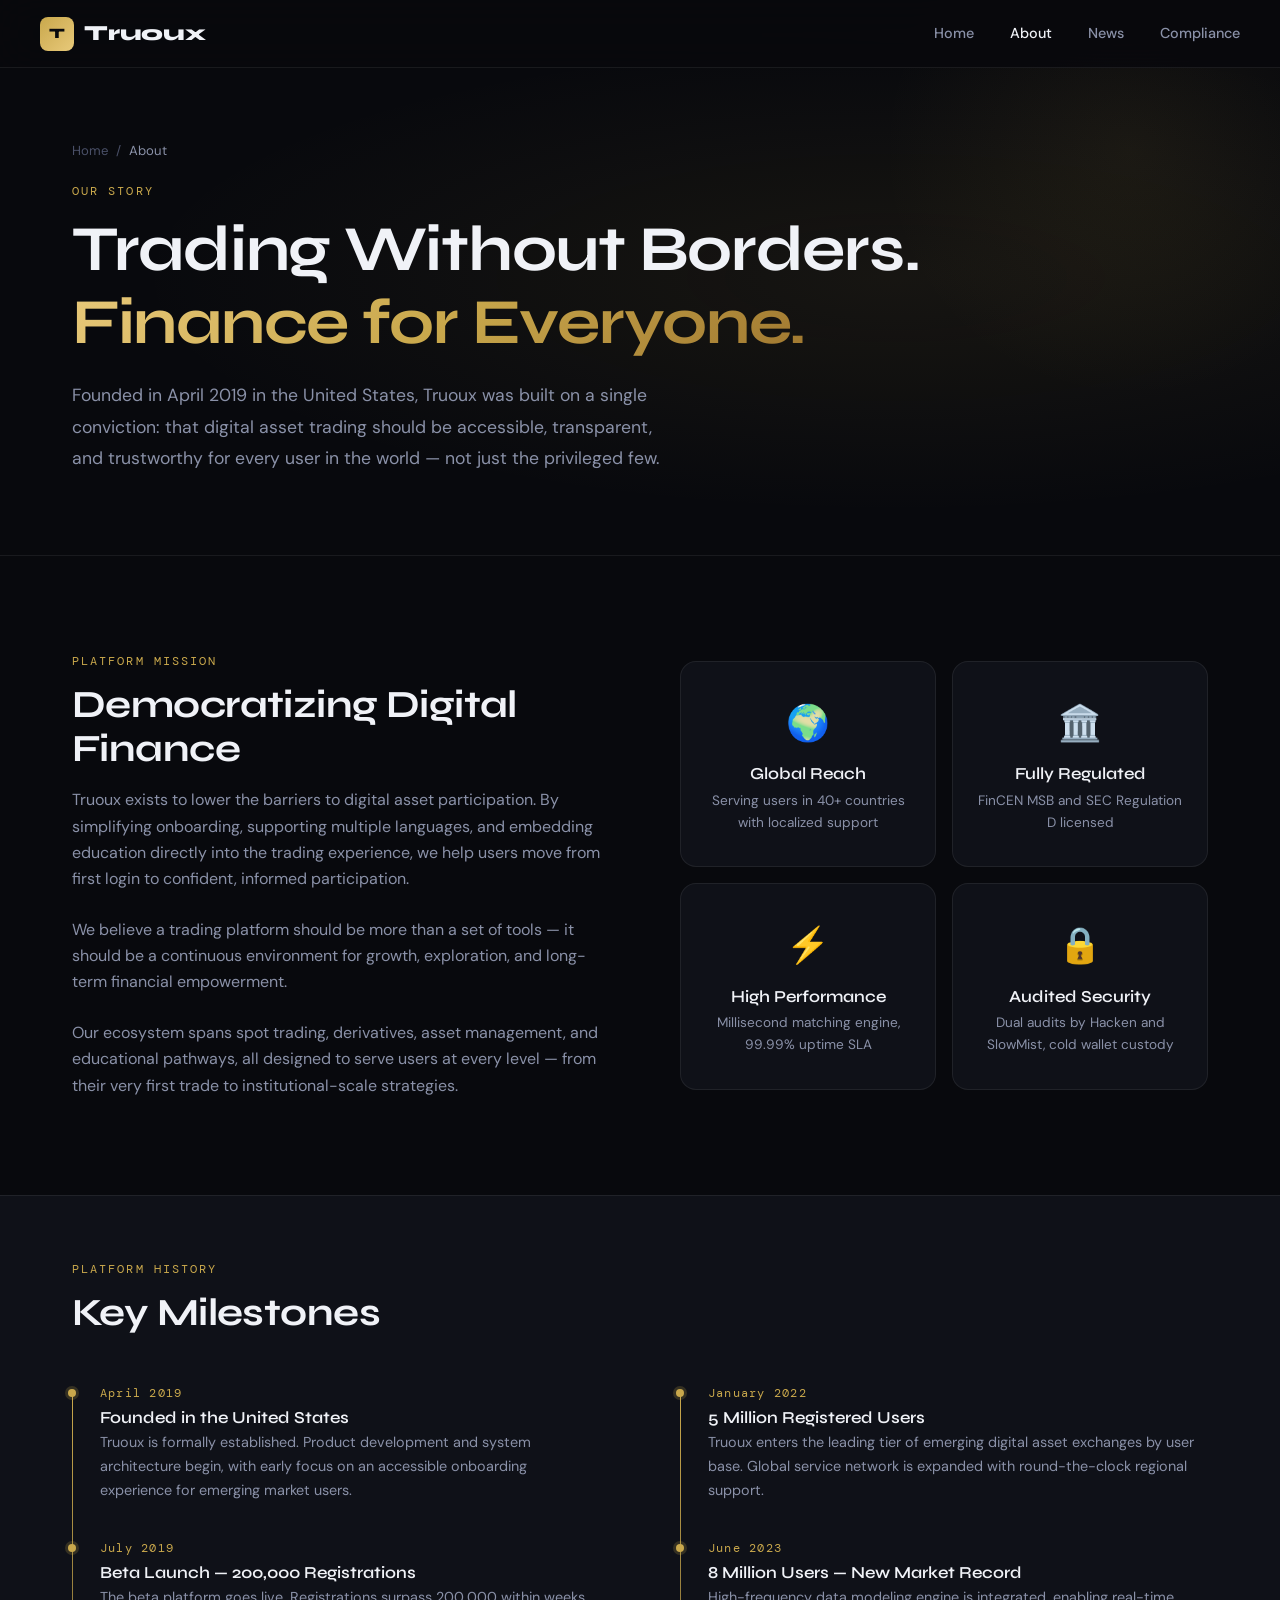
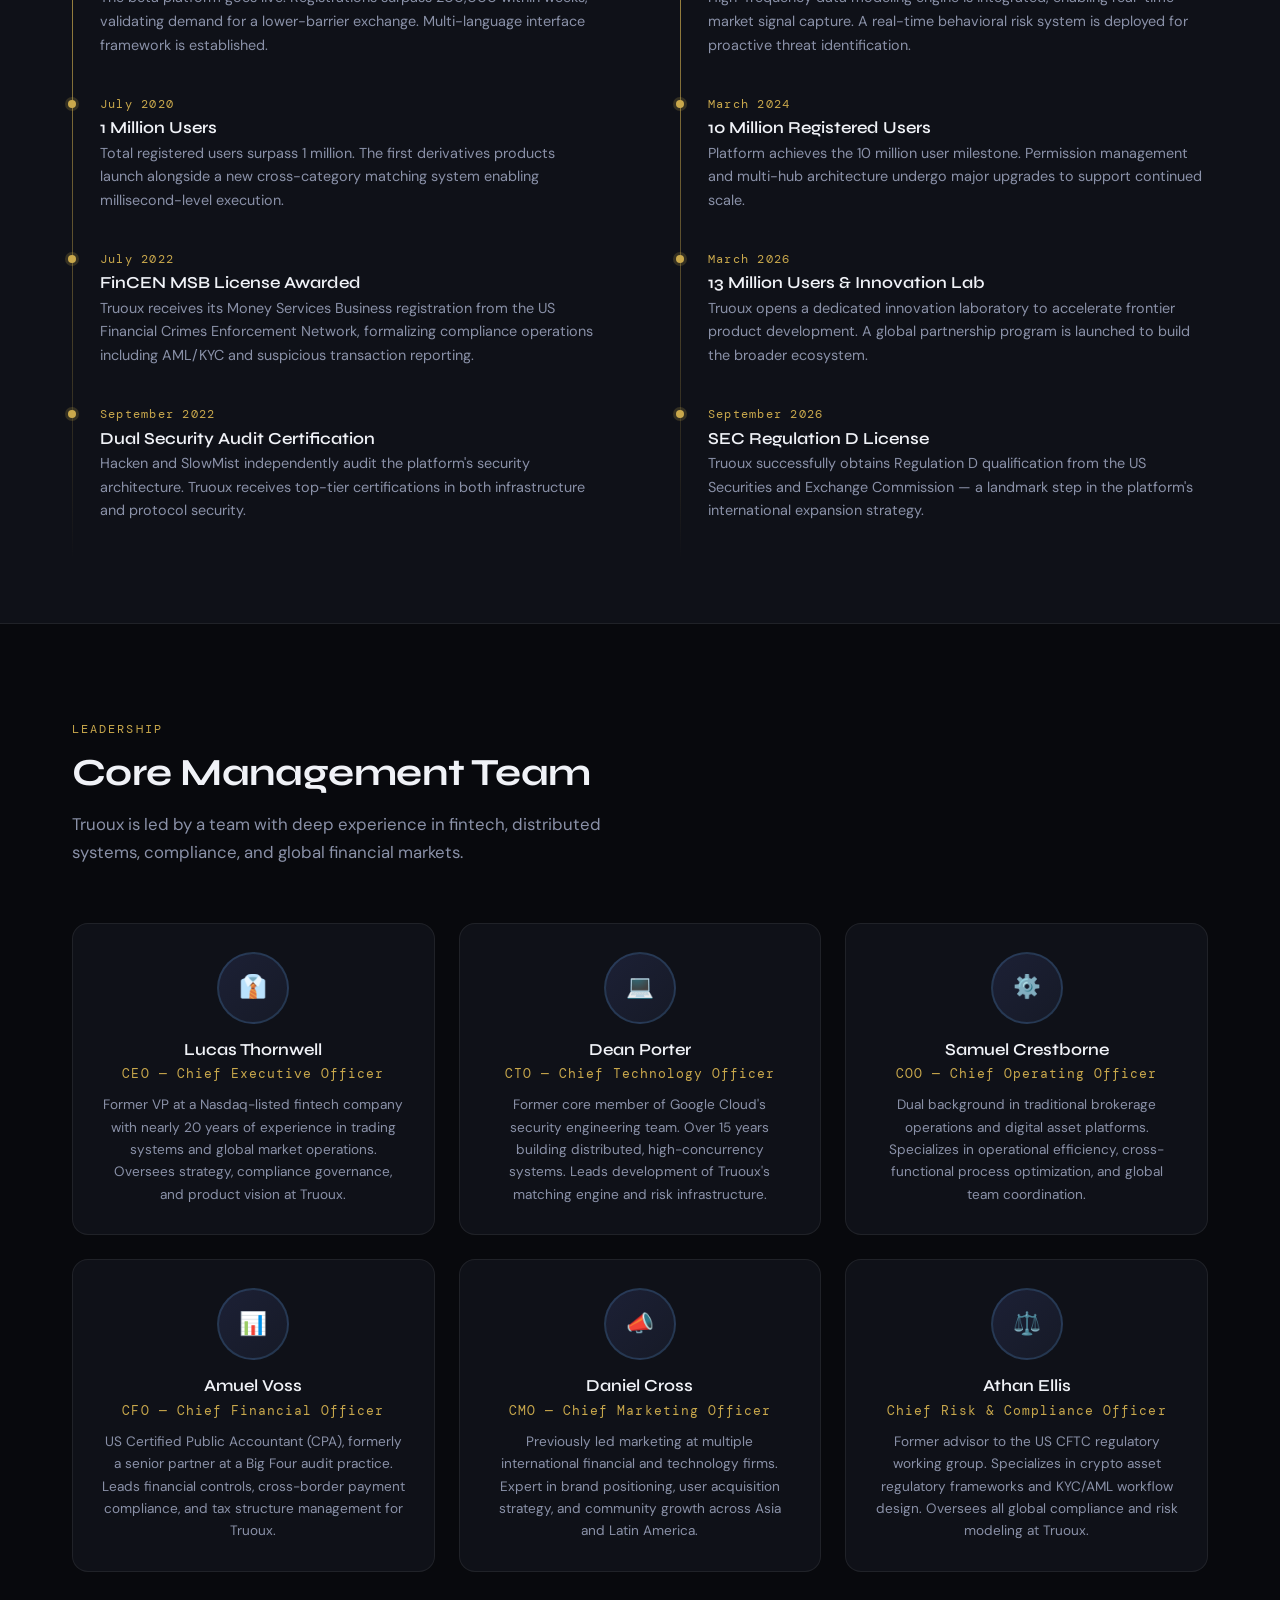
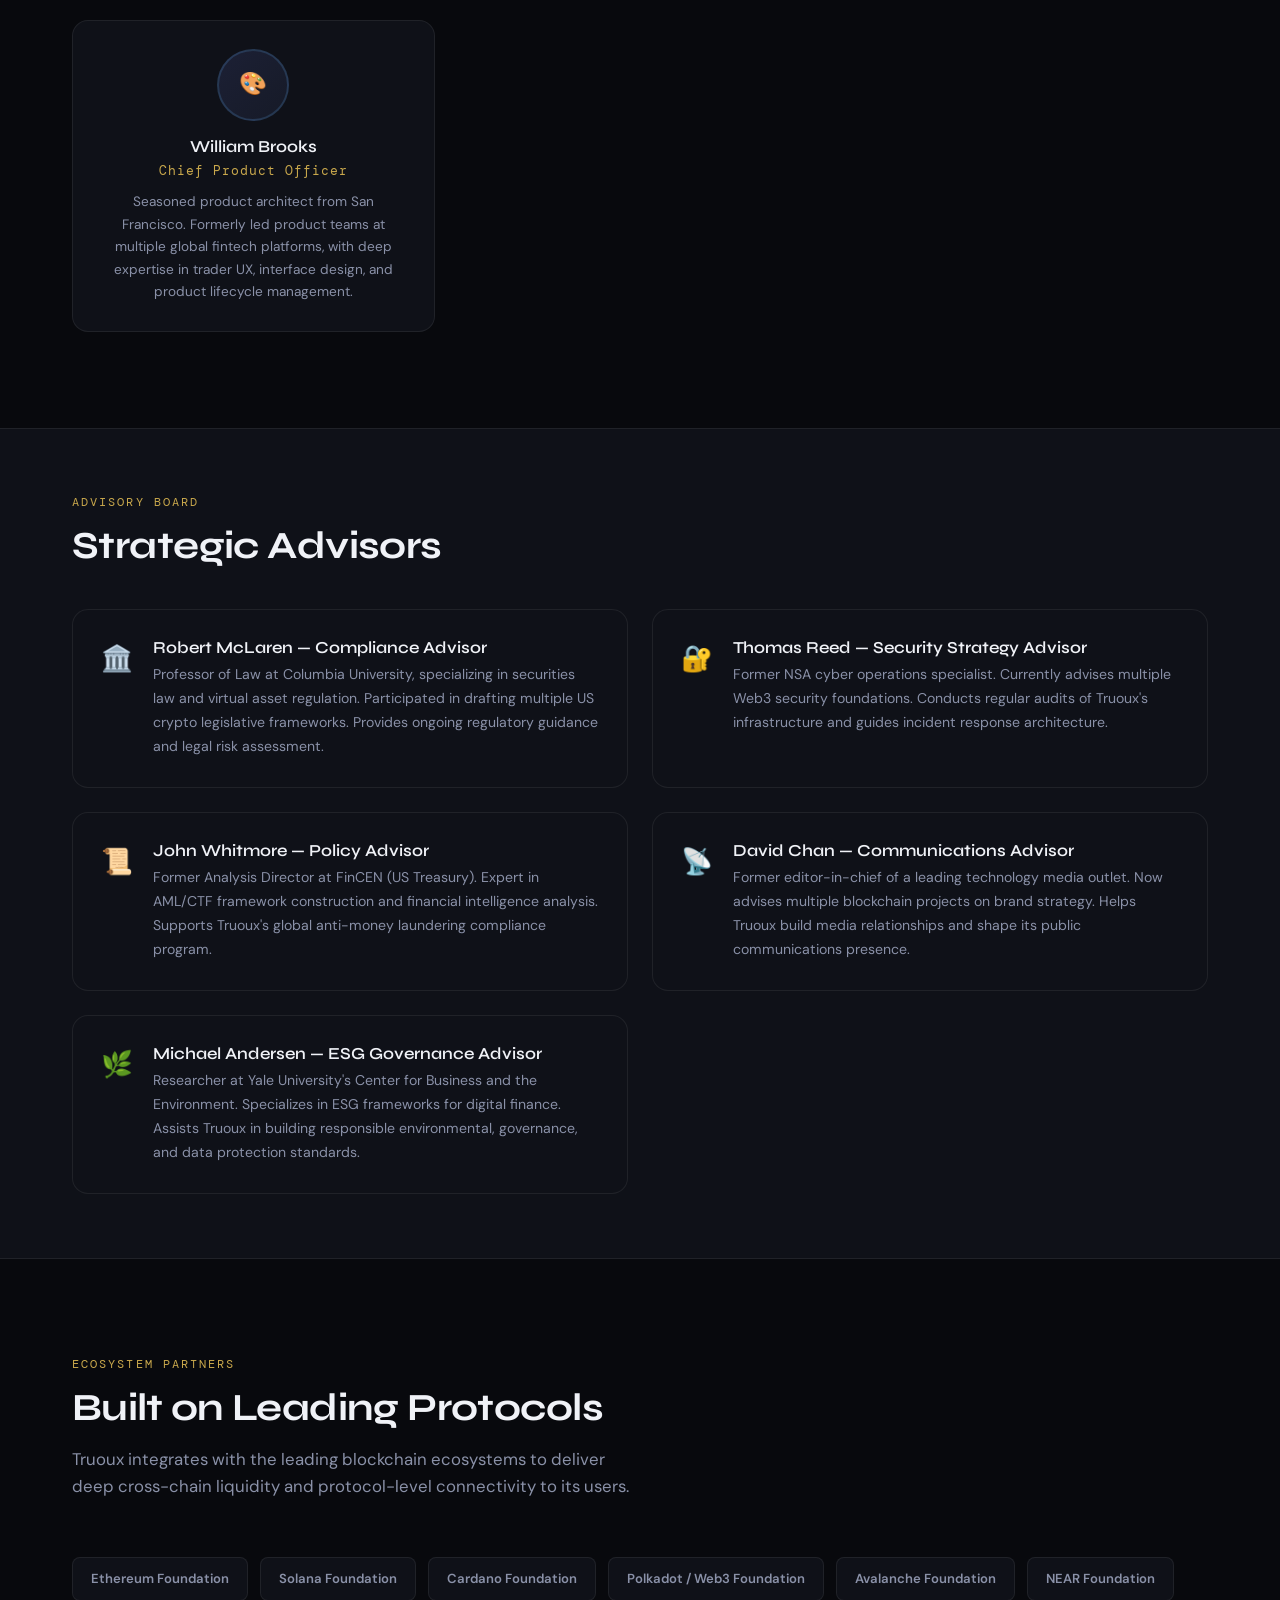
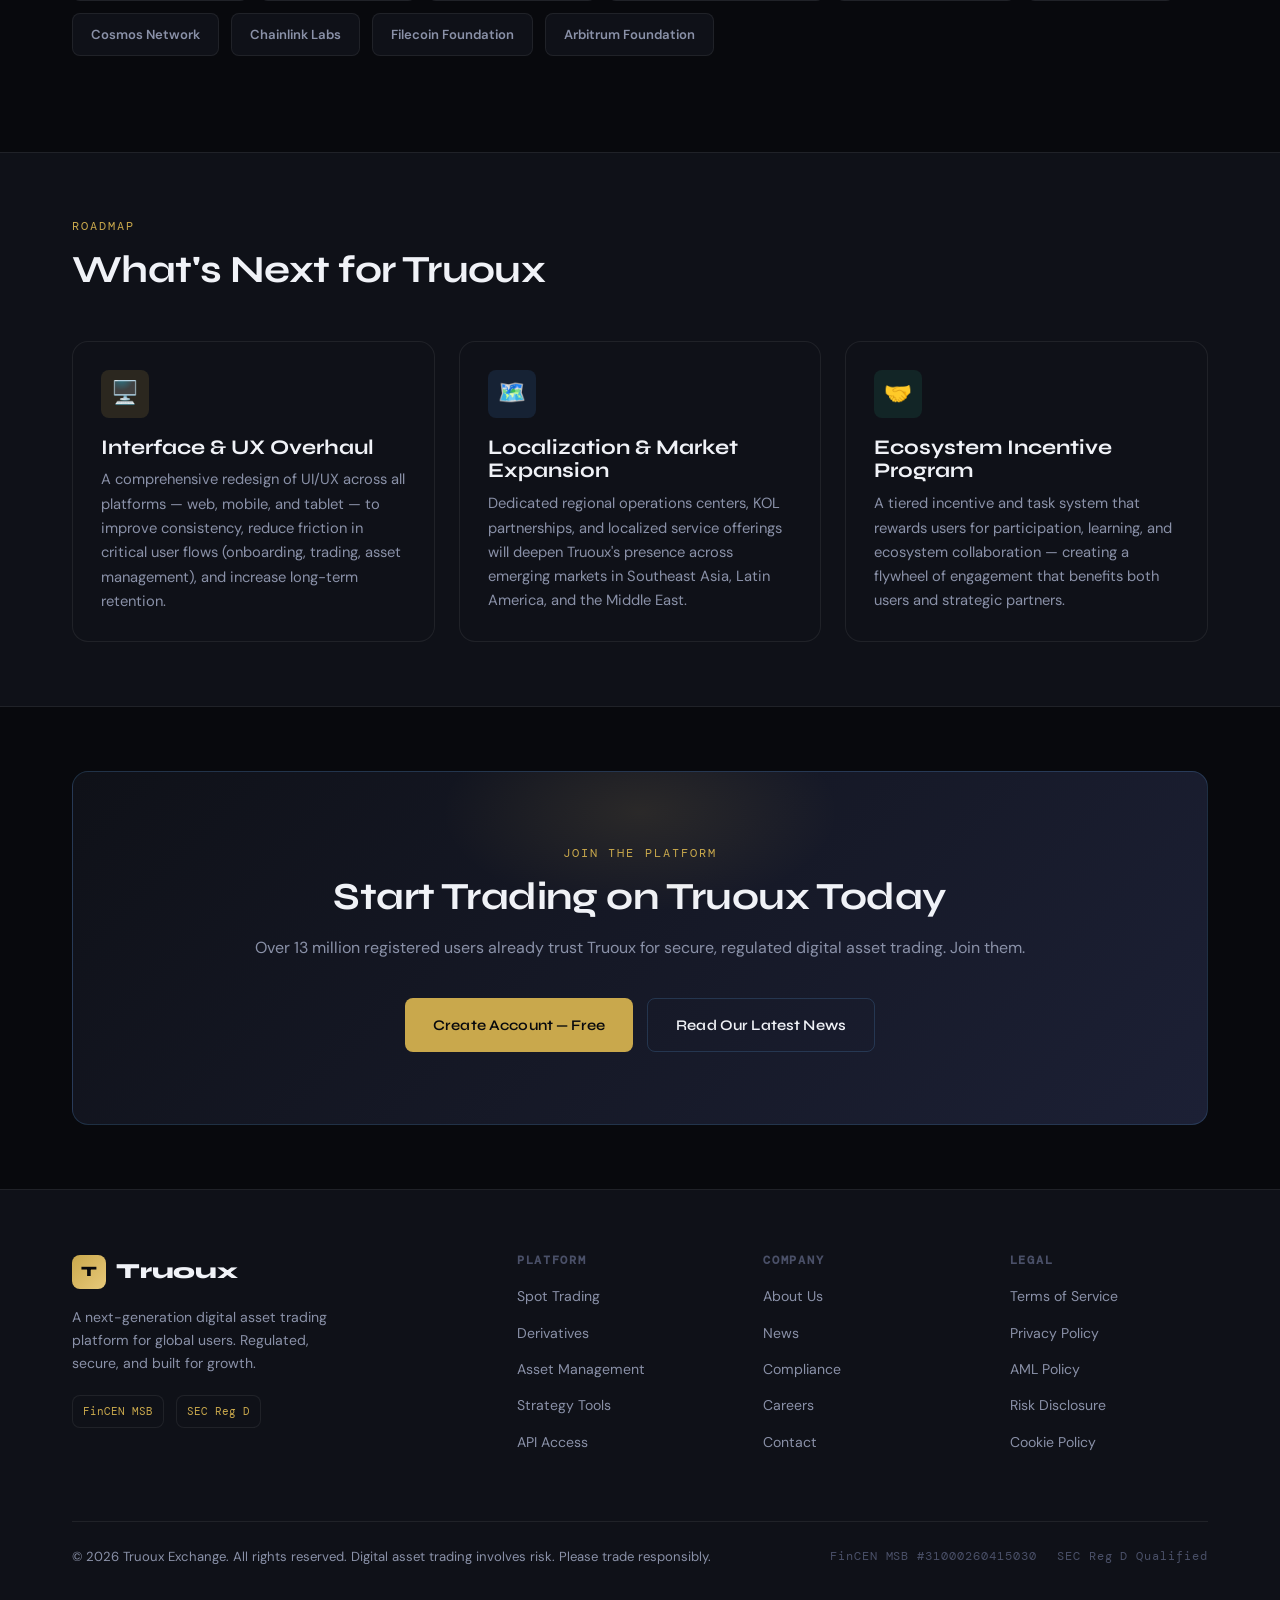
==== about.html @ e02eaf55 "Add files via upload" ====
<!DOCTYPE html>
<html lang="en">
<head>
  <meta charset="UTF-8" />
  <meta name="viewport" content="width=device-width, initial-scale=1.0" />
  <title>About Truoux — Our Mission, Team &amp; History</title>
  <meta name="description" content="Learn about Truoux's founding story, regulatory milestones, leadership team, and vision for the future of digital asset trading." />
  <link rel="stylesheet" href="style.css" />
</head>
<body>

<!-- ─── NAV ─── -->
<nav class="nav">
  <div class="nav-inner">
    <a href="index.html" class="nav-logo">
      <div class="logo-mark">T</div>
      Truoux
    </a>
    <ul class="nav-links">
      <li><a href="index.html">Home</a></li>
      <li><a href="about.html" class="active">About</a></li>
      <li><a href="list.html">News</a></li>
      <li><a href="post.html">Compliance</a></li>
    </ul>
    
  </div>
</nav>

<!-- ─── PAGE HERO ─── -->
<section class="page-hero" style="background: radial-gradient(ellipse at 70% 50%, rgba(201,168,76,0.08) 0%, transparent 60%), var(--bg);">
  <div class="container">
    <div class="breadcrumb">
      <a href="index.html">Home</a>
      <span class="sep">/</span>
      <span class="current">About</span>
    </div>
    <span class="label">Our Story</span>
    <h1>Trading Without Borders.<br /><span class="gradient-text">Finance for Everyone.</span></h1>
    <p style="max-width: 600px; margin-top: 20px; font-size: 1.1rem; line-height: 1.8;">
      Founded in April 2019 in the United States, Truoux was built on a single conviction: that digital asset trading should be accessible, transparent, and trustworthy for every user in the world — not just the privileged few.
    </p>
  </div>
</section>

<!-- ─── MISSION ─── -->
<section class="section">
  <div class="container">
    <div style="display: grid; grid-template-columns: 1fr 1fr; gap: 80px; align-items: center;">
      <div>
        <span class="label">Platform Mission</span>
        <h2>Democratizing Digital Finance</h2>
        <p style="margin-top: 16px; margin-bottom: 24px;">Truoux exists to lower the barriers to digital asset participation. By simplifying onboarding, supporting multiple languages, and embedding education directly into the trading experience, we help users move from first login to confident, informed participation.</p>
        <p style="margin-bottom: 24px;">We believe a trading platform should be more than a set of tools — it should be a continuous environment for growth, exploration, and long-term financial empowerment.</p>
        <p>Our ecosystem spans spot trading, derivatives, asset management, and educational pathways, all designed to serve users at every level — from their very first trade to institutional-scale strategies.</p>
      </div>
      <div style="display: grid; grid-template-columns: 1fr 1fr; gap: 16px;">
        <div class="card" style="text-align: center; padding: 32px 20px;">
          <div style="font-size: 2.2rem; margin-bottom: 12px;">🌍</div>
          <h4>Global Reach</h4>
          <p style="font-size: 0.85rem; margin-top: 6px;">Serving users in 40+ countries with localized support</p>
        </div>
        <div class="card" style="text-align: center; padding: 32px 20px;">
          <div style="font-size: 2.2rem; margin-bottom: 12px;">🏛️</div>
          <h4>Fully Regulated</h4>
          <p style="font-size: 0.85rem; margin-top: 6px;">FinCEN MSB and SEC Regulation D licensed</p>
        </div>
        <div class="card" style="text-align: center; padding: 32px 20px;">
          <div style="font-size: 2.2rem; margin-bottom: 12px;">⚡</div>
          <h4>High Performance</h4>
          <p style="font-size: 0.85rem; margin-top: 6px;">Millisecond matching engine, 99.99% uptime SLA</p>
        </div>
        <div class="card" style="text-align: center; padding: 32px 20px;">
          <div style="font-size: 2.2rem; margin-bottom: 12px;">🔒</div>
          <h4>Audited Security</h4>
          <p style="font-size: 0.85rem; margin-top: 6px;">Dual audits by Hacken and SlowMist, cold wallet custody</p>
        </div>
      </div>
    </div>
  </div>
</section>

<!-- ─── MILESTONES / TIMELINE ─── -->
<section class="section-sm" style="background: var(--bg2); border-top: 1px solid var(--border); border-bottom: 1px solid var(--border);">
  <div class="container">
    <span class="label">Platform History</span>
    <h2 style="margin-bottom: 48px;">Key Milestones</h2>

    <div style="display: grid; grid-template-columns: 1fr 1fr; gap: 40px 80px;">
      <div class="timeline">
        <div class="timeline-item">
          <div class="timeline-year">April 2019</div>
          <div class="timeline-content">
            <h4>Founded in the United States</h4>
            <p>Truoux is formally established. Product development and system architecture begin, with early focus on an accessible onboarding experience for emerging market users.</p>
          </div>
        </div>
        <div class="timeline-item">
          <div class="timeline-year">July 2019</div>
          <div class="timeline-content">
            <h4>Beta Launch — 200,000 Registrations</h4>
            <p>The beta platform goes live. Registrations surpass 200,000 within weeks, validating demand for a lower-barrier exchange. Multi-language interface framework is established.</p>
          </div>
        </div>
        <div class="timeline-item">
          <div class="timeline-year">July 2020</div>
          <div class="timeline-content">
            <h4>1 Million Users</h4>
            <p>Total registered users surpass 1 million. The first derivatives products launch alongside a new cross-category matching system enabling millisecond-level execution.</p>
          </div>
        </div>
        <div class="timeline-item">
          <div class="timeline-year">July 2022</div>
          <div class="timeline-content">
            <h4>FinCEN MSB License Awarded</h4>
            <p>Truoux receives its Money Services Business registration from the US Financial Crimes Enforcement Network, formalizing compliance operations including AML/KYC and suspicious transaction reporting.</p>
          </div>
        </div>
        <div class="timeline-item">
          <div class="timeline-year">September 2022</div>
          <div class="timeline-content">
            <h4>Dual Security Audit Certification</h4>
            <p>Hacken and SlowMist independently audit the platform's security architecture. Truoux receives top-tier certifications in both infrastructure and protocol security.</p>
          </div>
        </div>
      </div>

      <div class="timeline">
        <div class="timeline-item">
          <div class="timeline-year">January 2022</div>
          <div class="timeline-content">
            <h4>5 Million Registered Users</h4>
            <p>Truoux enters the leading tier of emerging digital asset exchanges by user base. Global service network is expanded with round-the-clock regional support.</p>
          </div>
        </div>
        <div class="timeline-item">
          <div class="timeline-year">June 2023</div>
          <div class="timeline-content">
            <h4>8 Million Users — New Market Record</h4>
            <p>High-frequency data modeling engine is integrated, enabling real-time market signal capture. A real-time behavioral risk system is deployed for proactive threat identification.</p>
          </div>
        </div>
        <div class="timeline-item">
          <div class="timeline-year">March 2024</div>
          <div class="timeline-content">
            <h4>10 Million Registered Users</h4>
            <p>Platform achieves the 10 million user milestone. Permission management and multi-hub architecture undergo major upgrades to support continued scale.</p>
          </div>
        </div>
        <div class="timeline-item">
          <div class="timeline-year">March 2026</div>
          <div class="timeline-content">
            <h4>13 Million Users &amp; Innovation Lab</h4>
            <p>Truoux opens a dedicated innovation laboratory to accelerate frontier product development. A global partnership program is launched to build the broader ecosystem.</p>
          </div>
        </div>
        <div class="timeline-item">
          <div class="timeline-year">September 2026</div>
          <div class="timeline-content">
            <h4>SEC Regulation D License</h4>
            <p>Truoux successfully obtains Regulation D qualification from the US Securities and Exchange Commission — a landmark step in the platform's international expansion strategy.</p>
          </div>
        </div>
      </div>
    </div>
  </div>
</section>

<!-- ─── TEAM ─── -->
<section class="section">
  <div class="container">
    <span class="label">Leadership</span>
    <h2 class="section-title">Core Management Team</h2>
    <p class="section-subtitle">Truoux is led by a team with deep experience in fintech, distributed systems, compliance, and global financial markets.</p>

    <div class="grid-3" style="margin-bottom: 48px;">
      <div class="team-card">
        <div class="team-avatar">👔</div>
        <h4>Lucas Thornwell</h4>
        <div class="team-role">CEO — Chief Executive Officer</div>
        <p>Former VP at a Nasdaq-listed fintech company with nearly 20 years of experience in trading systems and global market operations. Oversees strategy, compliance governance, and product vision at Truoux.</p>
      </div>
      <div class="team-card">
        <div class="team-avatar">💻</div>
        <h4>Dean Porter</h4>
        <div class="team-role">CTO — Chief Technology Officer</div>
        <p>Former core member of Google Cloud's security engineering team. Over 15 years building distributed, high-concurrency systems. Leads development of Truoux's matching engine and risk infrastructure.</p>
      </div>
      <div class="team-card">
        <div class="team-avatar">⚙️</div>
        <h4>Samuel Crestborne</h4>
        <div class="team-role">COO — Chief Operating Officer</div>
        <p>Dual background in traditional brokerage operations and digital asset platforms. Specializes in operational efficiency, cross-functional process optimization, and global team coordination.</p>
      </div>
      <div class="team-card">
        <div class="team-avatar">📊</div>
        <h4>Amuel Voss</h4>
        <div class="team-role">CFO — Chief Financial Officer</div>
        <p>US Certified Public Accountant (CPA), formerly a senior partner at a Big Four audit practice. Leads financial controls, cross-border payment compliance, and tax structure management for Truoux.</p>
      </div>
      <div class="team-card">
        <div class="team-avatar">📣</div>
        <h4>Daniel Cross</h4>
        <div class="team-role">CMO — Chief Marketing Officer</div>
        <p>Previously led marketing at multiple international financial and technology firms. Expert in brand positioning, user acquisition strategy, and community growth across Asia and Latin America.</p>
      </div>
      <div class="team-card">
        <div class="team-avatar">⚖️</div>
        <h4>Athan Ellis</h4>
        <div class="team-role">Chief Risk &amp; Compliance Officer</div>
        <p>Former advisor to the US CFTC regulatory working group. Specializes in crypto asset regulatory frameworks and KYC/AML workflow design. Oversees all global compliance and risk modeling at Truoux.</p>
      </div>
    </div>

    <div class="grid-3">
      <div class="team-card">
        <div class="team-avatar">🎨</div>
        <h4>William Brooks</h4>
        <div class="team-role">Chief Product Officer</div>
        <p>Seasoned product architect from San Francisco. Formerly led product teams at multiple global fintech platforms, with deep expertise in trader UX, interface design, and product lifecycle management.</p>
      </div>
    </div>
  </div>
</section>

<!-- ─── ADVISORS ─── -->
<section class="section-sm" style="background: var(--bg2); border-top: 1px solid var(--border); border-bottom: 1px solid var(--border);">
  <div class="container">
    <span class="label">Advisory Board</span>
    <h2 class="section-title" style="margin-bottom: 40px;">Strategic Advisors</h2>
    <div class="grid-2">
      <div class="card" style="display: flex; gap: 20px; align-items: flex-start;">
        <div style="font-size: 1.6rem; flex-shrink: 0;">🏛️</div>
        <div>
          <h4>Robert McLaren — Compliance Advisor</h4>
          <p style="font-size: 0.88rem; margin-top: 6px; line-height: 1.7;">Professor of Law at Columbia University, specializing in securities law and virtual asset regulation. Participated in drafting multiple US crypto legislative frameworks. Provides ongoing regulatory guidance and legal risk assessment.</p>
        </div>
      </div>
      <div class="card" style="display: flex; gap: 20px; align-items: flex-start;">
        <div style="font-size: 1.6rem; flex-shrink: 0;">🔐</div>
        <div>
          <h4>Thomas Reed — Security Strategy Advisor</h4>
          <p style="font-size: 0.88rem; margin-top: 6px; line-height: 1.7;">Former NSA cyber operations specialist. Currently advises multiple Web3 security foundations. Conducts regular audits of Truoux's infrastructure and guides incident response architecture.</p>
        </div>
      </div>
      <div class="card" style="display: flex; gap: 20px; align-items: flex-start;">
        <div style="font-size: 1.6rem; flex-shrink: 0;">📜</div>
        <div>
          <h4>John Whitmore — Policy Advisor</h4>
          <p style="font-size: 0.88rem; margin-top: 6px; line-height: 1.7;">Former Analysis Director at FinCEN (US Treasury). Expert in AML/CTF framework construction and financial intelligence analysis. Supports Truoux's global anti-money laundering compliance program.</p>
        </div>
      </div>
      <div class="card" style="display: flex; gap: 20px; align-items: flex-start;">
        <div style="font-size: 1.6rem; flex-shrink: 0;">📡</div>
        <div>
          <h4>David Chan — Communications Advisor</h4>
          <p style="font-size: 0.88rem; margin-top: 6px; line-height: 1.7;">Former editor-in-chief of a leading technology media outlet. Now advises multiple blockchain projects on brand strategy. Helps Truoux build media relationships and shape its public communications presence.</p>
        </div>
      </div>
      <div class="card" style="display: flex; gap: 20px; align-items: flex-start;">
        <div style="font-size: 1.6rem; flex-shrink: 0;">🌿</div>
        <div>
          <h4>Michael Andersen — ESG Governance Advisor</h4>
          <p style="font-size: 0.88rem; margin-top: 6px; line-height: 1.7;">Researcher at Yale University's Center for Business and the Environment. Specializes in ESG frameworks for digital finance. Assists Truoux in building responsible environmental, governance, and data protection standards.</p>
        </div>
      </div>
    </div>
  </div>
</section>

<!-- ─── ECOSYSTEM ─── -->
<section class="section">
  <div class="container">
    <span class="label">Ecosystem Partners</span>
    <h2 class="section-title" style="margin-bottom: 16px;">Built on Leading Protocols</h2>
    <p class="section-subtitle">Truoux integrates with the leading blockchain ecosystems to deliver deep cross-chain liquidity and protocol-level connectivity to its users.</p>
    <div class="partner-logos">
      <div class="partner-logo">Ethereum Foundation</div>
      <div class="partner-logo">Solana Foundation</div>
      <div class="partner-logo">Cardano Foundation</div>
      <div class="partner-logo">Polkadot / Web3 Foundation</div>
      <div class="partner-logo">Avalanche Foundation</div>
      <div class="partner-logo">NEAR Foundation</div>
      <div class="partner-logo">Cosmos Network</div>
      <div class="partner-logo">Chainlink Labs</div>
      <div class="partner-logo">Filecoin Foundation</div>
      <div class="partner-logo">Arbitrum Foundation</div>
    </div>
  </div>
</section>

<!-- ─── FUTURE ROADMAP ─── -->
<section class="section-sm" style="background: var(--bg2); border-top: 1px solid var(--border); border-bottom: 1px solid var(--border);">
  <div class="container">
    <span class="label">Roadmap</span>
    <h2 class="section-title" style="margin-bottom: 48px;">What's Next for Truoux</h2>
    <div class="grid-3">
      <div class="card">
        <div class="card-icon gold">🖥️</div>
        <h3>Interface &amp; UX Overhaul</h3>
        <p>A comprehensive redesign of UI/UX across all platforms — web, mobile, and tablet — to improve consistency, reduce friction in critical user flows (onboarding, trading, asset management), and increase long-term retention.</p>
      </div>
      <div class="card">
        <div class="card-icon blue">🗺️</div>
        <h3>Localization &amp; Market Expansion</h3>
        <p>Dedicated regional operations centers, KOL partnerships, and localized service offerings will deepen Truoux's presence across emerging markets in Southeast Asia, Latin America, and the Middle East.</p>
      </div>
      <div class="card">
        <div class="card-icon green">🤝</div>
        <h3>Ecosystem Incentive Program</h3>
        <p>A tiered incentive and task system that rewards users for participation, learning, and ecosystem collaboration — creating a flywheel of engagement that benefits both users and strategic partners.</p>
      </div>
    </div>
  </div>
</section>

<!-- ─── CTA ─── -->
<section class="section-sm">
  <div class="container">
    <div class="cta-section">
      <span class="label" style="display:block; margin-bottom:12px;">Join the Platform</span>
      <h2>Start Trading on Truoux Today</h2>
      <p>Over 13 million registered users already trust Truoux for secure, regulated digital asset trading. Join them.</p>
      <div class="btn-group">
        <a href="#" class="btn btn-primary">Create Account — Free</a>
        <a href="list.html" class="btn btn-outline">Read Our Latest News</a>
      </div>
    </div>
  </div>
</section>

<!-- ─── FOOTER ─── -->
<footer class="footer">
  <div class="container">
    <div class="footer-grid">
      <div class="footer-brand">
        <a href="index.html" class="nav-logo">
          <div class="logo-mark">T</div>
          Truoux
        </a>
        <p>A next-generation digital asset trading platform for global users. Regulated, secure, and built for growth.</p>
        <div style="margin-top: 20px; display: flex; gap: 12px;">
          <div class="compliance-badge" style="padding: 6px 10px;">
            <span style="font-size: 0.7rem; font-family: var(--font-mono); color: var(--gold);">FinCEN MSB</span>
          </div>
          <div class="compliance-badge" style="padding: 6px 10px;">
            <span style="font-size: 0.7rem; font-family: var(--font-mono); color: var(--gold);">SEC Reg D</span>
          </div>
        </div>
      </div>
      <div class="footer-col">
        <h5>Platform</h5>
        <ul>
          <li><a href="#">Spot Trading</a></li>
          <li><a href="#">Derivatives</a></li>
          <li><a href="#">Asset Management</a></li>
          <li><a href="#">Strategy Tools</a></li>
          <li><a href="#">API Access</a></li>
        </ul>
      </div>
      <div class="footer-col">
        <h5>Company</h5>
        <ul>
          <li><a href="about.html">About Us</a></li>
          <li><a href="list.html">News</a></li>
          <li><a href="post.html">Compliance</a></li>
          <li><a href="#">Careers</a></li>
          <li><a href="#">Contact</a></li>
        </ul>
      </div>
      <div class="footer-col">
        <h5>Legal</h5>
        <ul>
          <li><a href="#">Terms of Service</a></li>
          <li><a href="#">Privacy Policy</a></li>
          <li><a href="#">AML Policy</a></li>
          <li><a href="#">Risk Disclosure</a></li>
          <li><a href="#">Cookie Policy</a></li>
        </ul>
      </div>
    </div>
    <div class="footer-bottom">
      <p>© 2026 Truoux Exchange. All rights reserved. Digital asset trading involves risk. Please trade responsibly.</p>
      <div class="footer-compliance">
        <span>FinCEN MSB #31000260415030</span>
        <span>SEC Reg D Qualified</span>
      </div>
    </div>
  </div>
</footer>

</body>
</html>
---- style.css ----
/* ===========================
   TRUOUX — Global Stylesheet
   =========================== */

@import url('https://fonts.googleapis.com/css2?family=Syne:wght@400;500;600;700;800&family=DM+Sans:ital,wght@0,300;0,400;0,500;1,300&family=DM+Mono:wght@400;500&display=swap');

/* ── CSS Variables ── */
:root {
  --bg:          #08090d;
  --bg2:         #0f1118;
  --bg3:         #161a27;
  --surface:     #1c2035;
  --border:      rgba(255,255,255,0.07);
  --border-glow: rgba(100,180,255,0.18);

  --gold:        #c9a84c;
  --gold-light:  #e8c97a;
  --gold-dim:    rgba(201,168,76,0.15);
  --blue:        #4a9eff;
  --blue-dim:    rgba(74,158,255,0.12);
  --green:       #34d399;
  --red:         #f87171;

  --text-primary:   #f0f2f7;
  --text-secondary: #8a91a8;
  --text-muted:     #4a5068;

  --font-display: 'Syne', sans-serif;
  --font-body:    'DM Sans', sans-serif;
  --font-mono:    'DM Mono', monospace;

  --radius:    8px;
  --radius-lg: 16px;
  --shadow:    0 8px 40px rgba(0,0,0,0.5);
  --transition: 0.25s cubic-bezier(0.4, 0, 0.2, 1);
}

/* ── Reset ── */
*, *::before, *::after { box-sizing: border-box; margin: 0; padding: 0; }
html { scroll-behavior: smooth; }
body {
  background: var(--bg);
  color: var(--text-primary);
  font-family: var(--font-body);
  font-size: 16px;
  line-height: 1.65;
  -webkit-font-smoothing: antialiased;
}
a { color: var(--gold); text-decoration: none; transition: color var(--transition); }
a:hover { color: var(--gold-light); }
img { max-width: 100%; display: block; }
ul { list-style: none; }

/* ── Layout ── */
.container { max-width: 1200px; margin: 0 auto; padding: 0 32px; }
.section { padding: 96px 0; }
.section-sm { padding: 64px 0; }

/* ── Typography ── */
h1, h2, h3, h4, h5 { font-family: var(--font-display); font-weight: 700; line-height: 1.15; }
h1 { font-size: clamp(2.4rem, 5vw, 4rem); letter-spacing: -0.02em; }
h2 { font-size: clamp(1.8rem, 3vw, 2.6rem); letter-spacing: -0.015em; }
h3 { font-size: 1.3rem; }
h4 { font-size: 1.05rem; font-weight: 600; }
p { color: var(--text-secondary); }

.label {
  font-family: var(--font-mono);
  font-size: 0.72rem;
  letter-spacing: 0.18em;
  text-transform: uppercase;
  color: var(--gold);
  margin-bottom: 12px;
  display: block;
}
.section-title { margin-bottom: 16px; }
.section-subtitle { color: var(--text-secondary); max-width: 560px; margin-bottom: 56px; font-size: 1.05rem; }

/* ── Gradient Text ── */
.gradient-text {
  background: linear-gradient(135deg, var(--gold-light) 0%, var(--gold) 50%, #a07830 100%);
  -webkit-background-clip: text;
  -webkit-text-fill-color: transparent;
  background-clip: text;
}

/* ── Nav ── */
.nav {
  position: fixed; top: 0; left: 0; right: 0; z-index: 1000;
  padding: 0 32px;
  background: rgba(8, 9, 13, 0.88);
  backdrop-filter: blur(20px);
  border-bottom: 1px solid var(--border);
  height: 68px;
  display: flex; align-items: center;
}
.nav-inner {
  max-width: 1200px; margin: 0 auto; width: 100%;
  display: flex; align-items: center; justify-content: space-between;
}
.nav-logo {
  display: flex; align-items: center; gap: 10px;
  font-family: var(--font-display); font-size: 1.35rem; font-weight: 800;
  color: var(--text-primary); letter-spacing: -0.01em;
}
.nav-logo .logo-mark {
  width: 34px; height: 34px;
  background: linear-gradient(135deg, var(--gold) 0%, var(--gold-light) 100%);
  border-radius: 8px;
  display: flex; align-items: center; justify-content: center;
  font-size: 0.9rem; font-weight: 800; color: #08090d;
}
.nav-links {
  display: flex; align-items: center; gap: 36px;
}
.nav-links a {
  color: var(--text-secondary); font-size: 0.9rem; font-weight: 500;
  transition: color var(--transition);
}
.nav-links a:hover, .nav-links a.active { color: var(--text-primary); }
.nav-cta {
  background: var(--gold);
  color: #08090d !important;
  padding: 8px 20px;
  border-radius: var(--radius);
  font-weight: 700 !important;
  font-size: 0.88rem !important;
  transition: background var(--transition) !important;
}
.nav-cta:hover { background: var(--gold-light) !important; color: #08090d !important; }

/* ── Buttons ── */
.btn {
  display: inline-flex; align-items: center; gap: 8px;
  padding: 14px 28px; border-radius: var(--radius);
  font-family: var(--font-display); font-size: 0.92rem; font-weight: 600;
  cursor: pointer; border: none; transition: all var(--transition);
  letter-spacing: 0.01em;
}
.btn-primary {
  background: var(--gold);
  color: #08090d;
}
.btn-primary:hover { background: var(--gold-light); color: #08090d; transform: translateY(-1px); }
.btn-outline {
  background: transparent;
  border: 1px solid var(--border-glow);
  color: var(--text-primary);
}
.btn-outline:hover { border-color: var(--gold); color: var(--gold); }
.btn-sm { padding: 10px 20px; font-size: 0.85rem; }

/* ── Hero Slideshow ── */
.hero {
  padding-top: 68px;
  min-height: 100vh;
  position: relative;
  overflow: hidden;
  display: flex; align-items: center;
}
.hero-slides {
  position: absolute; inset: 0;
}
.hero-slide {
  position: absolute; inset: 0;
  opacity: 0; transition: opacity 1s ease;
  background-size: cover; background-position: center;
}
.hero-slide.active { opacity: 1; }
.hero-slide-1 {
  background: radial-gradient(ellipse at 20% 50%, rgba(201,168,76,0.15) 0%, transparent 60%),
              radial-gradient(ellipse at 80% 20%, rgba(74,158,255,0.1) 0%, transparent 60%),
              linear-gradient(160deg, #08090d 0%, #0f1020 50%, #08090d 100%);
}
.hero-slide-2 {
  background: radial-gradient(ellipse at 70% 60%, rgba(52,211,153,0.12) 0%, transparent 60%),
              radial-gradient(ellipse at 20% 20%, rgba(201,168,76,0.1) 0%, transparent 50%),
              linear-gradient(160deg, #050710 0%, #0a1018 50%, #050710 100%);
}
.hero-slide-3 {
  background: radial-gradient(ellipse at 50% 30%, rgba(74,158,255,0.15) 0%, transparent 60%),
              radial-gradient(ellipse at 80% 80%, rgba(201,168,76,0.1) 0%, transparent 50%),
              linear-gradient(160deg, #070812 0%, #0e1020 50%, #070812 100%);
}

/* grid overlay */
.hero::before {
  content: '';
  position: absolute; inset: 0;
  background-image:
    linear-gradient(var(--border) 1px, transparent 1px),
    linear-gradient(90deg, var(--border) 1px, transparent 1px);
  background-size: 60px 60px;
  mask-image: radial-gradient(ellipse at center, black 30%, transparent 80%);
  z-index: 1;
}

.hero-content {
  position: relative; z-index: 2;
  max-width: 1200px; margin: 0 auto; padding: 0 32px;
  width: 100%;
  display: grid; grid-template-columns: 1fr 1fr; gap: 64px; align-items: center;
}
.hero-badge {
  display: inline-flex; align-items: center; gap: 8px;
  background: var(--gold-dim); border: 1px solid rgba(201,168,76,0.3);
  border-radius: 100px; padding: 6px 14px;
  font-size: 0.78rem; font-family: var(--font-mono);
  color: var(--gold); letter-spacing: 0.1em; text-transform: uppercase;
  margin-bottom: 24px;
}
.hero-badge .dot { width: 6px; height: 6px; border-radius: 50%; background: var(--green); animation: pulse 2s infinite; }
.hero-title { margin-bottom: 20px; }
.hero-desc { font-size: 1.1rem; margin-bottom: 36px; max-width: 480px; line-height: 1.75; }
.hero-actions { display: flex; gap: 14px; flex-wrap: wrap; }

.hero-stats {
  display: grid; grid-template-columns: 1fr 1fr; gap: 16px;
  margin-top: 40px;
}
.hero-stat {
  background: rgba(255,255,255,0.03);
  border: 1px solid var(--border);
  border-radius: var(--radius);
  padding: 20px;
}
.hero-stat .stat-val {
  font-family: var(--font-display); font-size: 1.7rem; font-weight: 800;
  color: var(--text-primary); line-height: 1;
}
.hero-stat .stat-lbl { font-size: 0.8rem; color: var(--text-muted); margin-top: 4px; font-family: var(--font-mono); letter-spacing: 0.08em; }

.hero-card {
  background: var(--bg2);
  border: 1px solid var(--border);
  border-radius: var(--radius-lg);
  padding: 28px;
  box-shadow: var(--shadow), 0 0 60px rgba(201,168,76,0.06);
}
.hero-card-header {
  display: flex; justify-content: space-between; align-items: center;
  margin-bottom: 24px;
}
.hero-card-title { font-family: var(--font-display); font-size: 0.9rem; font-weight: 600; }
.hero-card-badge {
  background: rgba(52,211,153,0.12); color: var(--green);
  border-radius: 100px; padding: 3px 10px; font-size: 0.75rem; font-family: var(--font-mono);
}
.market-row {
  display: flex; justify-content: space-between; align-items: center;
  padding: 12px 0; border-bottom: 1px solid var(--border);
}
.market-row:last-child { border-bottom: none; }
.market-coin { display: flex; align-items: center; gap: 10px; }
.coin-icon {
  width: 32px; height: 32px; border-radius: 50%;
  display: flex; align-items: center; justify-content: center;
  font-size: 0.75rem; font-weight: 700;
}
.coin-btc { background: rgba(247,147,26,0.15); color: #f7931a; }
.coin-eth { background: rgba(98,126,234,0.15); color: #627eea; }
.coin-sol { background: rgba(153,69,255,0.15); color: #9945ff; }
.coin-bnb { background: rgba(240,185,11,0.15); color: #f0b90b; }
.market-coin .coin-name { font-weight: 600; font-size: 0.9rem; }
.market-coin .coin-sym { font-size: 0.75rem; color: var(--text-muted); }
.market-price { text-align: right; }
.market-price .price { font-family: var(--font-mono); font-size: 0.92rem; font-weight: 500; }
.market-price .change { font-size: 0.75rem; font-family: var(--font-mono); }
.up { color: var(--green); }
.down { color: var(--red); }

/* Slide indicators */
.slide-indicators {
  position: absolute; bottom: 36px; left: 50%; transform: translateX(-50%);
  display: flex; gap: 8px; z-index: 3;
}
.slide-dot {
  width: 6px; height: 6px; border-radius: 50%;
  background: var(--text-muted); cursor: pointer;
  transition: all var(--transition);
}
.slide-dot.active { background: var(--gold); width: 24px; border-radius: 3px; }

/* ── Ticker Bar ── */
.ticker-bar {
  background: var(--bg2);
  border-top: 1px solid var(--border);
  border-bottom: 1px solid var(--border);
  padding: 10px 0;
  overflow: hidden;
  position: relative;
}
.ticker-track {
  display: flex; gap: 56px;
  white-space: nowrap;
  animation: ticker 30s linear infinite;
}
.ticker-item {
  display: inline-flex; align-items: center; gap: 8px;
  font-family: var(--font-mono); font-size: 0.8rem;
  flex-shrink: 0;
}
.ticker-sym { color: var(--text-secondary); font-weight: 500; }
.ticker-price { color: var(--text-primary); }
.ticker-change { }

/* ── Cards ── */
.card {
  background: var(--bg2);
  border: 1px solid var(--border);
  border-radius: var(--radius-lg);
  padding: 28px;
  transition: all var(--transition);
}
.card:hover {
  border-color: var(--border-glow);
  transform: translateY(-3px);
  box-shadow: 0 16px 48px rgba(0,0,0,0.4);
}
.card-icon {
  width: 48px; height: 48px;
  border-radius: var(--radius);
  display: flex; align-items: center; justify-content: center;
  font-size: 1.4rem; margin-bottom: 18px;
}
.card-icon.gold { background: var(--gold-dim); }
.card-icon.blue { background: var(--blue-dim); }
.card-icon.green { background: rgba(52,211,153,0.1); }
.card-icon.purple { background: rgba(139,92,246,0.1); }
.card h3 { margin-bottom: 8px; }
.card p { font-size: 0.92rem; }

/* ── Grid layouts ── */
.grid-2 { display: grid; grid-template-columns: repeat(2, 1fr); gap: 24px; }
.grid-3 { display: grid; grid-template-columns: repeat(3, 1fr); gap: 24px; }
.grid-4 { display: grid; grid-template-columns: repeat(4, 1fr); gap: 20px; }

/* ── Stats Bar ── */
.stats-bar {
  background: var(--bg2);
  border-top: 1px solid var(--border);
  border-bottom: 1px solid var(--border);
}
.stats-bar-inner {
  display: flex;
  divide: 1px solid var(--border);
}
.stat-item {
  flex: 1; padding: 36px 24px;
  border-right: 1px solid var(--border);
  text-align: center;
}
.stat-item:last-child { border-right: none; }
.stat-number {
  font-family: var(--font-display); font-size: 2rem; font-weight: 800;
  color: var(--text-primary); line-height: 1;
  margin-bottom: 6px;
}
.stat-number span { color: var(--gold); }
.stat-label { font-size: 0.82rem; color: var(--text-muted); font-family: var(--font-mono); letter-spacing: 0.1em; text-transform: uppercase; }

/* ── FAQ ── */
.faq-item {
  border-bottom: 1px solid var(--border);
  overflow: hidden;
}
.faq-question {
  width: 100%; background: none; border: none;
  display: flex; justify-content: space-between; align-items: center;
  padding: 22px 0; cursor: pointer;
  text-align: left; color: var(--text-primary);
  font-family: var(--font-body); font-size: 1rem; font-weight: 500;
  transition: color var(--transition);
}
.faq-question:hover { color: var(--gold); }
.faq-icon {
  width: 24px; height: 24px; border-radius: 50%;
  border: 1px solid var(--border);
  display: flex; align-items: center; justify-content: center;
  font-size: 1rem; flex-shrink: 0;
  transition: all var(--transition); color: var(--text-muted);
}
.faq-item.open .faq-icon { border-color: var(--gold); color: var(--gold); transform: rotate(45deg); }
.faq-answer {
  max-height: 0; overflow: hidden;
  transition: max-height 0.4s ease, padding 0.3s ease;
}
.faq-answer p { padding-bottom: 20px; color: var(--text-secondary); line-height: 1.75; }
.faq-item.open .faq-answer { max-height: 300px; }

/* ── Compliance Badges ── */
.compliance-badges {
  display: flex; gap: 16px; flex-wrap: wrap;
}
.compliance-badge {
  display: flex; align-items: center; gap: 10px;
  background: var(--bg2); border: 1px solid var(--border);
  border-radius: var(--radius); padding: 12px 16px;
}
.compliance-badge .badge-icon { color: var(--gold); font-size: 1.1rem; }
.compliance-badge .badge-text { font-size: 0.82rem; font-weight: 600; color: var(--text-primary); }
.compliance-badge .badge-sub { font-size: 0.72rem; color: var(--text-muted); }

/* ── Partners ── */
.partner-logos {
  display: flex; flex-wrap: wrap; gap: 12px; align-items: center;
}
.partner-logo {
  background: var(--bg2); border: 1px solid var(--border);
  border-radius: var(--radius); padding: 10px 18px;
  font-size: 0.82rem; font-weight: 600; color: var(--text-secondary);
  transition: all var(--transition);
}
.partner-logo:hover { border-color: var(--gold-dim); color: var(--text-primary); }

/* ── Timeline ── */
.timeline { position: relative; padding-left: 28px; }
.timeline::before {
  content: ''; position: absolute; left: 0; top: 8px; bottom: 0;
  width: 1px; background: linear-gradient(to bottom, var(--gold), transparent);
}
.timeline-item { position: relative; margin-bottom: 36px; }
.timeline-item::before {
  content: ''; position: absolute; left: -32px; top: 6px;
  width: 8px; height: 8px; border-radius: 50%;
  background: var(--gold); box-shadow: 0 0 0 3px rgba(201,168,76,0.2);
}
.timeline-year { font-family: var(--font-mono); font-size: 0.78rem; color: var(--gold); letter-spacing: 0.1em; margin-bottom: 4px; }
.timeline-content h4 { margin-bottom: 4px; }
.timeline-content p { font-size: 0.9rem; }

/* ── Team Cards ── */
.team-card {
  background: var(--bg2); border: 1px solid var(--border);
  border-radius: var(--radius-lg); padding: 28px;
  text-align: center; transition: all var(--transition);
}
.team-card:hover { border-color: var(--border-glow); transform: translateY(-3px); }
.team-avatar {
  width: 72px; height: 72px; border-radius: 50%;
  background: linear-gradient(135deg, var(--surface), var(--bg3));
  border: 2px solid var(--border-glow);
  display: flex; align-items: center; justify-content: center;
  font-size: 1.4rem; margin: 0 auto 16px;
}
.team-card h4 { margin-bottom: 4px; }
.team-role { font-size: 0.8rem; color: var(--gold); font-family: var(--font-mono); letter-spacing: 0.08em; margin-bottom: 10px; }
.team-card p { font-size: 0.85rem; }

/* ── News List ── */
.news-list { display: flex; flex-direction: column; gap: 0; }
.news-item {
  display: grid; grid-template-columns: 120px 1fr auto;
  align-items: center; gap: 24px;
  padding: 20px 0; border-bottom: 1px solid var(--border);
  transition: all var(--transition);
}
.news-item:hover .news-title { color: var(--gold); }
.news-date { font-family: var(--font-mono); font-size: 0.78rem; color: var(--text-muted); }
.news-title { font-weight: 500; color: var(--text-primary); font-size: 0.95rem; transition: color var(--transition); }
.news-cat {
  font-size: 0.72rem; font-family: var(--font-mono); text-transform: uppercase; letter-spacing: 0.1em;
  padding: 3px 10px; border-radius: 100px;
  white-space: nowrap;
}
.cat-compliance { background: var(--gold-dim); color: var(--gold); }
.cat-security { background: var(--blue-dim); color: var(--blue); }
.cat-growth { background: rgba(52,211,153,0.1); color: var(--green); }

/* ── Post Content ── */
.post-header {
  padding: 100px 0 60px;
  border-bottom: 1px solid var(--border);
}
.post-meta { display: flex; gap: 20px; align-items: center; margin-bottom: 20px; flex-wrap: wrap; }
.post-meta .date { font-family: var(--font-mono); font-size: 0.8rem; color: var(--text-muted); }
.post-body { max-width: 740px; margin: 56px auto 0; }
.post-body h2 { margin-top: 48px; margin-bottom: 16px; }
.post-body h3 { margin-top: 36px; margin-bottom: 12px; color: var(--text-primary); }
.post-body p { margin-bottom: 20px; font-size: 1.02rem; line-height: 1.8; }
.post-body ul { margin: 0 0 20px 20px; list-style: disc; }
.post-body ul li { color: var(--text-secondary); margin-bottom: 8px; font-size: 1rem; }
.post-body .highlight-box {
  background: var(--bg2); border-left: 3px solid var(--gold);
  border-radius: 0 var(--radius) var(--radius) 0;
  padding: 20px 24px; margin: 32px 0;
}
.post-body .highlight-box p { margin: 0; }

/* ── Footer ── */
.footer {
  background: var(--bg2);
  border-top: 1px solid var(--border);
  padding: 64px 0 32px;
}
.footer-grid {
  display: grid; grid-template-columns: 2fr 1fr 1fr 1fr;
  gap: 48px; margin-bottom: 56px;
}
.footer-brand .nav-logo { margin-bottom: 16px; }
.footer-brand p { font-size: 0.88rem; max-width: 280px; }
.footer-col h5 {
  font-family: var(--font-mono); font-size: 0.72rem; letter-spacing: 0.15em;
  text-transform: uppercase; color: var(--text-muted); margin-bottom: 16px;
}
.footer-col ul li { margin-bottom: 10px; }
.footer-col ul li a { color: var(--text-secondary); font-size: 0.88rem; }
.footer-col ul li a:hover { color: var(--text-primary); }
.footer-bottom {
  border-top: 1px solid var(--border);
  padding-top: 24px;
  display: flex; justify-content: space-between; align-items: center;
  flex-wrap: wrap; gap: 12px;
}
.footer-bottom p { font-size: 0.82rem; }
.footer-compliance { display: flex; gap: 20px; }
.footer-compliance span {
  font-size: 0.75rem; font-family: var(--font-mono);
  color: var(--text-muted); letter-spacing: 0.08em;
}

/* ── Page Hero (inner pages) ── */
.page-hero {
  padding: 140px 0 80px;
  border-bottom: 1px solid var(--border);
  position: relative;
  overflow: hidden;
}
.page-hero::after {
  content: '';
  position: absolute; right: -100px; top: -100px;
  width: 500px; height: 500px; border-radius: 50%;
  background: radial-gradient(circle, rgba(201,168,76,0.07) 0%, transparent 70%);
  pointer-events: none;
}

/* ── Breadcrumb ── */
.breadcrumb {
  display: flex; align-items: center; gap: 8px;
  font-size: 0.82rem; margin-bottom: 20px;
}
.breadcrumb a { color: var(--text-muted); }
.breadcrumb a:hover { color: var(--gold); }
.breadcrumb .sep { color: var(--text-muted); }
.breadcrumb .current { color: var(--text-secondary); }

/* ── Pagination ── */
.pagination {
  display: flex; gap: 8px; justify-content: center; align-items: center;
  margin-top: 56px;
}
.page-btn {
  width: 36px; height: 36px;
  display: flex; align-items: center; justify-content: center;
  border: 1px solid var(--border); border-radius: var(--radius);
  font-size: 0.85rem; color: var(--text-secondary);
  cursor: pointer; transition: all var(--transition);
}
.page-btn:hover, .page-btn.active {
  border-color: var(--gold); color: var(--gold); background: var(--gold-dim);
}

/* ── Search bar ── */
.search-bar {
  display: flex; gap: 12px; align-items: center;
  background: var(--bg2); border: 1px solid var(--border);
  border-radius: var(--radius); padding: 8px 16px;
  max-width: 420px;
}
.search-bar input {
  flex: 1; background: none; border: none; outline: none;
  color: var(--text-primary); font-family: var(--font-body); font-size: 0.9rem;
}
.search-bar input::placeholder { color: var(--text-muted); }
.search-icon { color: var(--text-muted); font-size: 0.9rem; }

/* ── CTA Section ── */
.cta-section {
  background: linear-gradient(135deg, var(--bg2) 0%, var(--surface) 100%);
  border: 1px solid var(--border-glow);
  border-radius: var(--radius-lg);
  padding: 72px 64px;
  text-align: center;
  position: relative; overflow: hidden;
}
.cta-section::before {
  content: '';
  position: absolute; top: -60px; left: 50%; transform: translateX(-50%);
  width: 400px; height: 200px;
  background: radial-gradient(ellipse, rgba(201,168,76,0.12) 0%, transparent 70%);
  pointer-events: none;
}
.cta-section h2 { margin-bottom: 16px; }
.cta-section p { margin-bottom: 36px; }
.cta-section .btn-group { display: flex; gap: 14px; justify-content: center; flex-wrap: wrap; }

/* ── Animations ── */
@keyframes pulse {
  0%, 100% { opacity: 1; transform: scale(1); }
  50% { opacity: 0.6; transform: scale(0.85); }
}
@keyframes ticker {
  from { transform: translateX(0); }
  to   { transform: translateX(-50%); }
}
@keyframes fadeUp {
  from { opacity: 0; transform: translateY(20px); }
  to   { opacity: 1; transform: translateY(0); }
}
.fade-up { animation: fadeUp 0.6s ease both; }
.delay-1 { animation-delay: 0.1s; }
.delay-2 { animation-delay: 0.2s; }
.delay-3 { animation-delay: 0.3s; }

/* ── Responsive ── */
@media (max-width: 900px) {
  .hero-content { grid-template-columns: 1fr; }
  .hero-card { display: none; }
  .grid-2, .grid-3, .grid-4 { grid-template-columns: 1fr; }
  .footer-grid { grid-template-columns: 1fr 1fr; }
  .stats-bar-inner { flex-wrap: wrap; }
  .stat-item { flex: 0 0 50%; border-bottom: 1px solid var(--border); }
  .news-item { grid-template-columns: 1fr; gap: 6px; }
}
@media (max-width: 600px) {
  .container { padding: 0 20px; }
  .section { padding: 64px 0; }
  .nav { padding: 0 20px; }
  .footer-grid { grid-template-columns: 1fr; }
  .cta-section { padding: 48px 24px; }
}
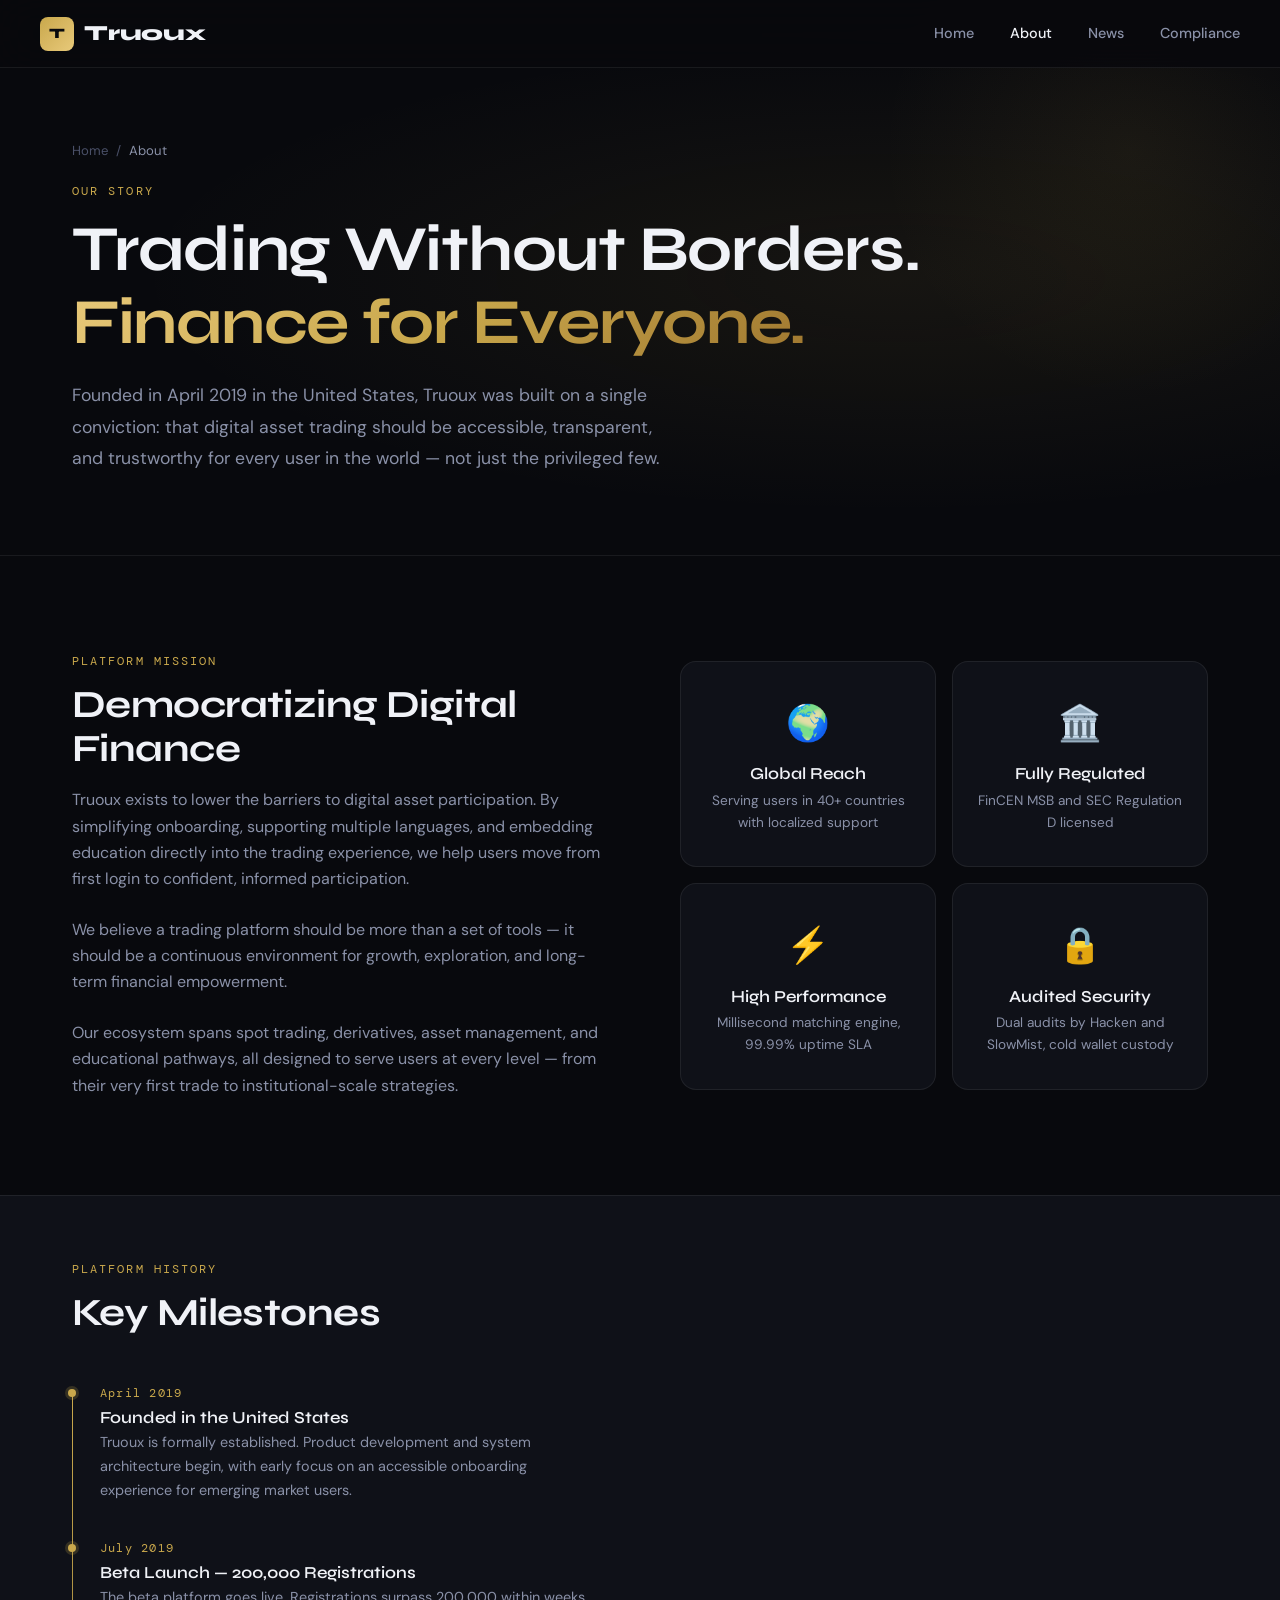
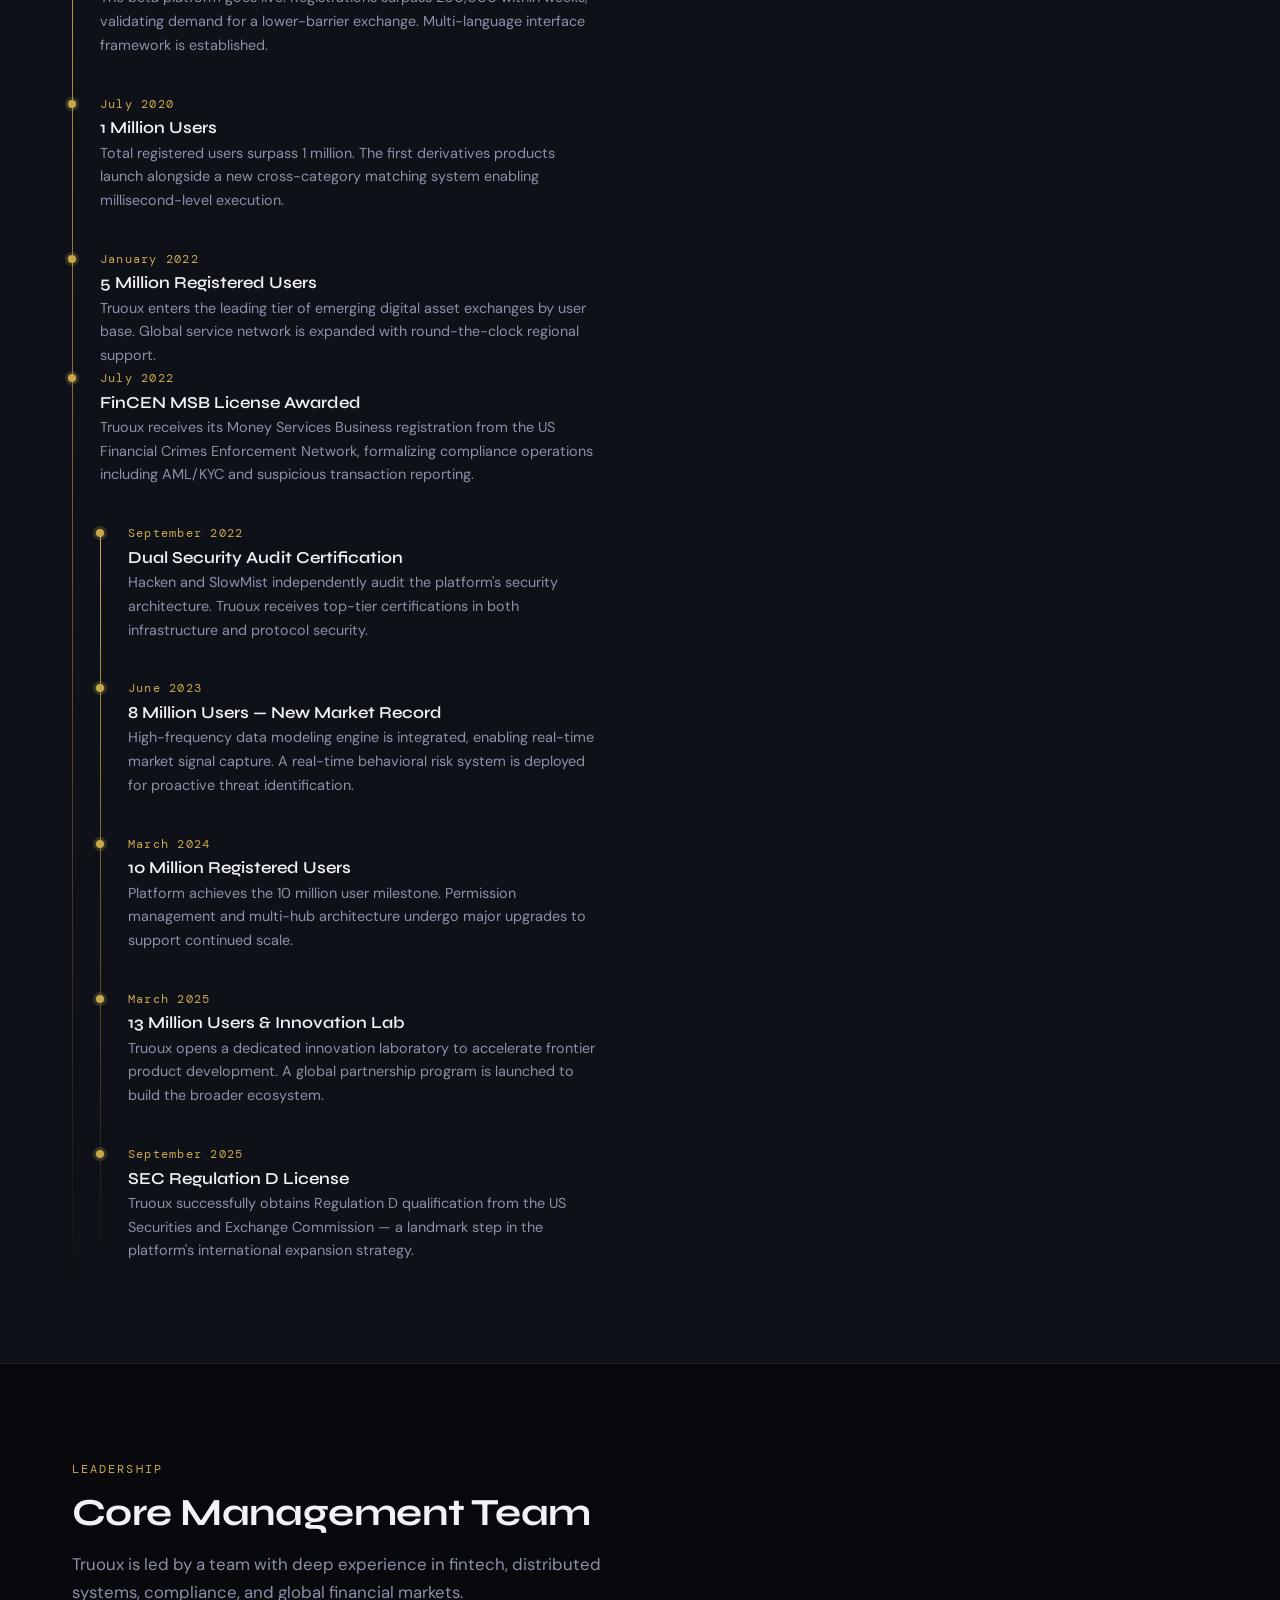
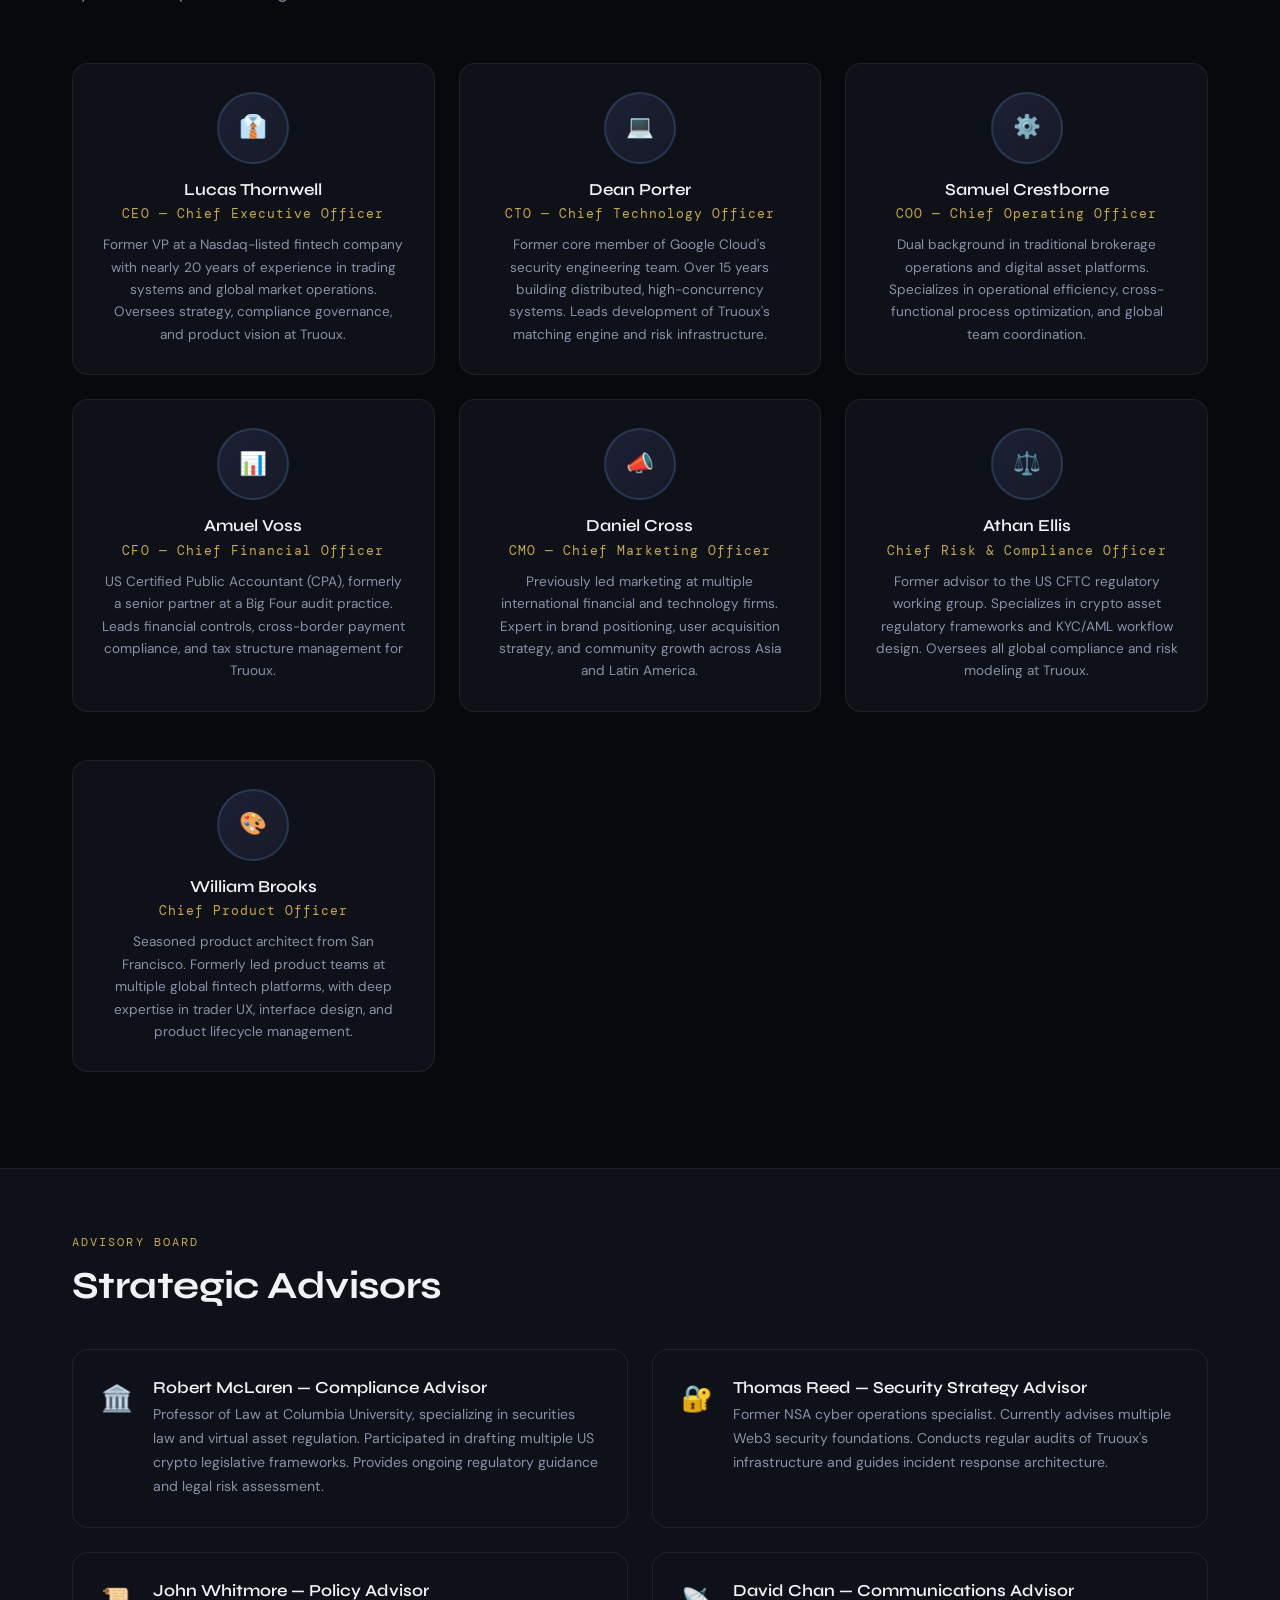
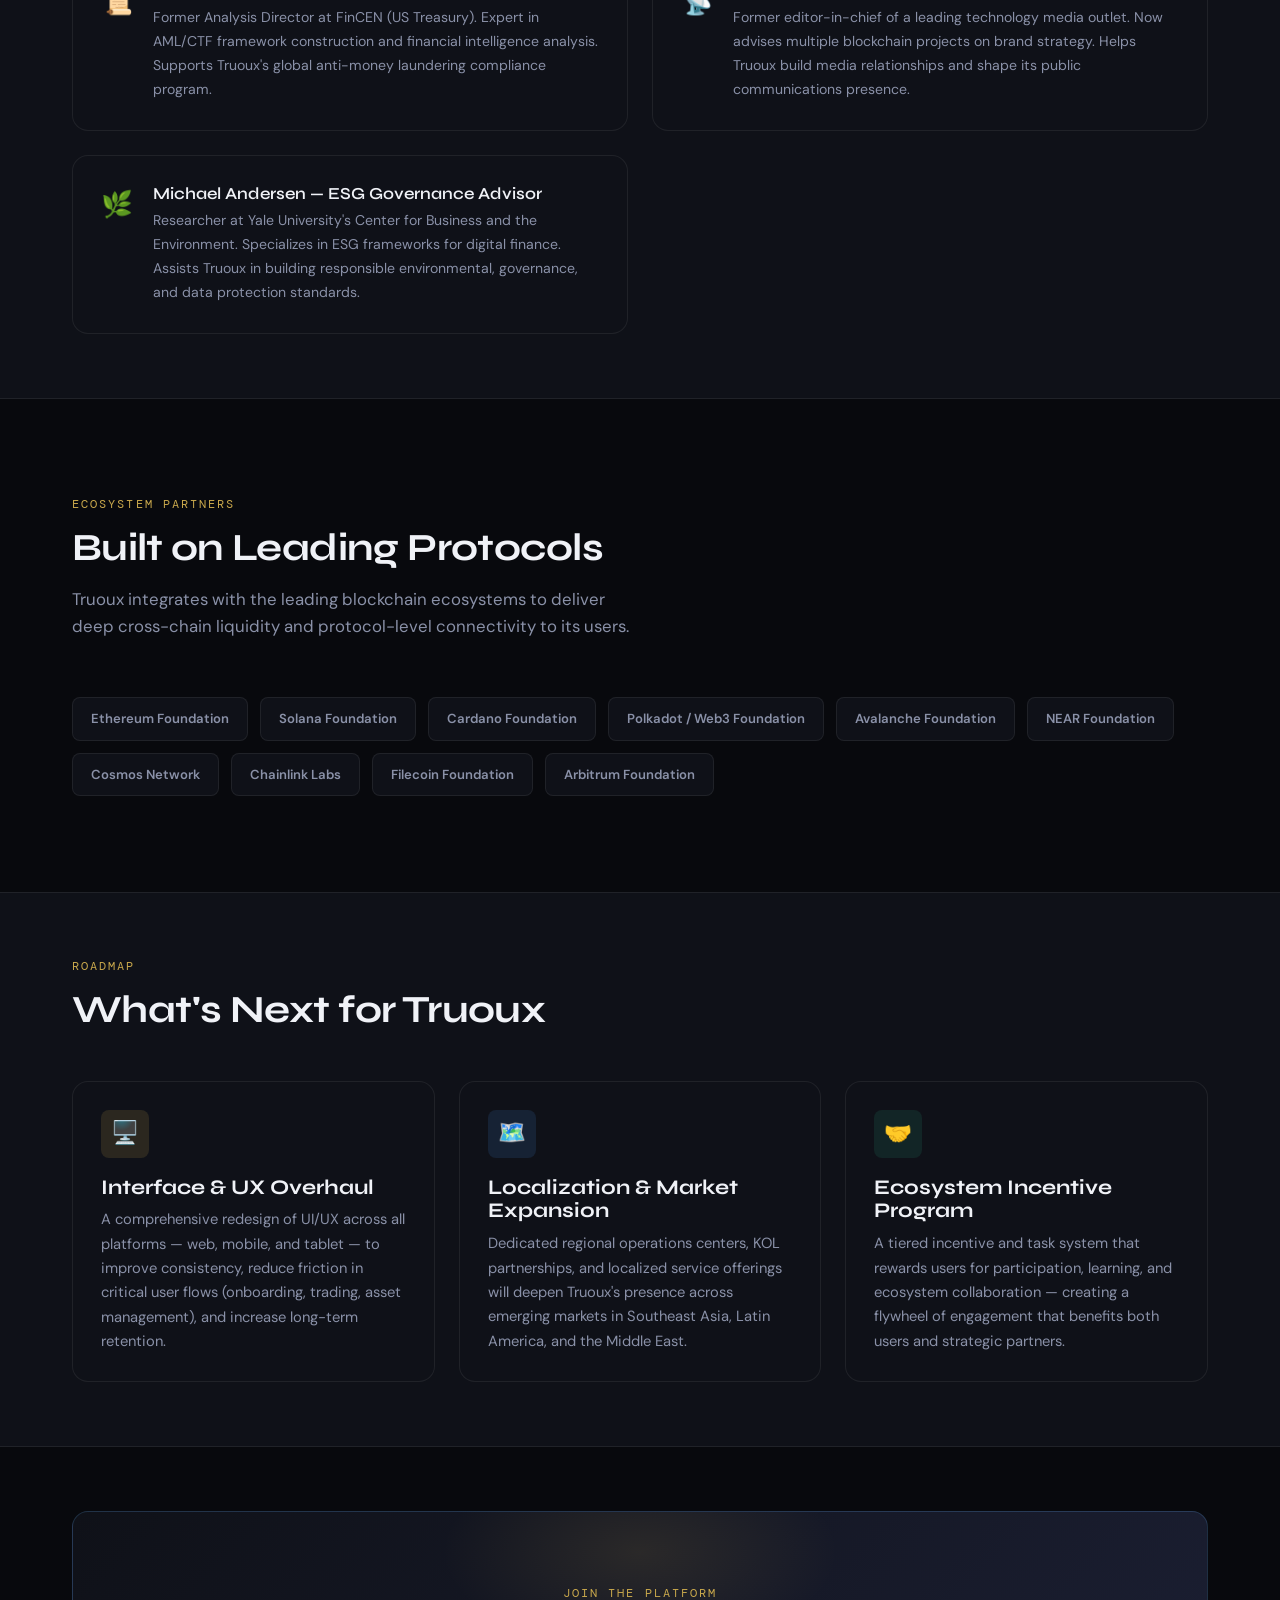
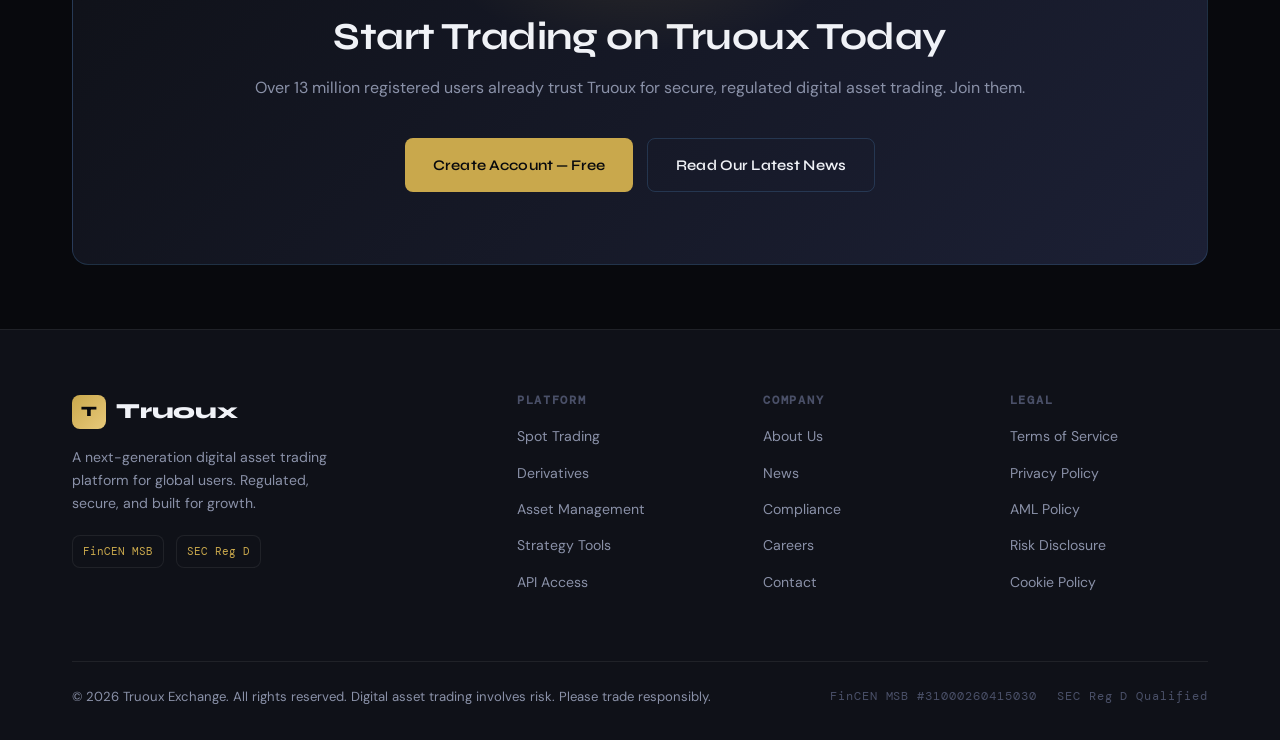
==== commit 246433e9: "Add files via upload" ====
--- a/about.html
+++ b/about.html
@@ -108,6 +108,12 @@
             <p>Total registered users surpass 1 million. The first derivatives products launch alongside a new cross-category matching system enabling millisecond-level execution.</p>
           </div>
         </div>
+		<div class="timeline-item">
+          <div class="timeline-year">January 2022</div>
+          <div class="timeline-content">
+            <h4>5 Million Registered Users</h4>
+            <p>Truoux enters the leading tier of emerging digital asset exchanges by user base. Global service network is expanded with round-the-clock regional support.</p>
+          </div>
         <div class="timeline-item">
           <div class="timeline-year">July 2022</div>
           <div class="timeline-content">
@@ -115,22 +121,17 @@
             <p>Truoux receives its Money Services Business registration from the US Financial Crimes Enforcement Network, formalizing compliance operations including AML/KYC and suspicious transaction reporting.</p>
           </div>
         </div>
-        <div class="timeline-item">
+        
+      </div>
+
+      <div class="timeline">
+	    <div class="timeline-item">
           <div class="timeline-year">September 2022</div>
           <div class="timeline-content">
             <h4>Dual Security Audit Certification</h4>
             <p>Hacken and SlowMist independently audit the platform's security architecture. Truoux receives top-tier certifications in both infrastructure and protocol security.</p>
           </div>
-        </div>
-      </div>
-
-      <div class="timeline">
-        <div class="timeline-item">
-          <div class="timeline-year">January 2022</div>
-          <div class="timeline-content">
-            <h4>5 Million Registered Users</h4>
-            <p>Truoux enters the leading tier of emerging digital asset exchanges by user base. Global service network is expanded with round-the-clock regional support.</p>
-          </div>
+        
         </div>
         <div class="timeline-item">
           <div class="timeline-year">June 2023</div>
@@ -147,14 +148,14 @@
           </div>
         </div>
         <div class="timeline-item">
-          <div class="timeline-year">March 2026</div>
+          <div class="timeline-year">March 2025</div>
           <div class="timeline-content">
             <h4>13 Million Users &amp; Innovation Lab</h4>
             <p>Truoux opens a dedicated innovation laboratory to accelerate frontier product development. A global partnership program is launched to build the broader ecosystem.</p>
           </div>
         </div>
         <div class="timeline-item">
-          <div class="timeline-year">September 2026</div>
+          <div class="timeline-year">September 2025</div>
           <div class="timeline-content">
             <h4>SEC Regulation D License</h4>
             <p>Truoux successfully obtains Regulation D qualification from the US Securities and Exchange Commission — a landmark step in the platform's international expansion strategy.</p>
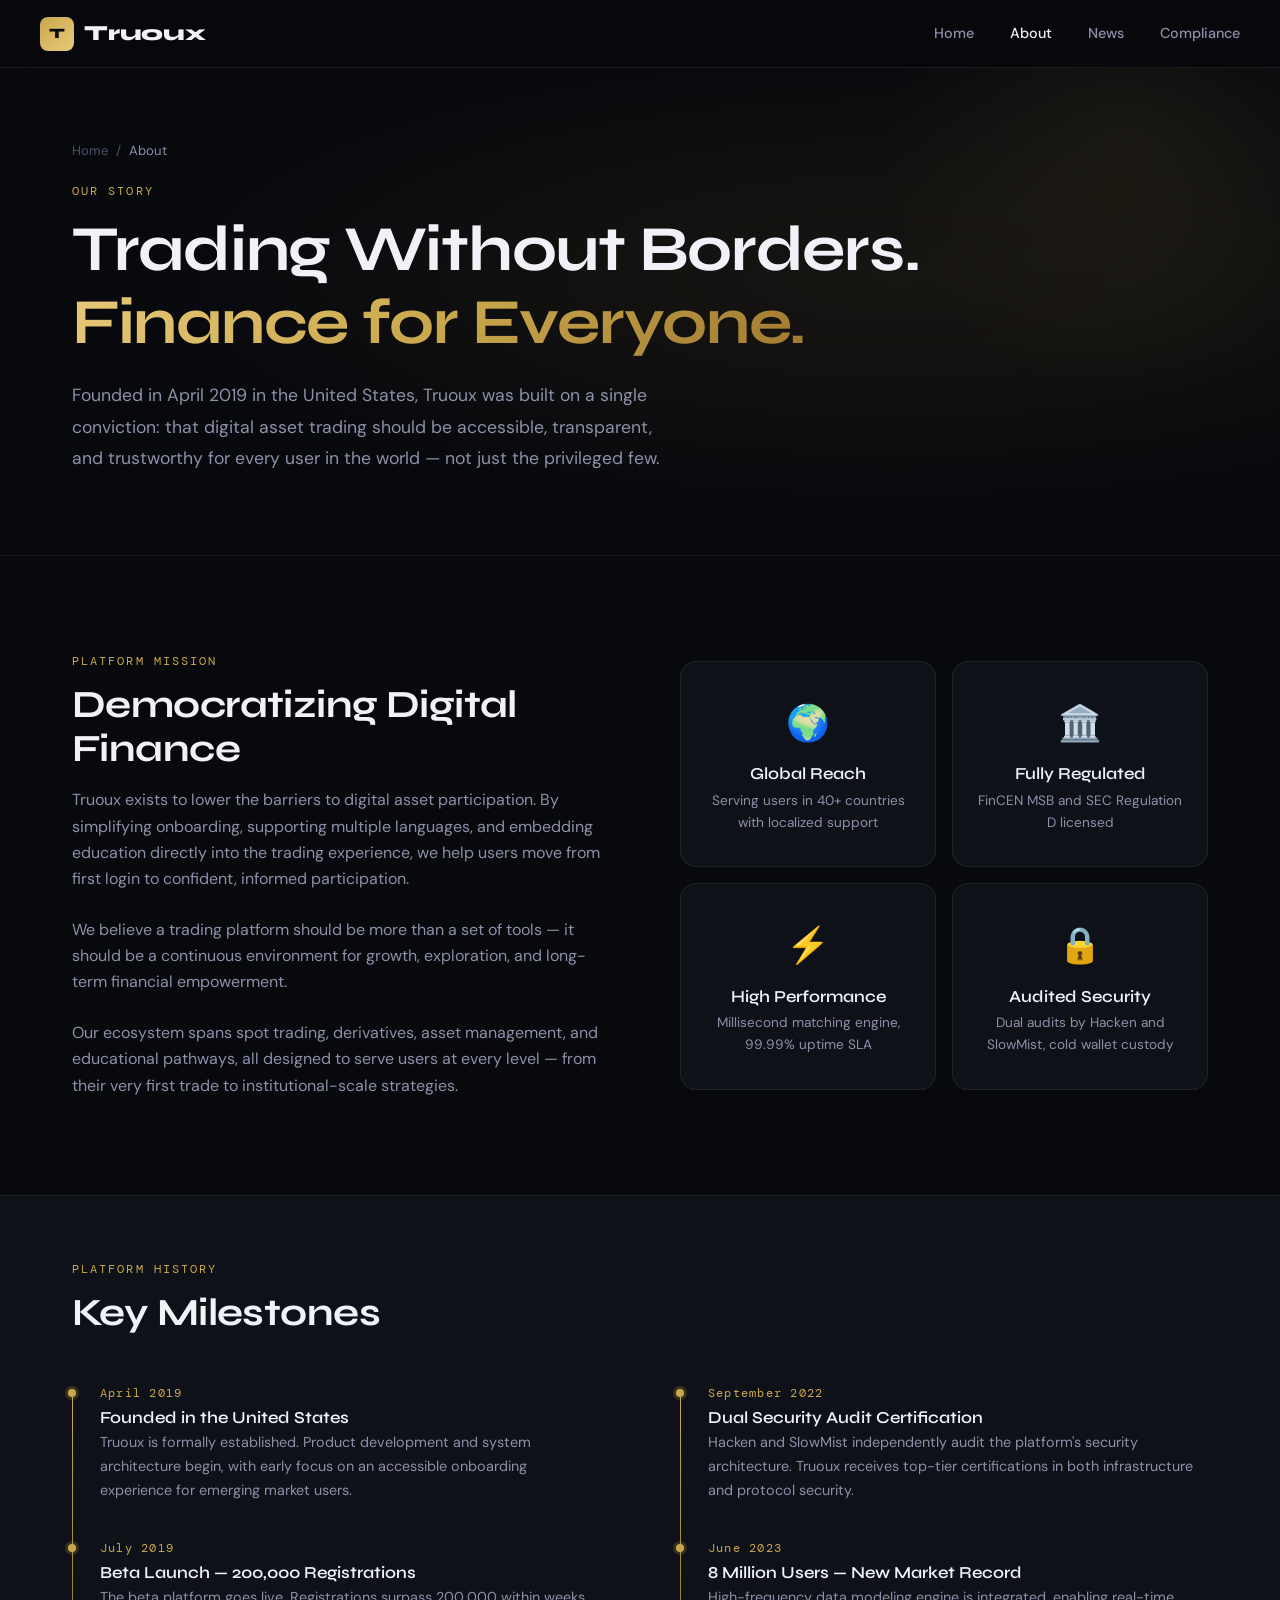
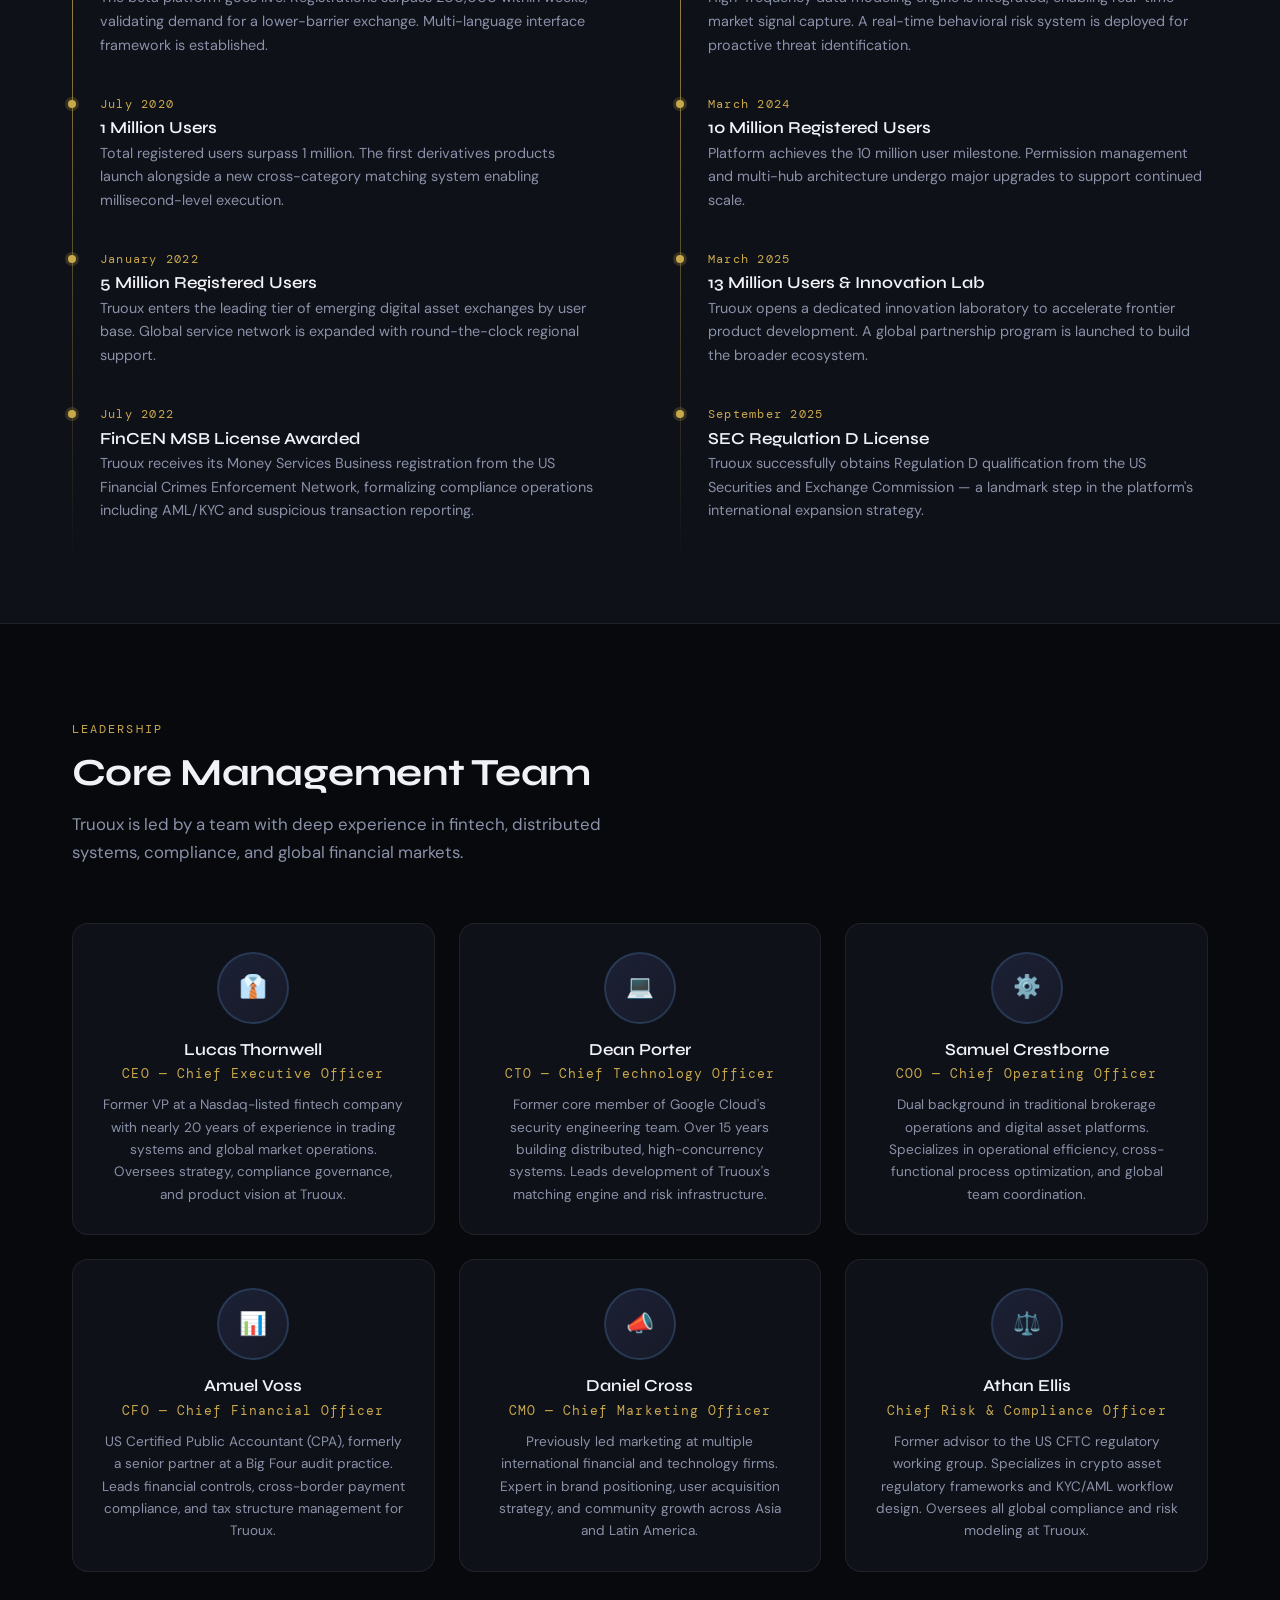
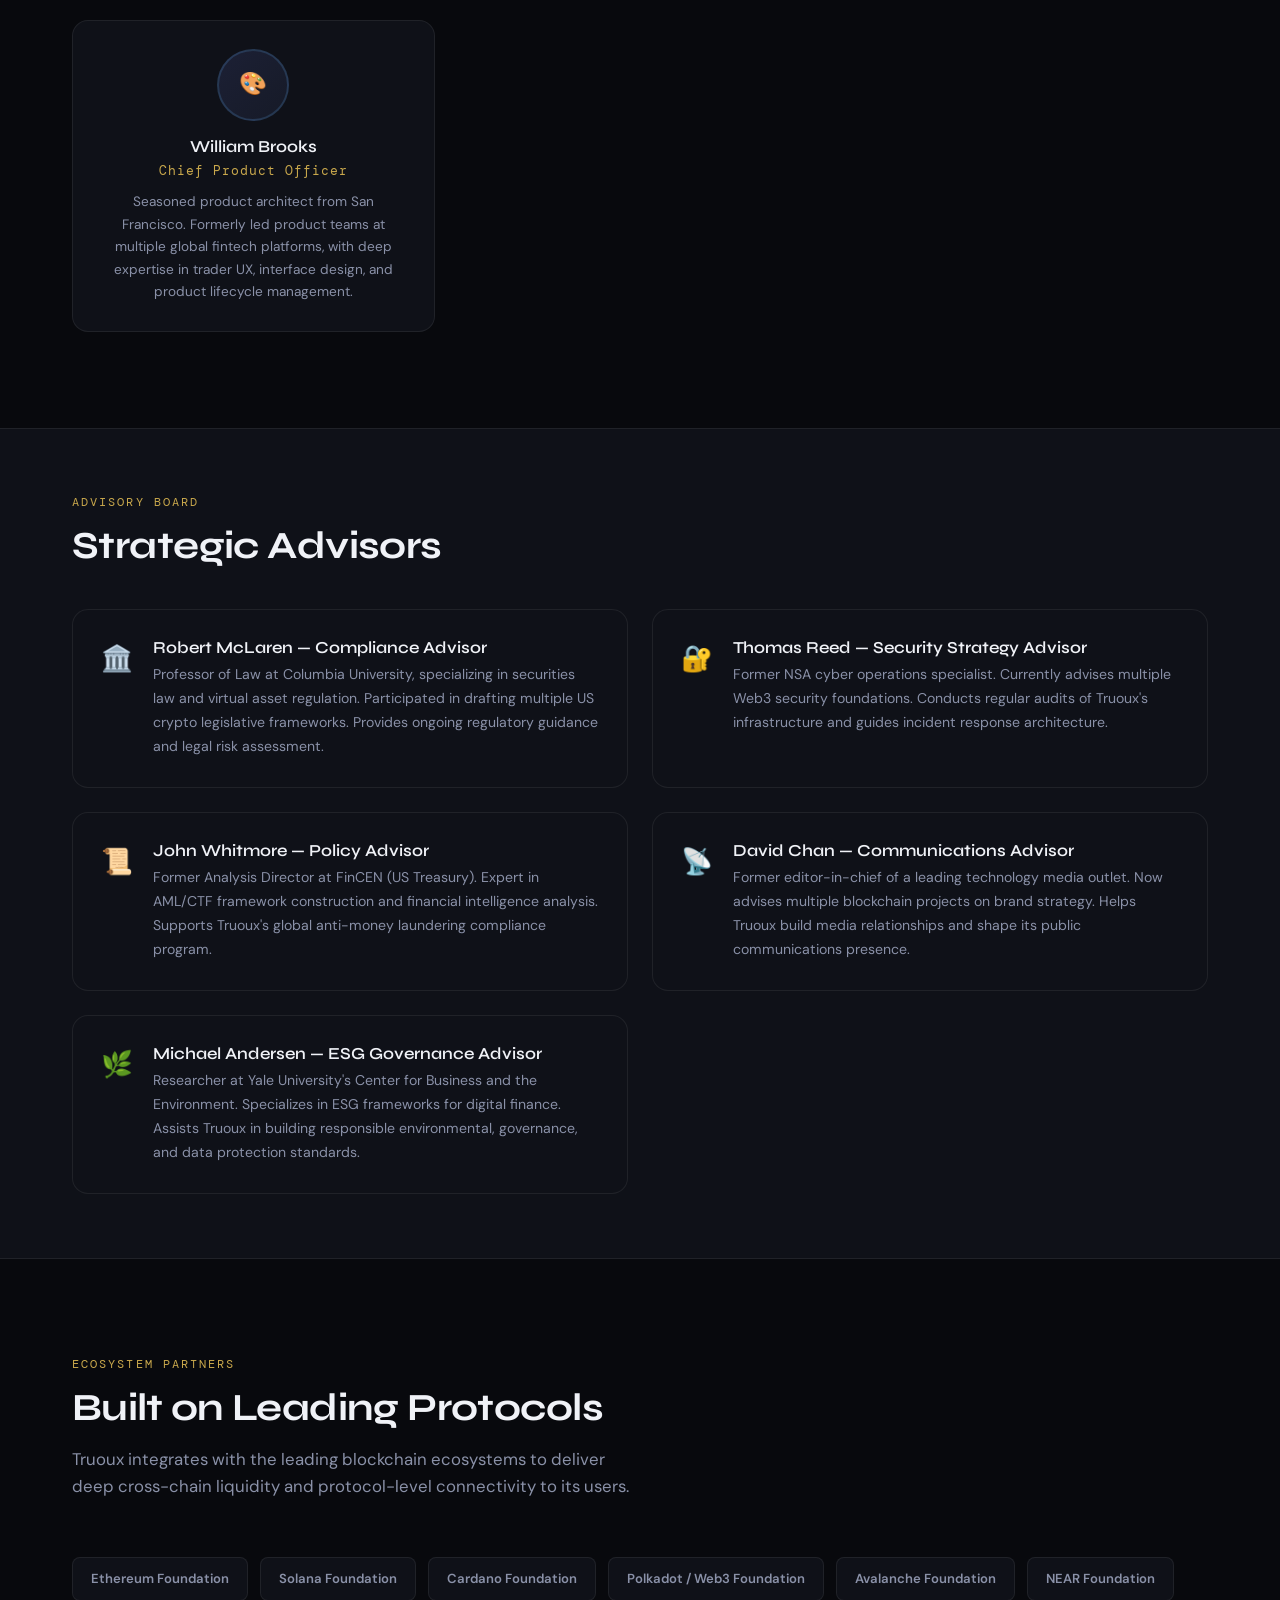
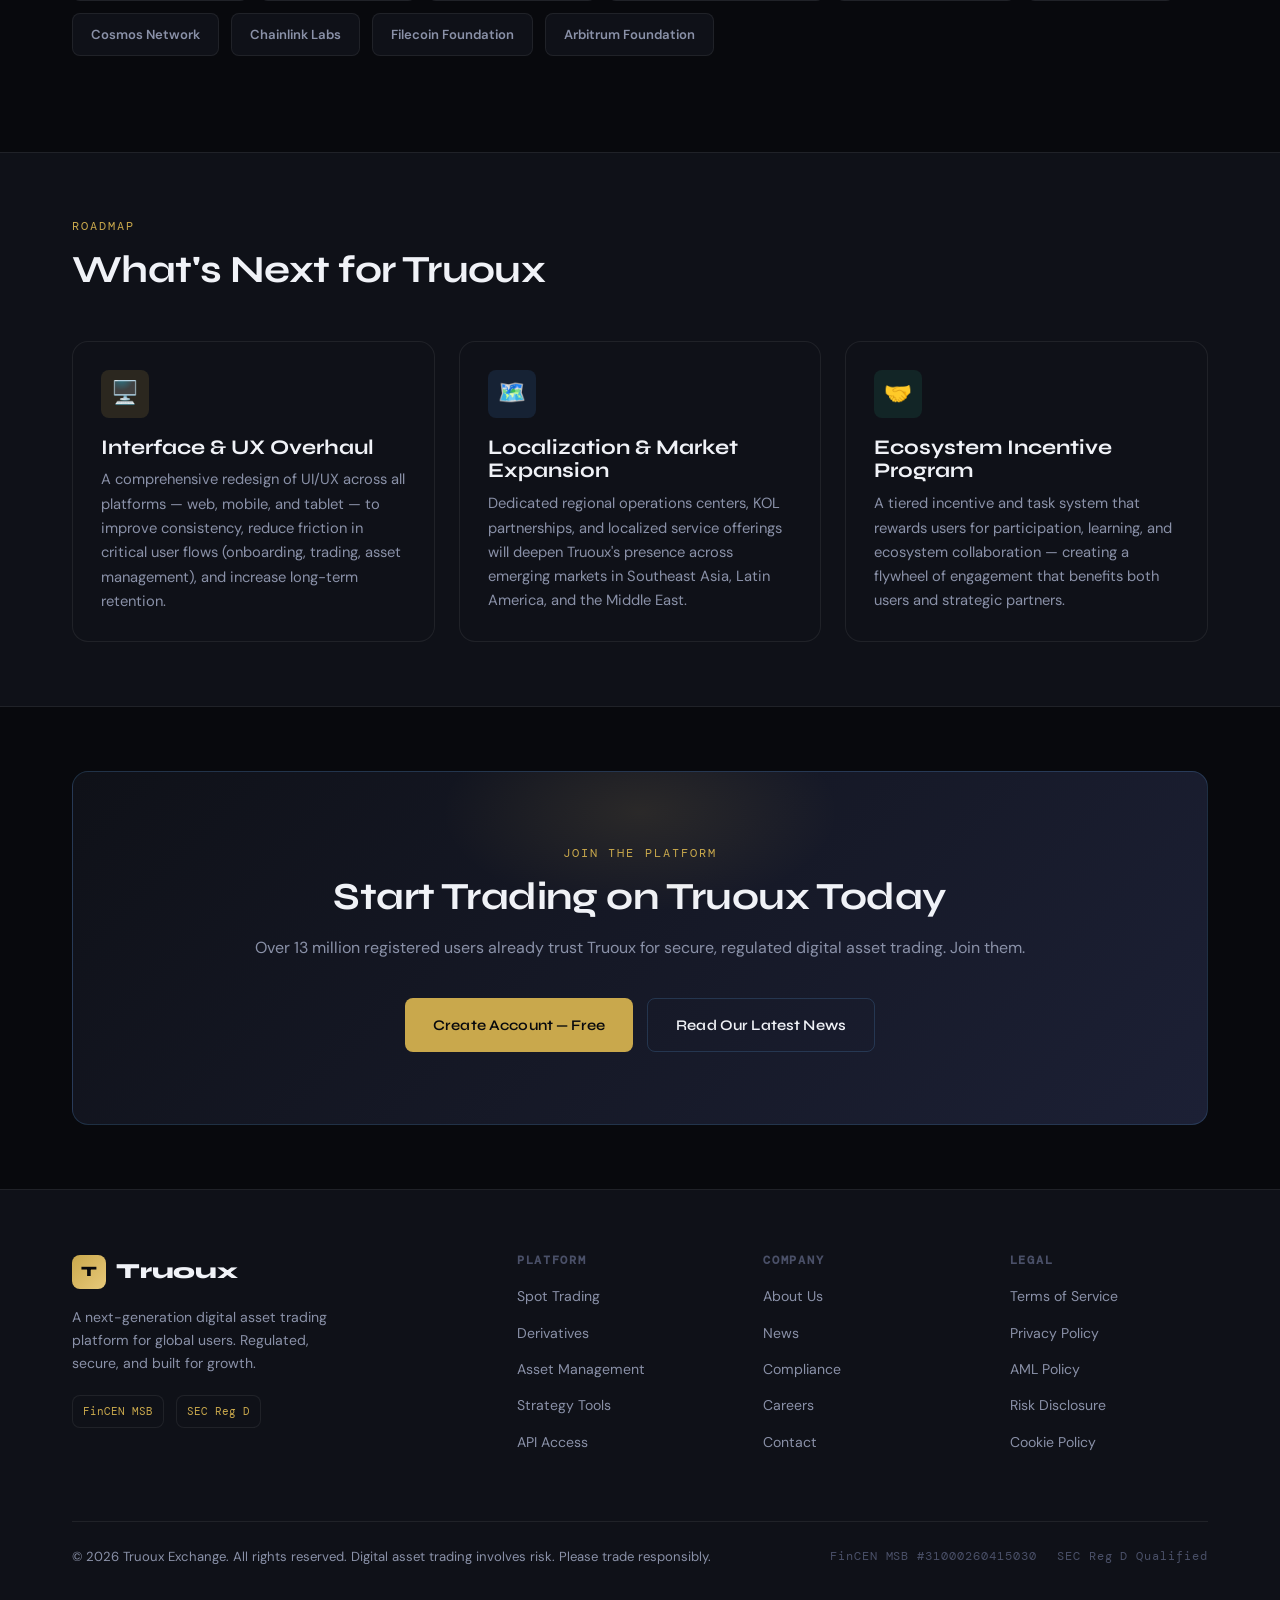
==== commit 10d6d733: "Add files via upload" ====
--- a/about.html
+++ b/about.html
@@ -114,16 +114,16 @@
             <h4>5 Million Registered Users</h4>
             <p>Truoux enters the leading tier of emerging digital asset exchanges by user base. Global service network is expanded with round-the-clock regional support.</p>
           </div>
+		</div>
+		
         <div class="timeline-item">
           <div class="timeline-year">July 2022</div>
           <div class="timeline-content">
             <h4>FinCEN MSB License Awarded</h4>
             <p>Truoux receives its Money Services Business registration from the US Financial Crimes Enforcement Network, formalizing compliance operations including AML/KYC and suspicious transaction reporting.</p>
           </div>
-        </div>
-        
-      </div>
-
+        </div>		     
+      </div>	  
       <div class="timeline">
 	    <div class="timeline-item">
           <div class="timeline-year">September 2022</div>
@@ -131,8 +131,7 @@
             <h4>Dual Security Audit Certification</h4>
             <p>Hacken and SlowMist independently audit the platform's security architecture. Truoux receives top-tier certifications in both infrastructure and protocol security.</p>
           </div>
-        
-        </div>
+		</div>
         <div class="timeline-item">
           <div class="timeline-year">June 2023</div>
           <div class="timeline-content">
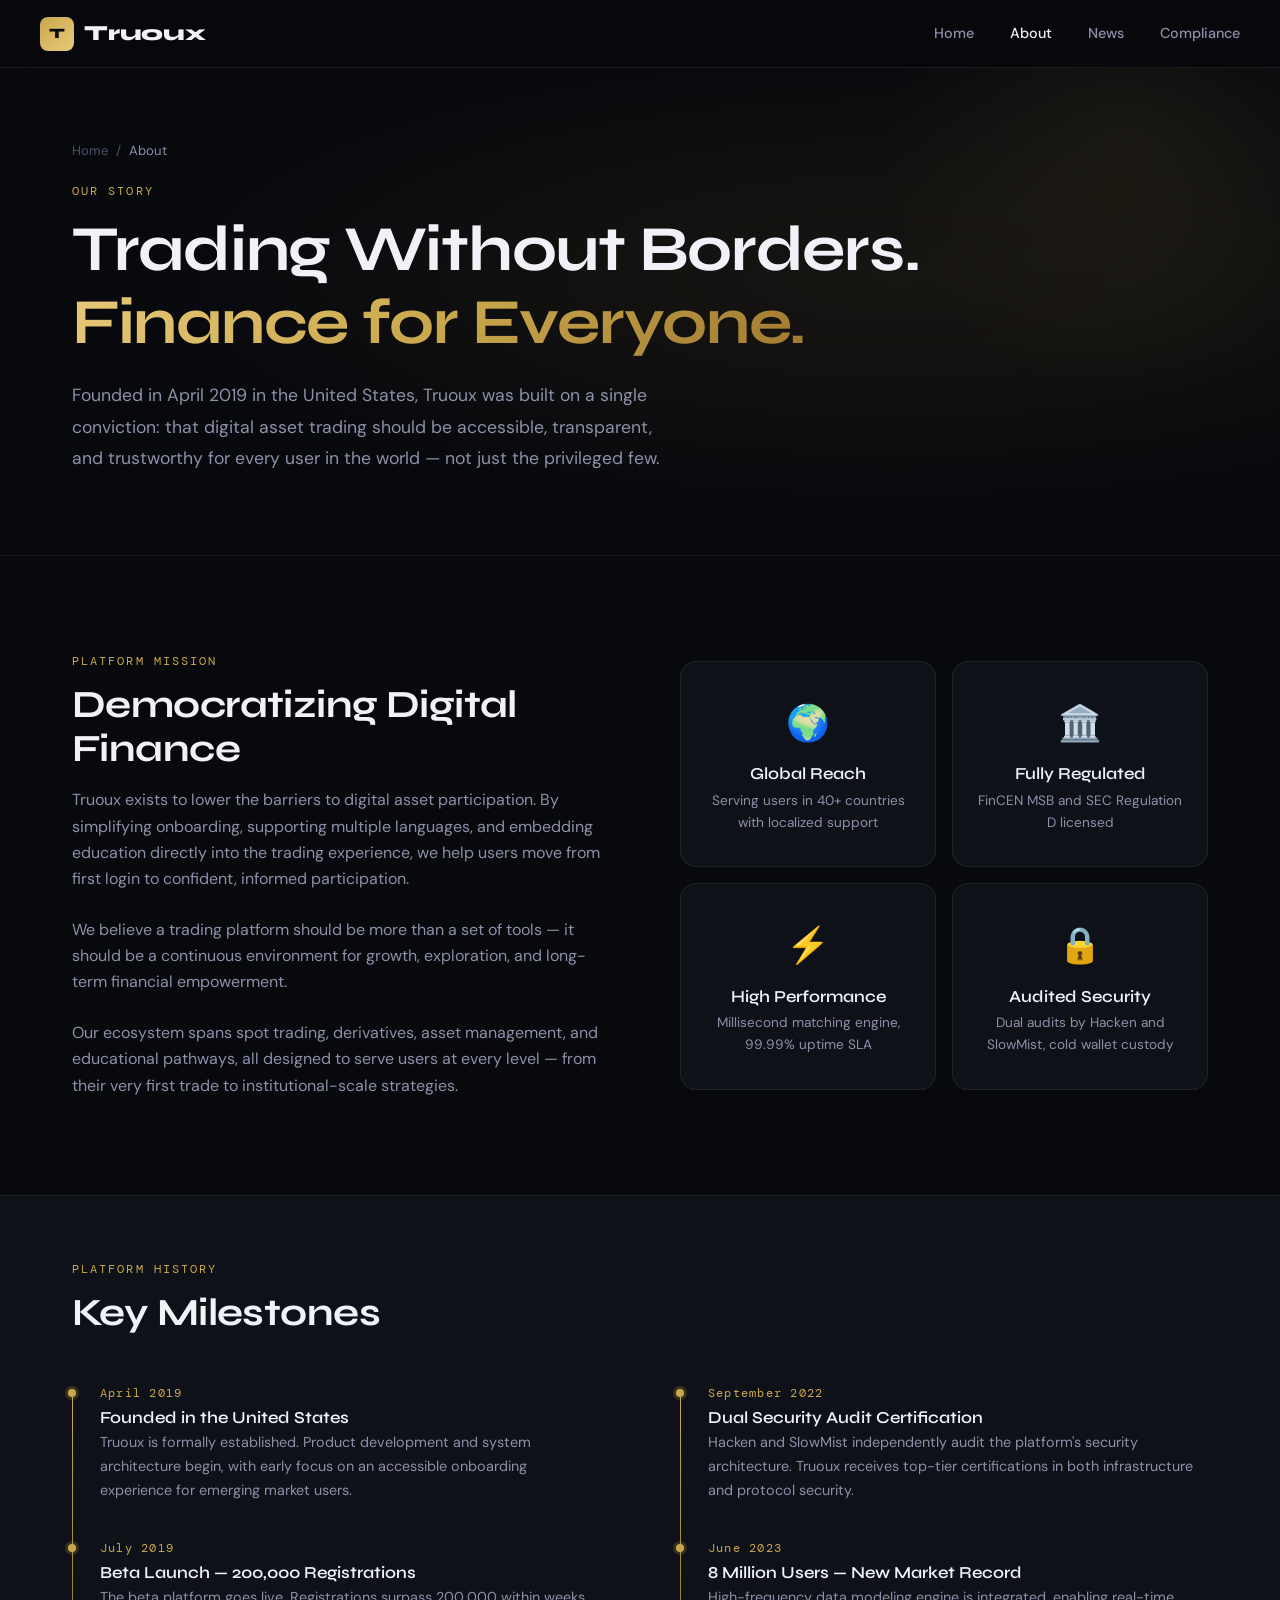
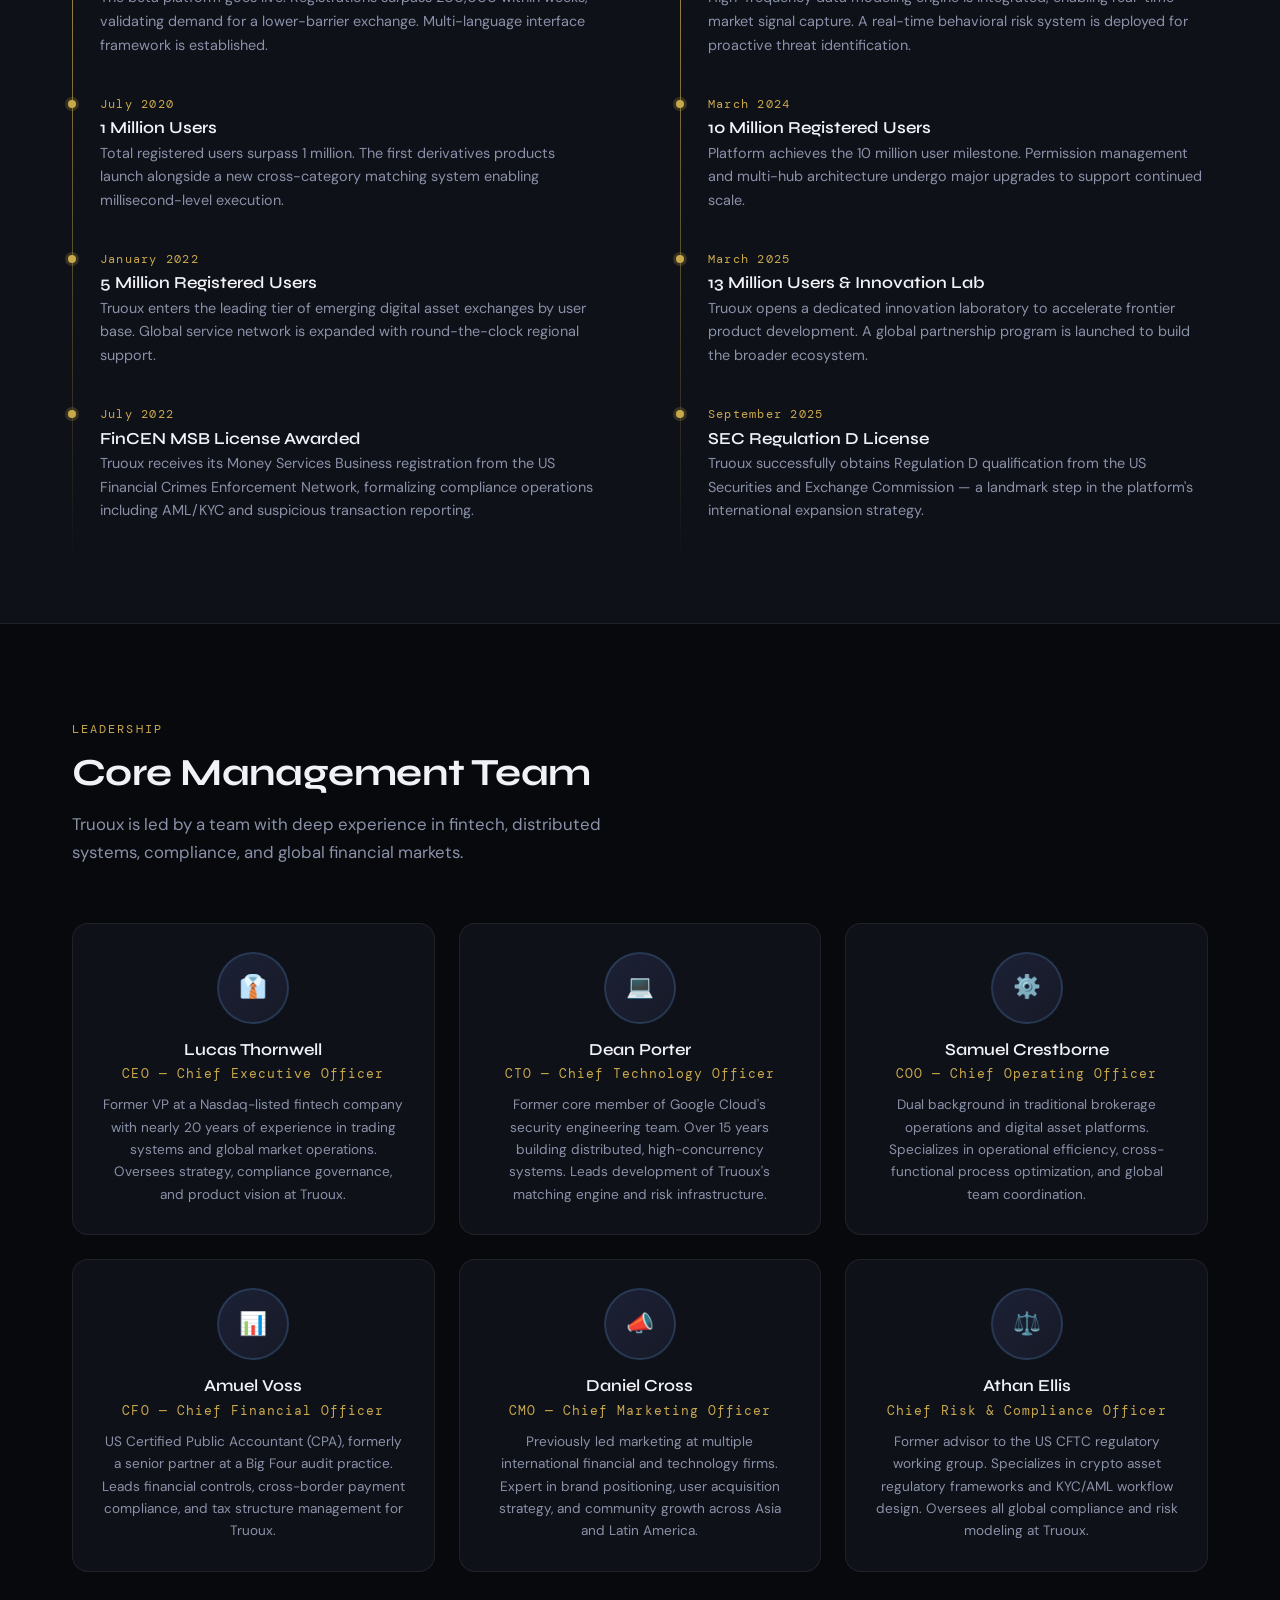
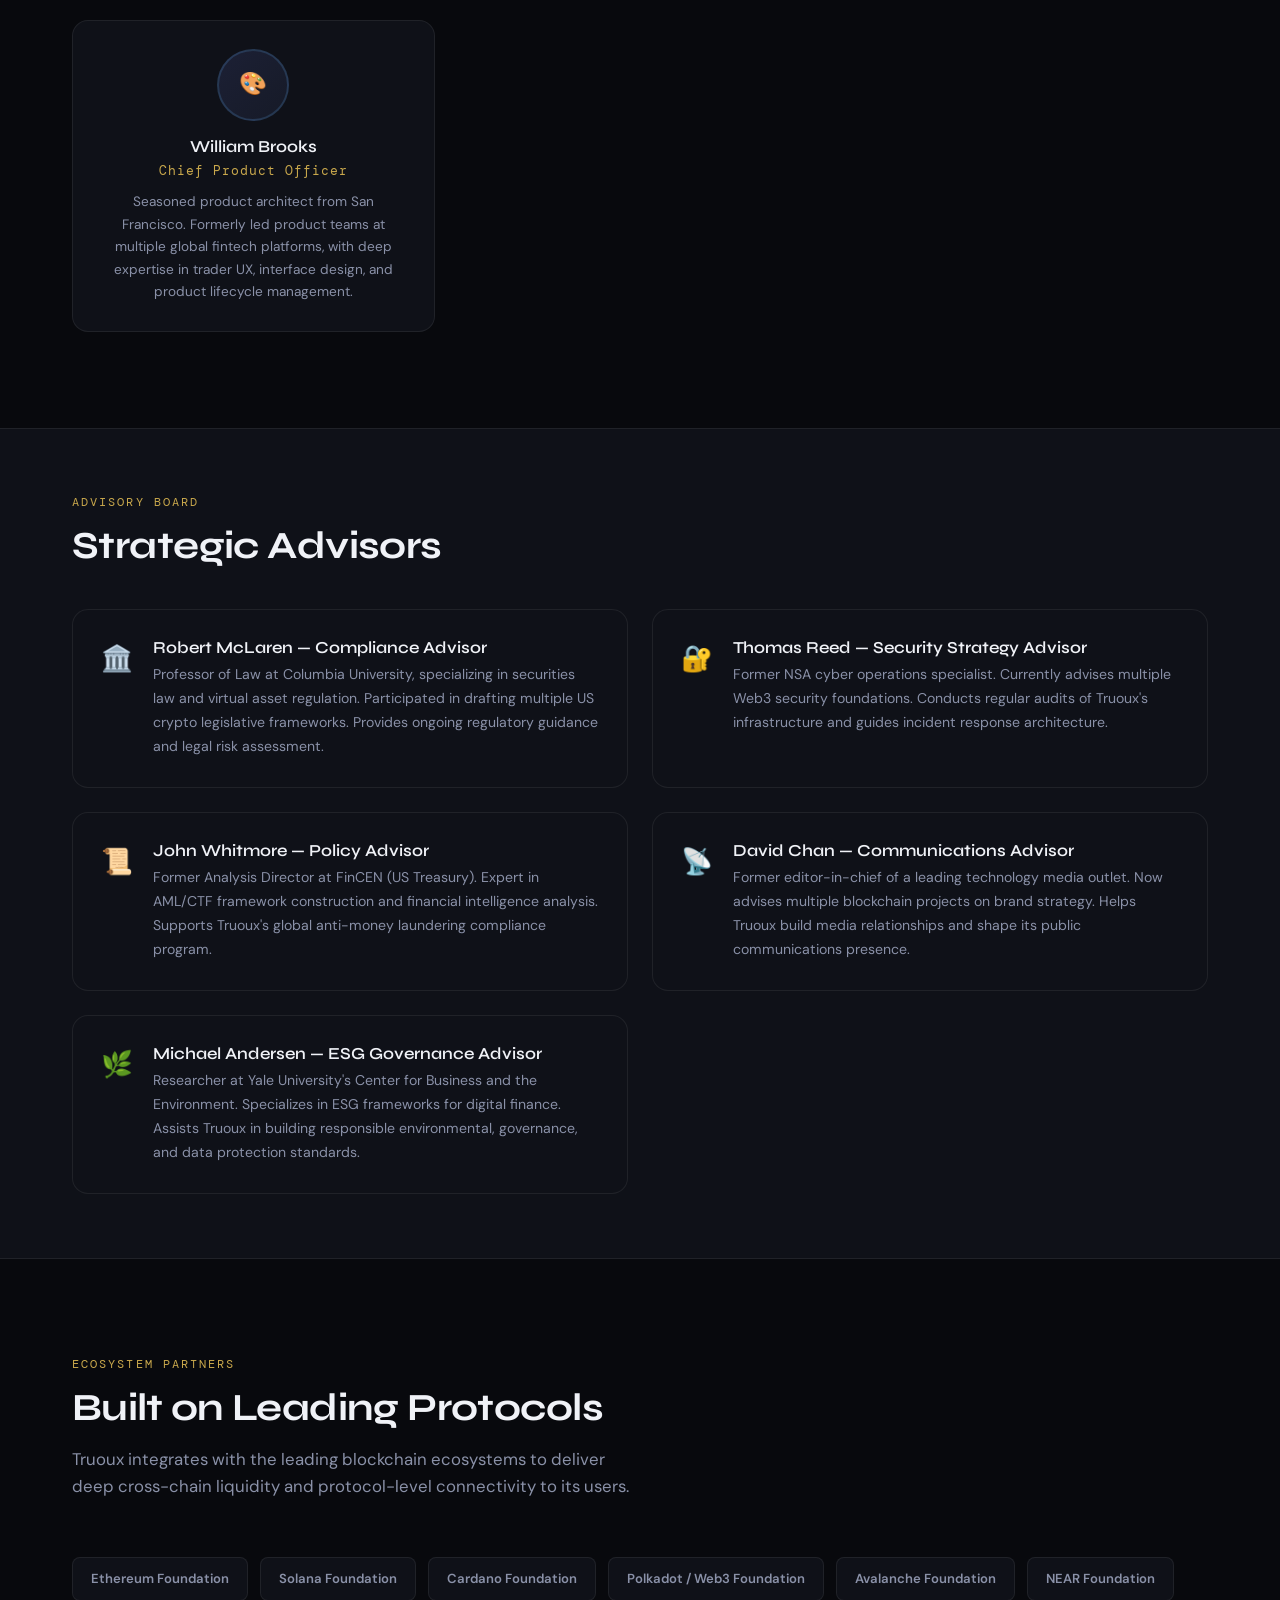
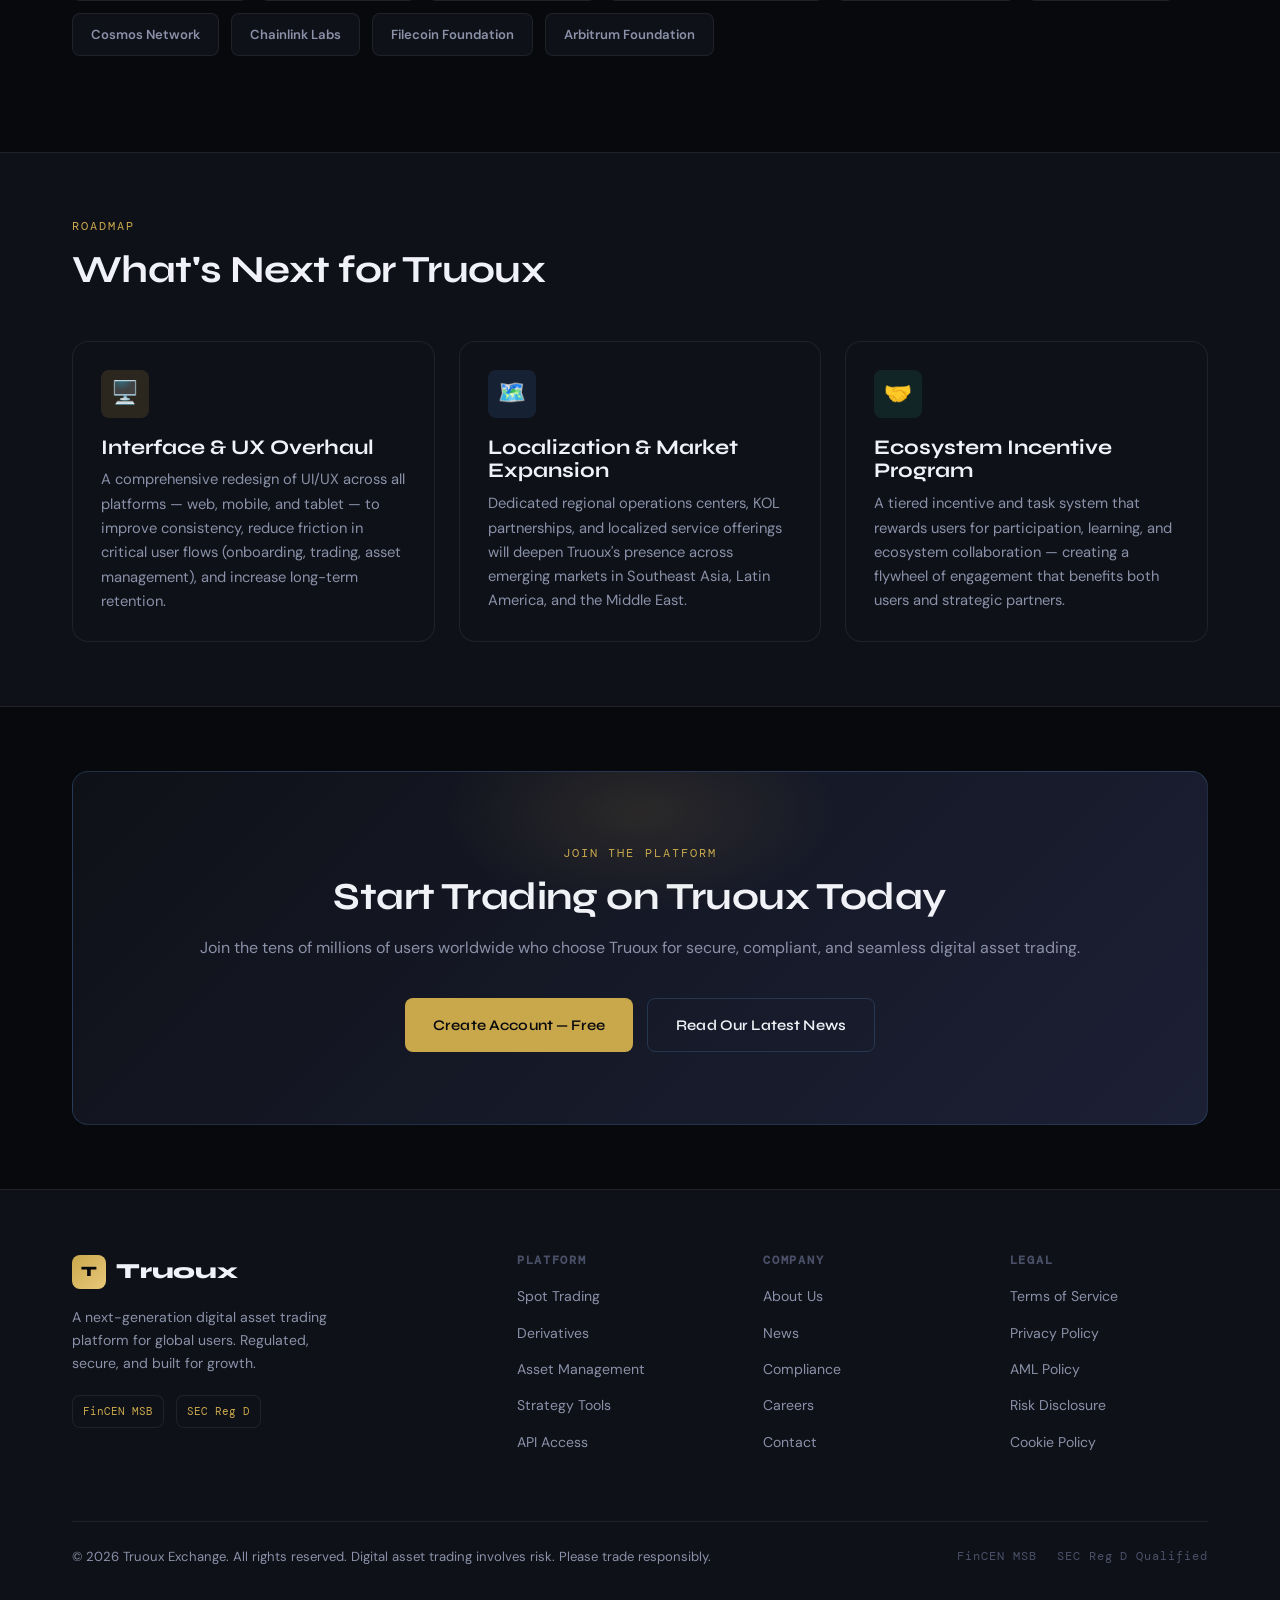
==== commit e3e23162: "Add files via upload" ====
--- a/about.html
+++ b/about.html
@@ -319,7 +319,7 @@
     <div class="cta-section">
       <span class="label" style="display:block; margin-bottom:12px;">Join the Platform</span>
       <h2>Start Trading on Truoux Today</h2>
-      <p>Over 13 million registered users already trust Truoux for secure, regulated digital asset trading. Join them.</p>
+      <p>Join the tens of millions of users worldwide who choose Truoux for secure, compliant, and seamless digital asset trading.</p>
       <div class="btn-group">
         <a href="#" class="btn btn-primary">Create Account — Free</a>
         <a href="list.html" class="btn btn-outline">Read Our Latest News</a>
@@ -381,7 +381,7 @@
     <div class="footer-bottom">
       <p>© 2026 Truoux Exchange. All rights reserved. Digital asset trading involves risk. Please trade responsibly.</p>
       <div class="footer-compliance">
-        <span>FinCEN MSB #31000260415030</span>
+        <span>FinCEN MSB</span>
         <span>SEC Reg D Qualified</span>
       </div>
     </div>
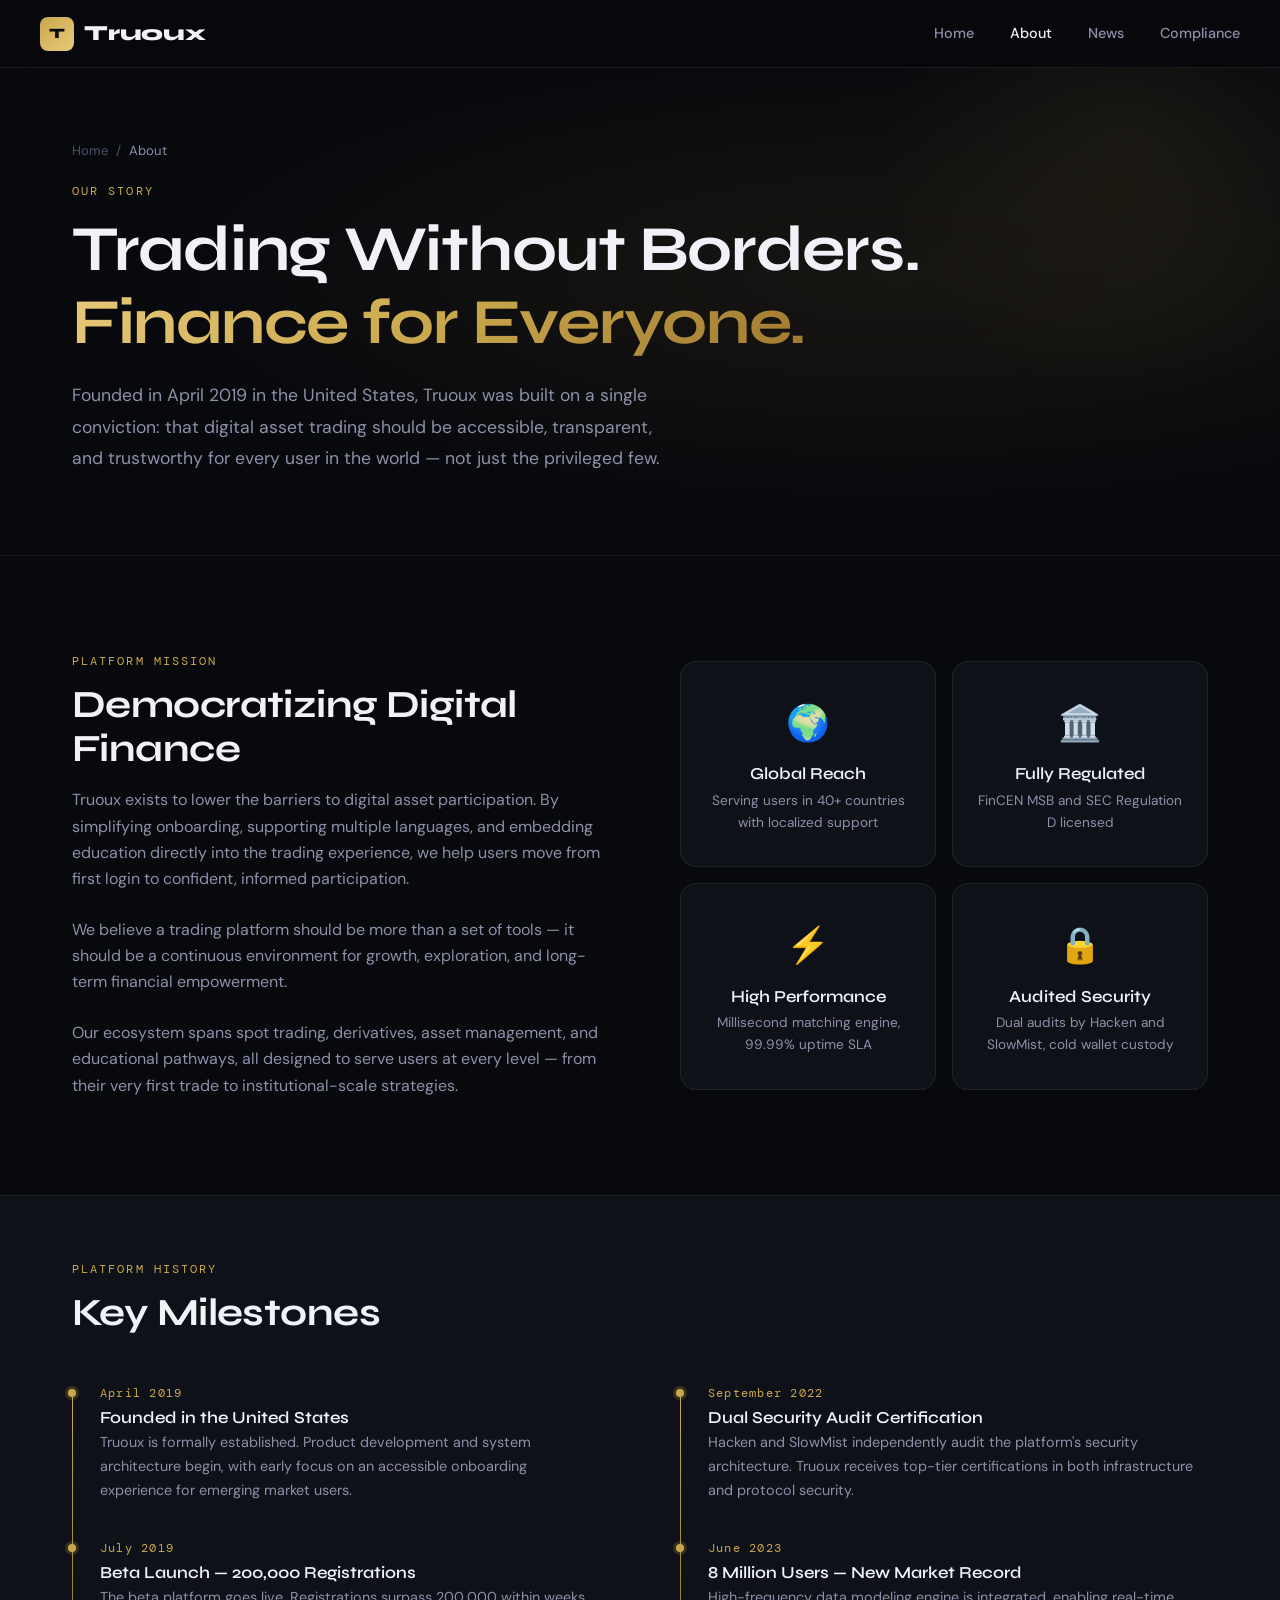
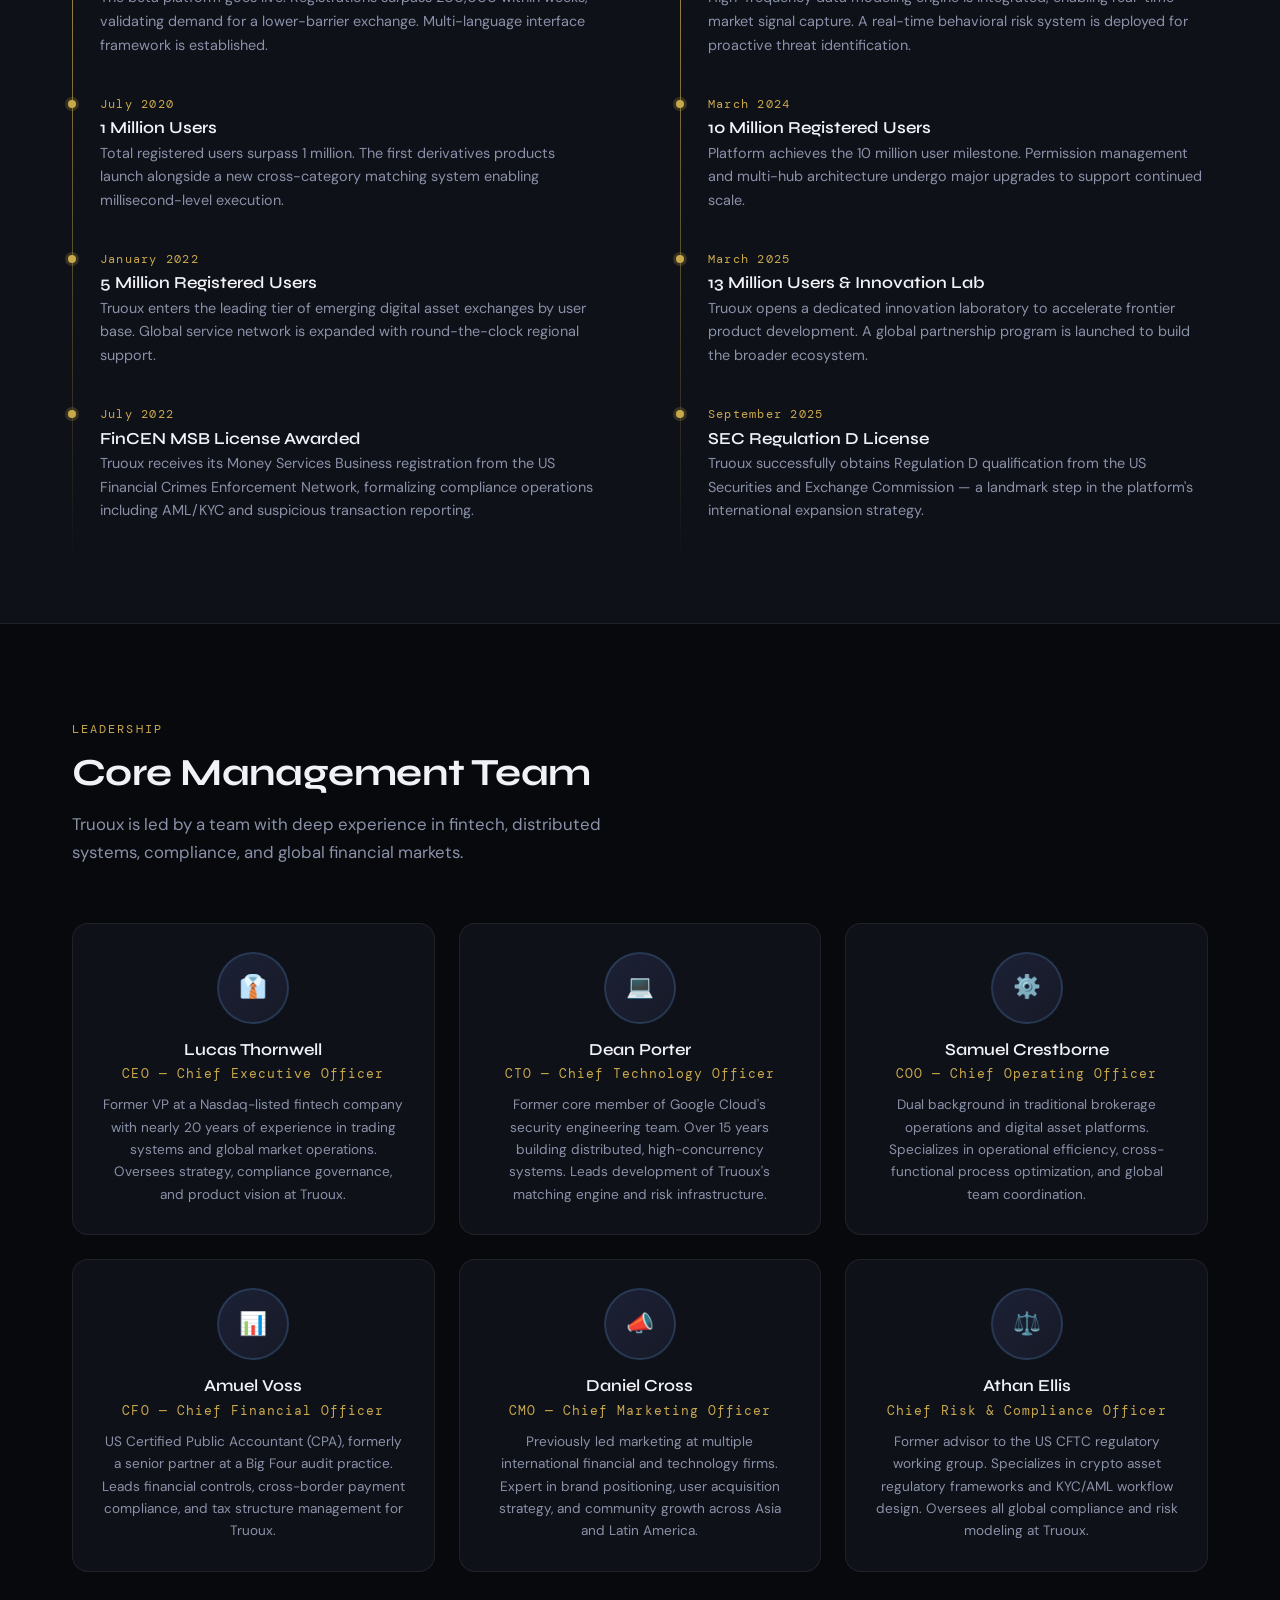
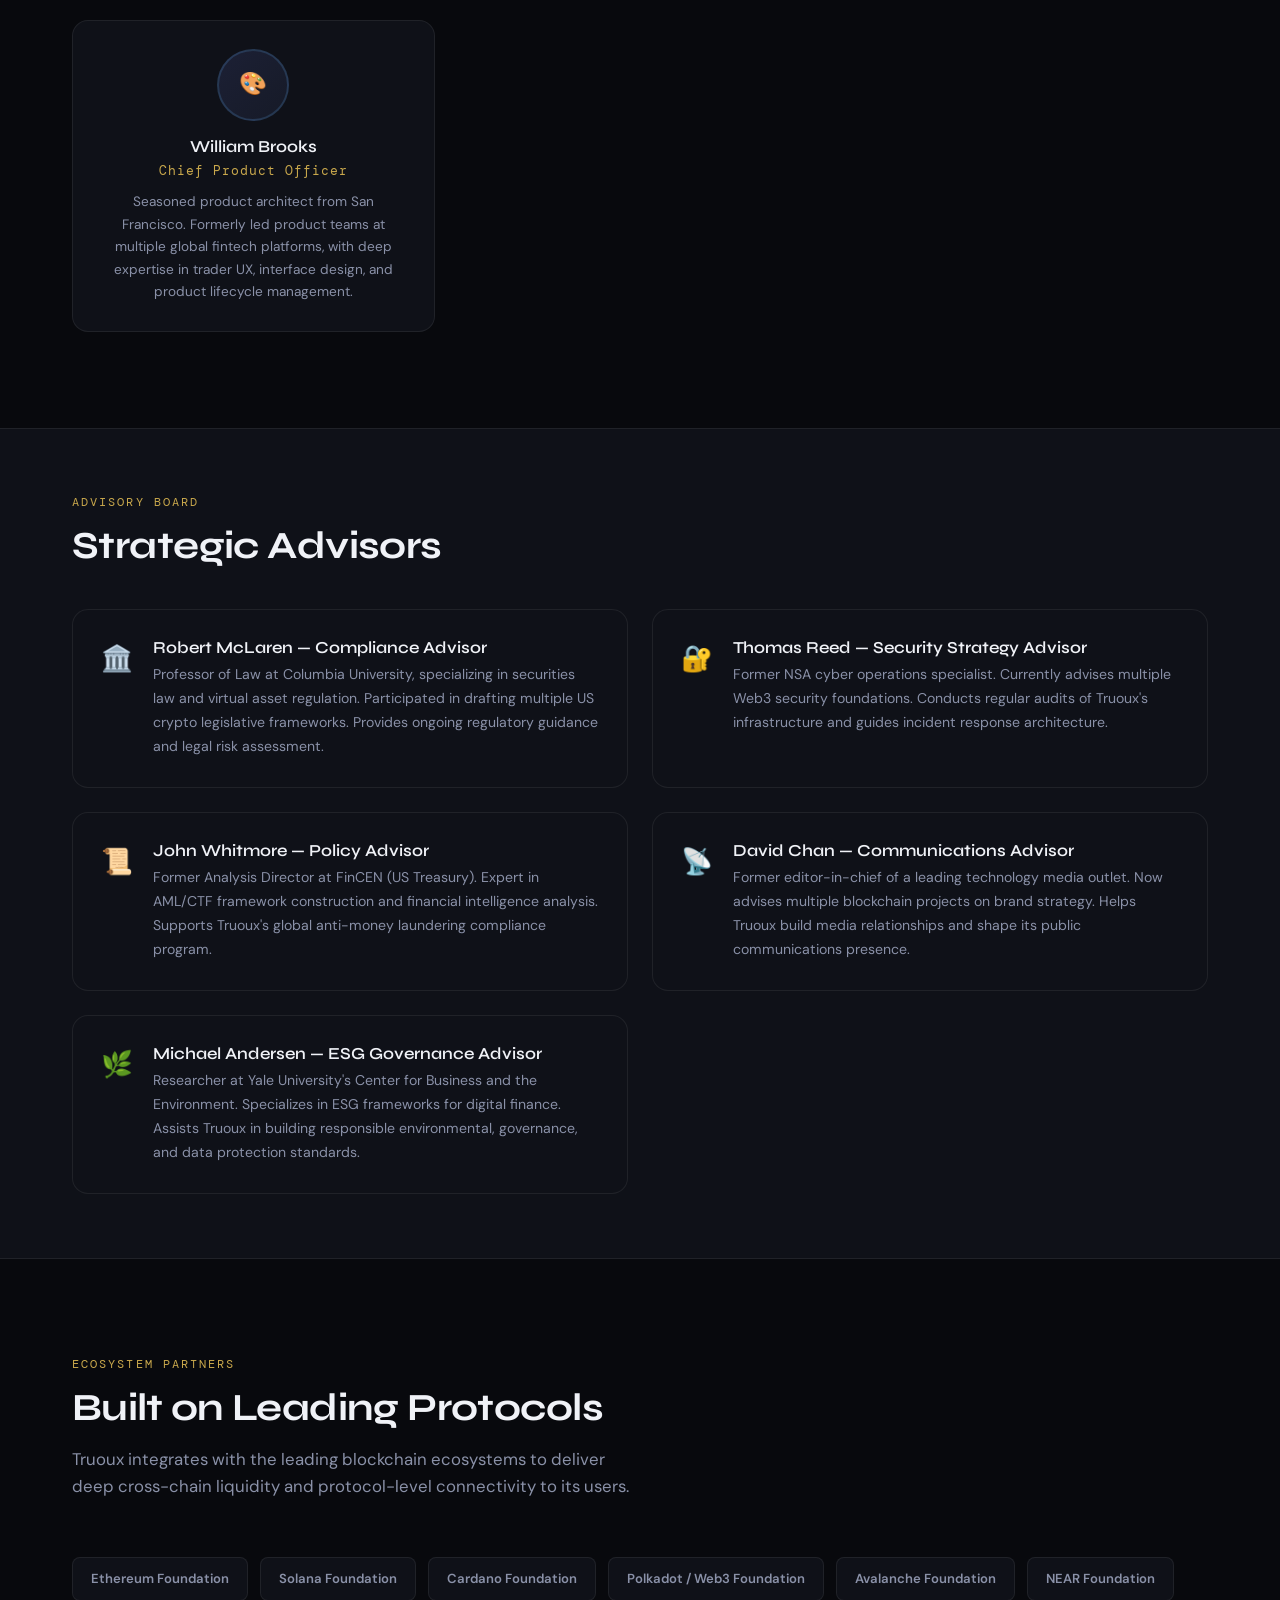
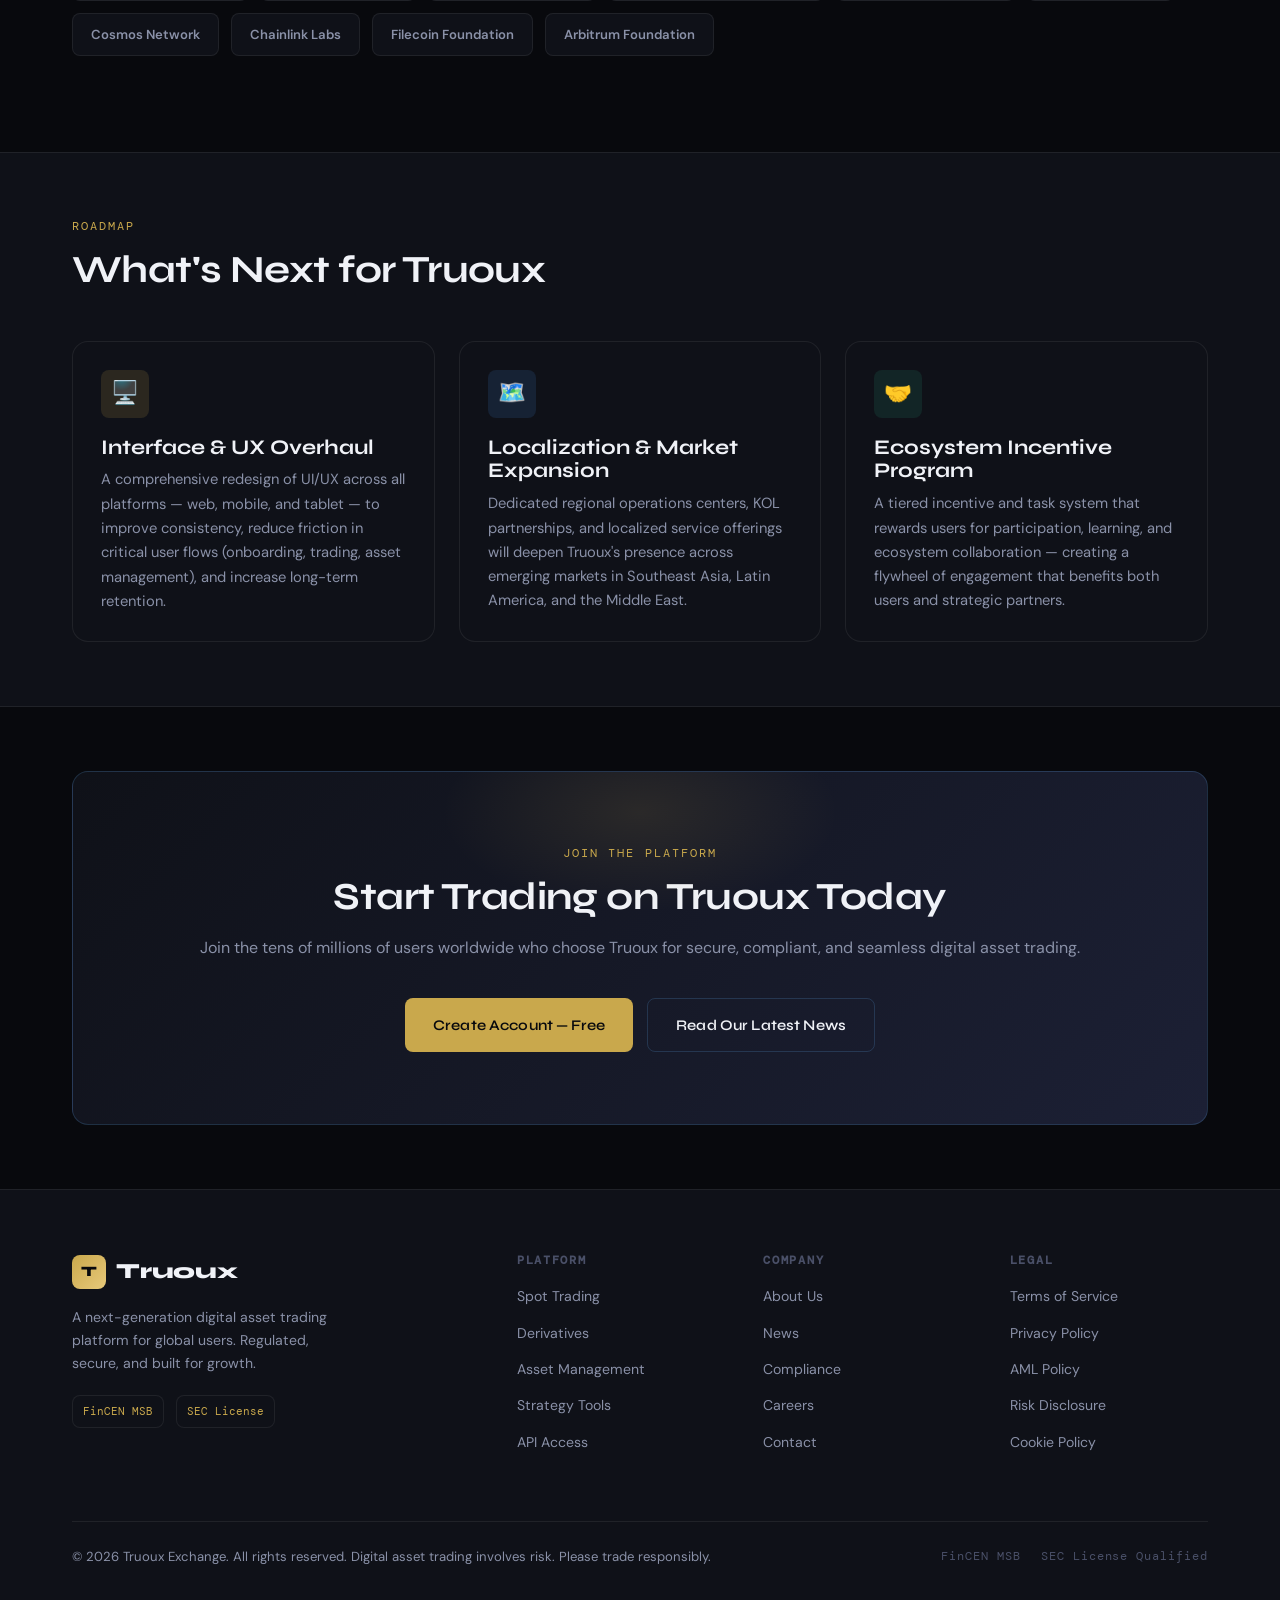
==== commit 817f6fa1: "Add files via upload" ====
--- a/about.html
+++ b/about.html
@@ -343,7 +343,7 @@
             <span style="font-size: 0.7rem; font-family: var(--font-mono); color: var(--gold);">FinCEN MSB</span>
           </div>
           <div class="compliance-badge" style="padding: 6px 10px;">
-            <span style="font-size: 0.7rem; font-family: var(--font-mono); color: var(--gold);">SEC Reg D</span>
+            <span style="font-size: 0.7rem; font-family: var(--font-mono); color: var(--gold);">SEC License</span>
           </div>
         </div>
       </div>
@@ -382,7 +382,7 @@
       <p>© 2026 Truoux Exchange. All rights reserved. Digital asset trading involves risk. Please trade responsibly.</p>
       <div class="footer-compliance">
         <span>FinCEN MSB</span>
-        <span>SEC Reg D Qualified</span>
+        <span>SEC License Qualified</span>
       </div>
     </div>
   </div>
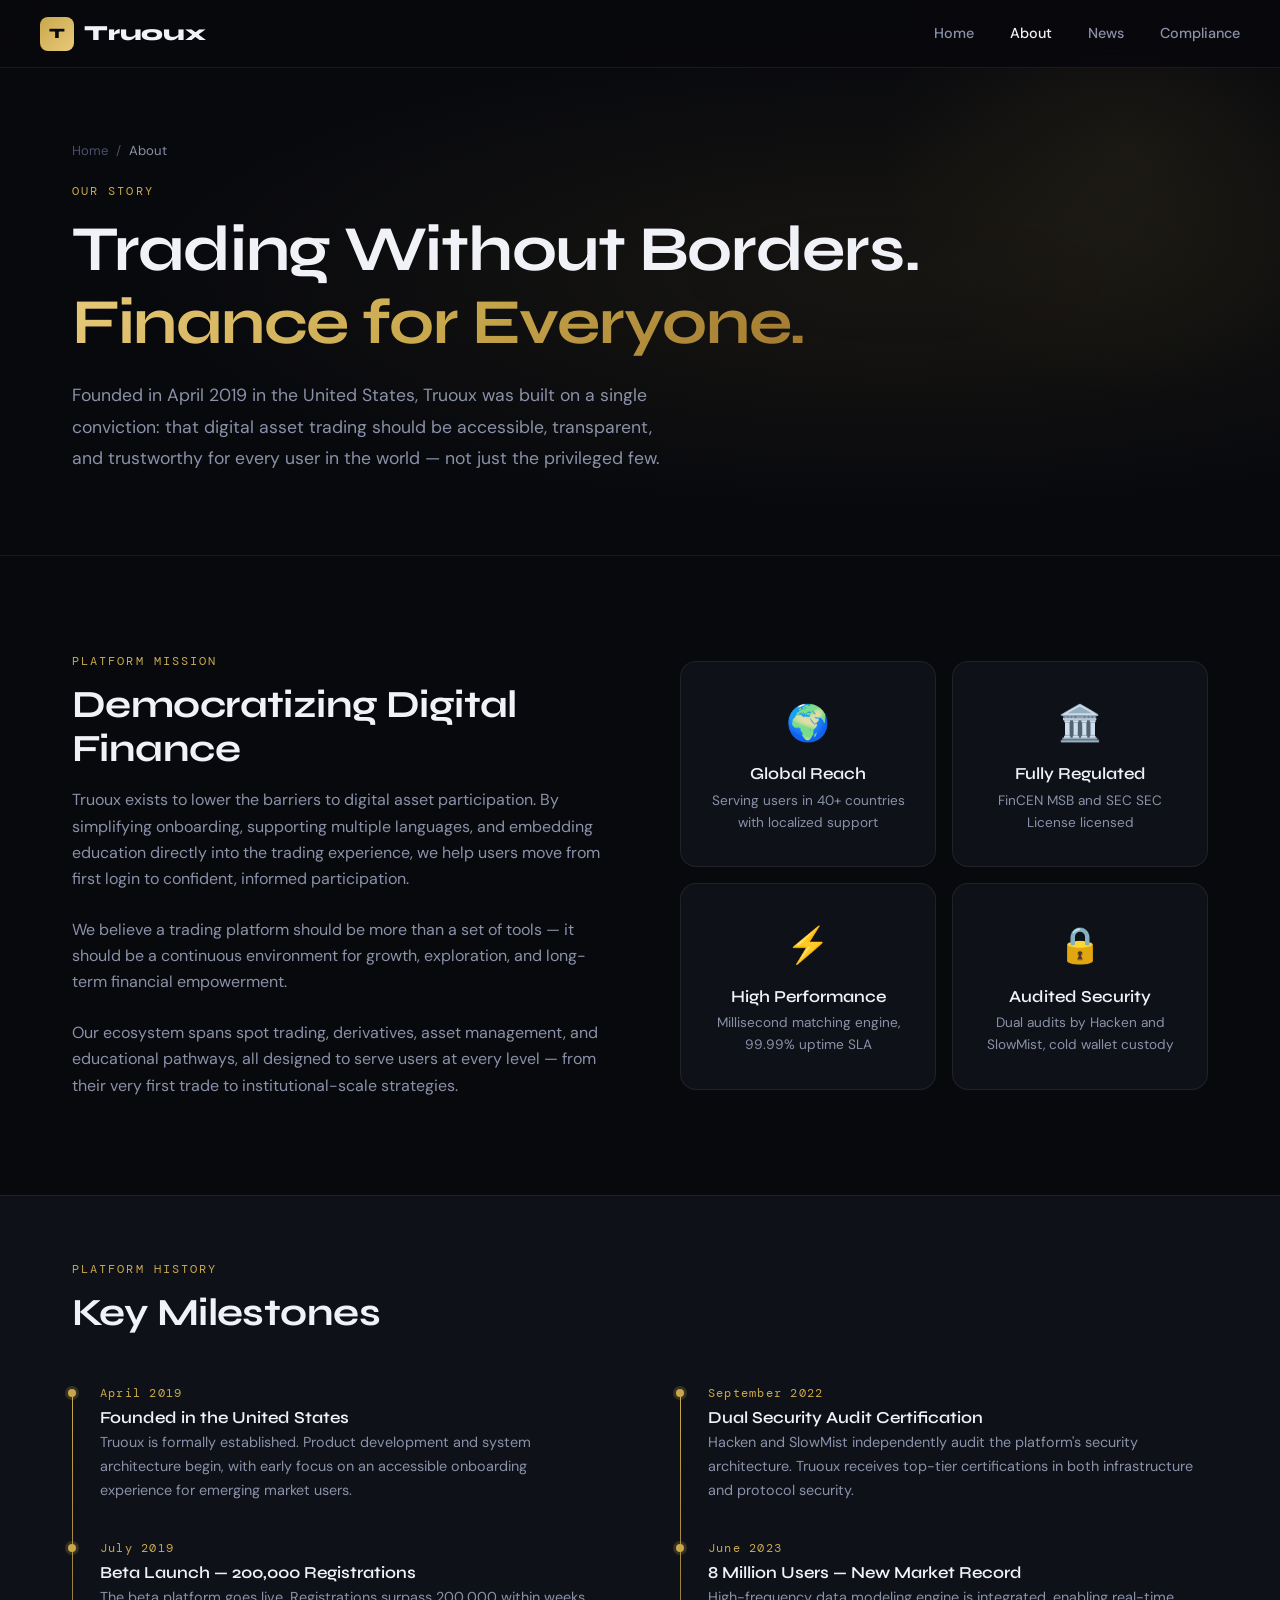
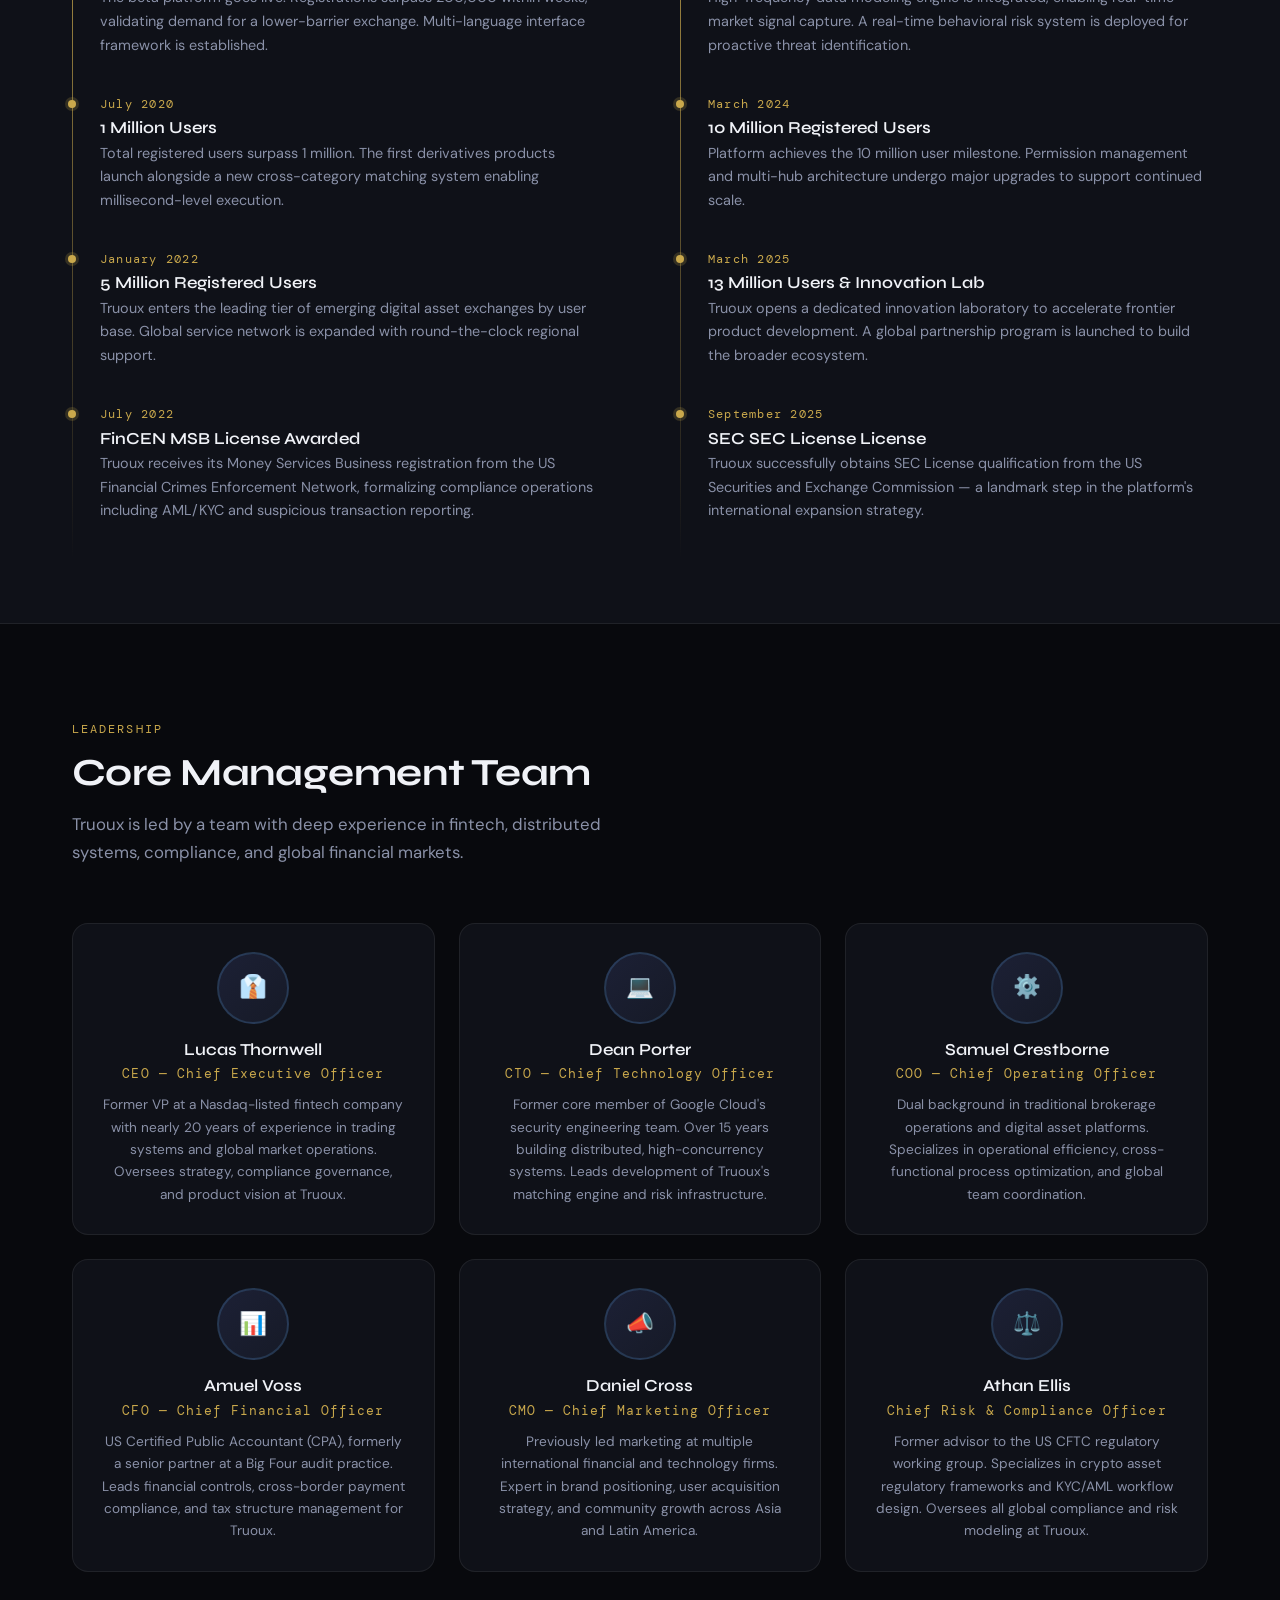
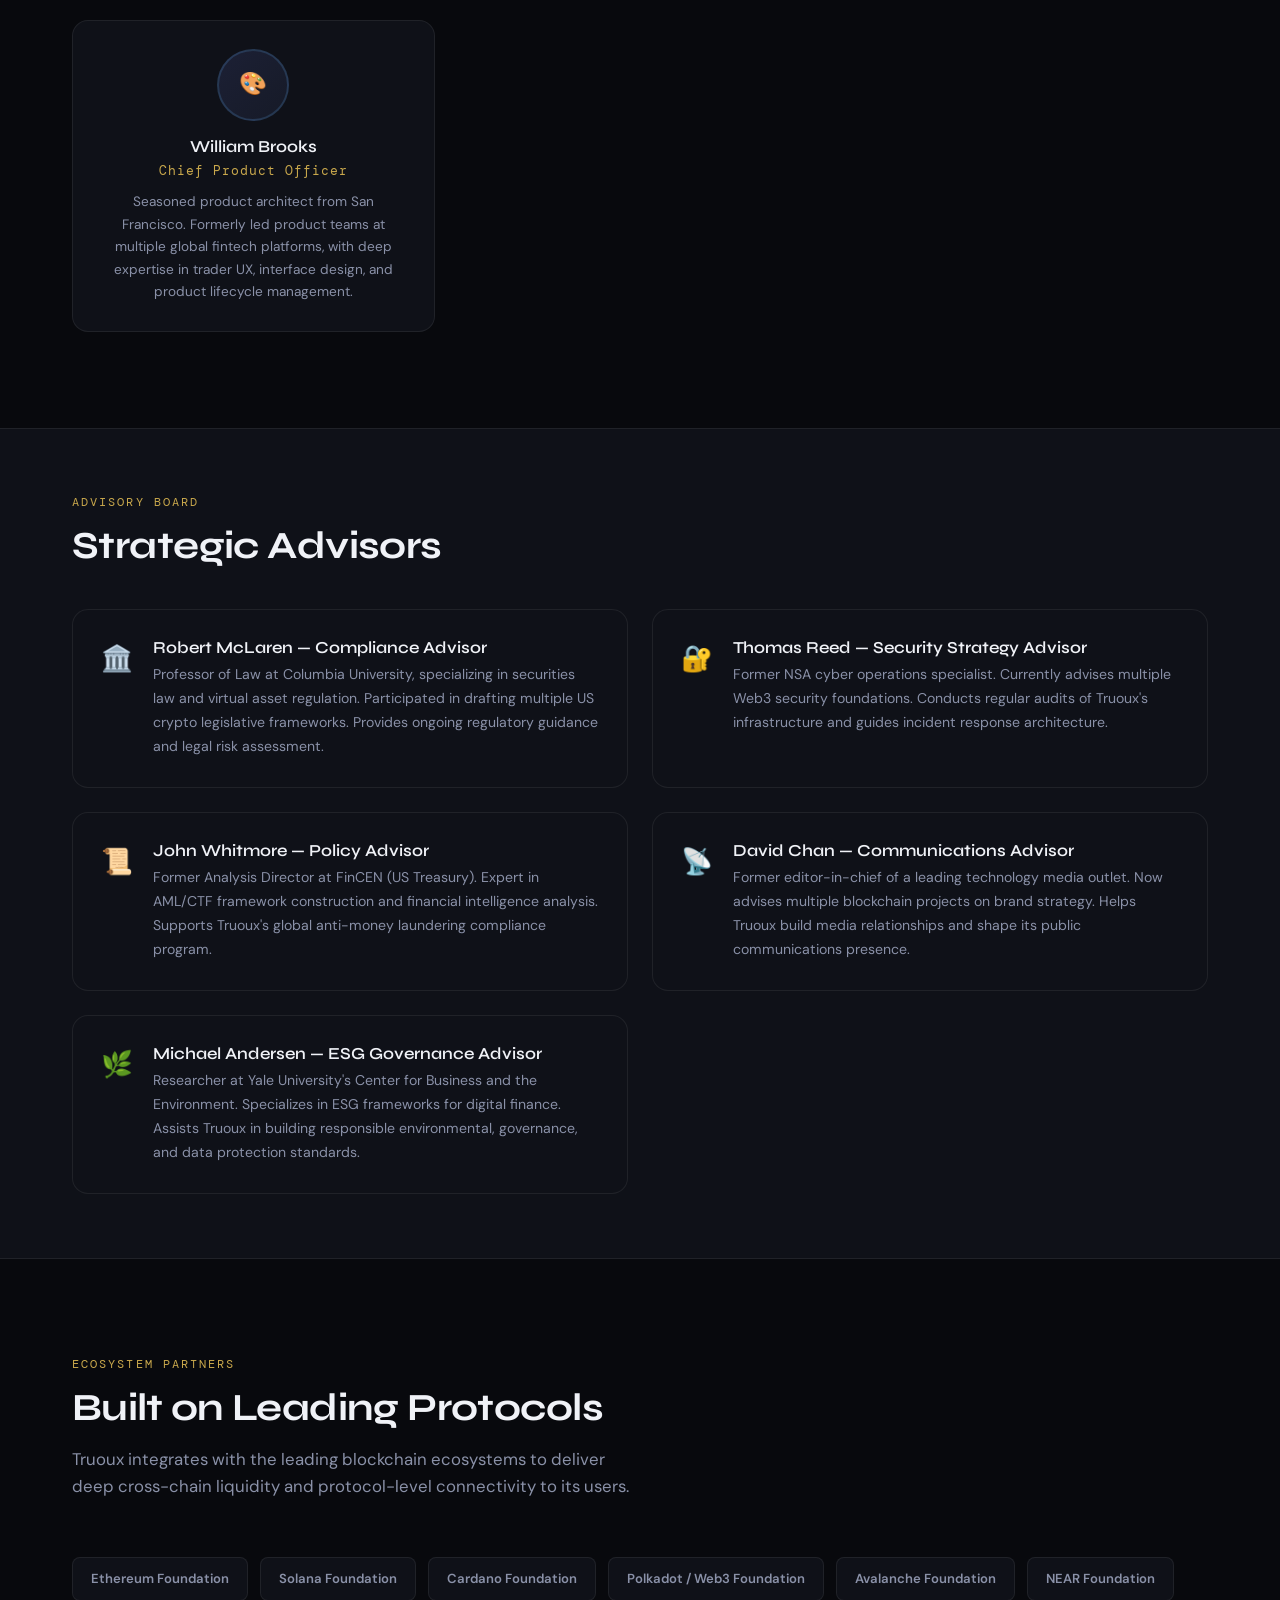
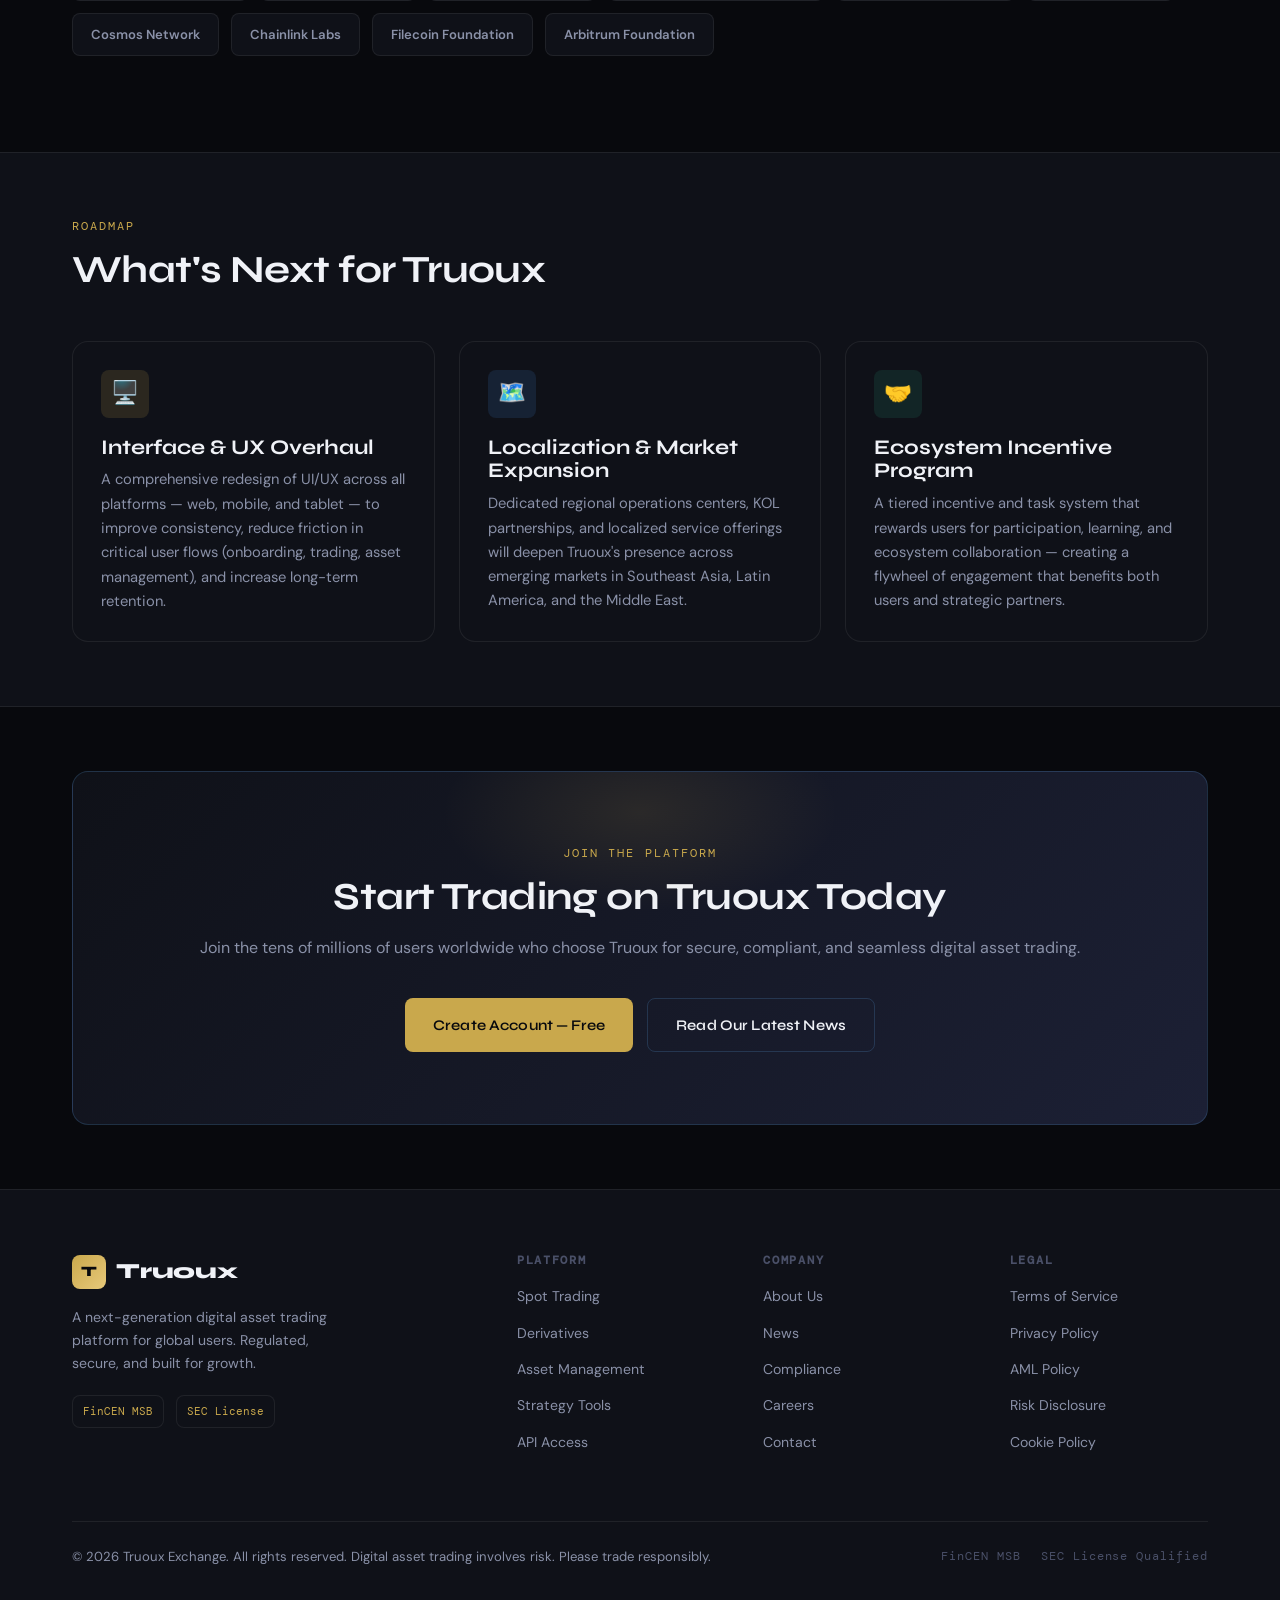
==== commit c33b2d0c: "Add files via upload" ====
--- a/about.html
+++ b/about.html
@@ -62,7 +62,7 @@
         <div class="card" style="text-align: center; padding: 32px 20px;">
           <div style="font-size: 2.2rem; margin-bottom: 12px;">🏛️</div>
           <h4>Fully Regulated</h4>
-          <p style="font-size: 0.85rem; margin-top: 6px;">FinCEN MSB and SEC Regulation D licensed</p>
+          <p style="font-size: 0.85rem; margin-top: 6px;">FinCEN MSB and SEC SEC License licensed</p>
         </div>
         <div class="card" style="text-align: center; padding: 32px 20px;">
           <div style="font-size: 2.2rem; margin-bottom: 12px;">⚡</div>
@@ -156,8 +156,8 @@
         <div class="timeline-item">
           <div class="timeline-year">September 2025</div>
           <div class="timeline-content">
-            <h4>SEC Regulation D License</h4>
-            <p>Truoux successfully obtains Regulation D qualification from the US Securities and Exchange Commission — a landmark step in the platform's international expansion strategy.</p>
+            <h4>SEC SEC License License</h4>
+            <p>Truoux successfully obtains SEC License qualification from the US Securities and Exchange Commission — a landmark step in the platform's international expansion strategy.</p>
           </div>
         </div>
       </div>
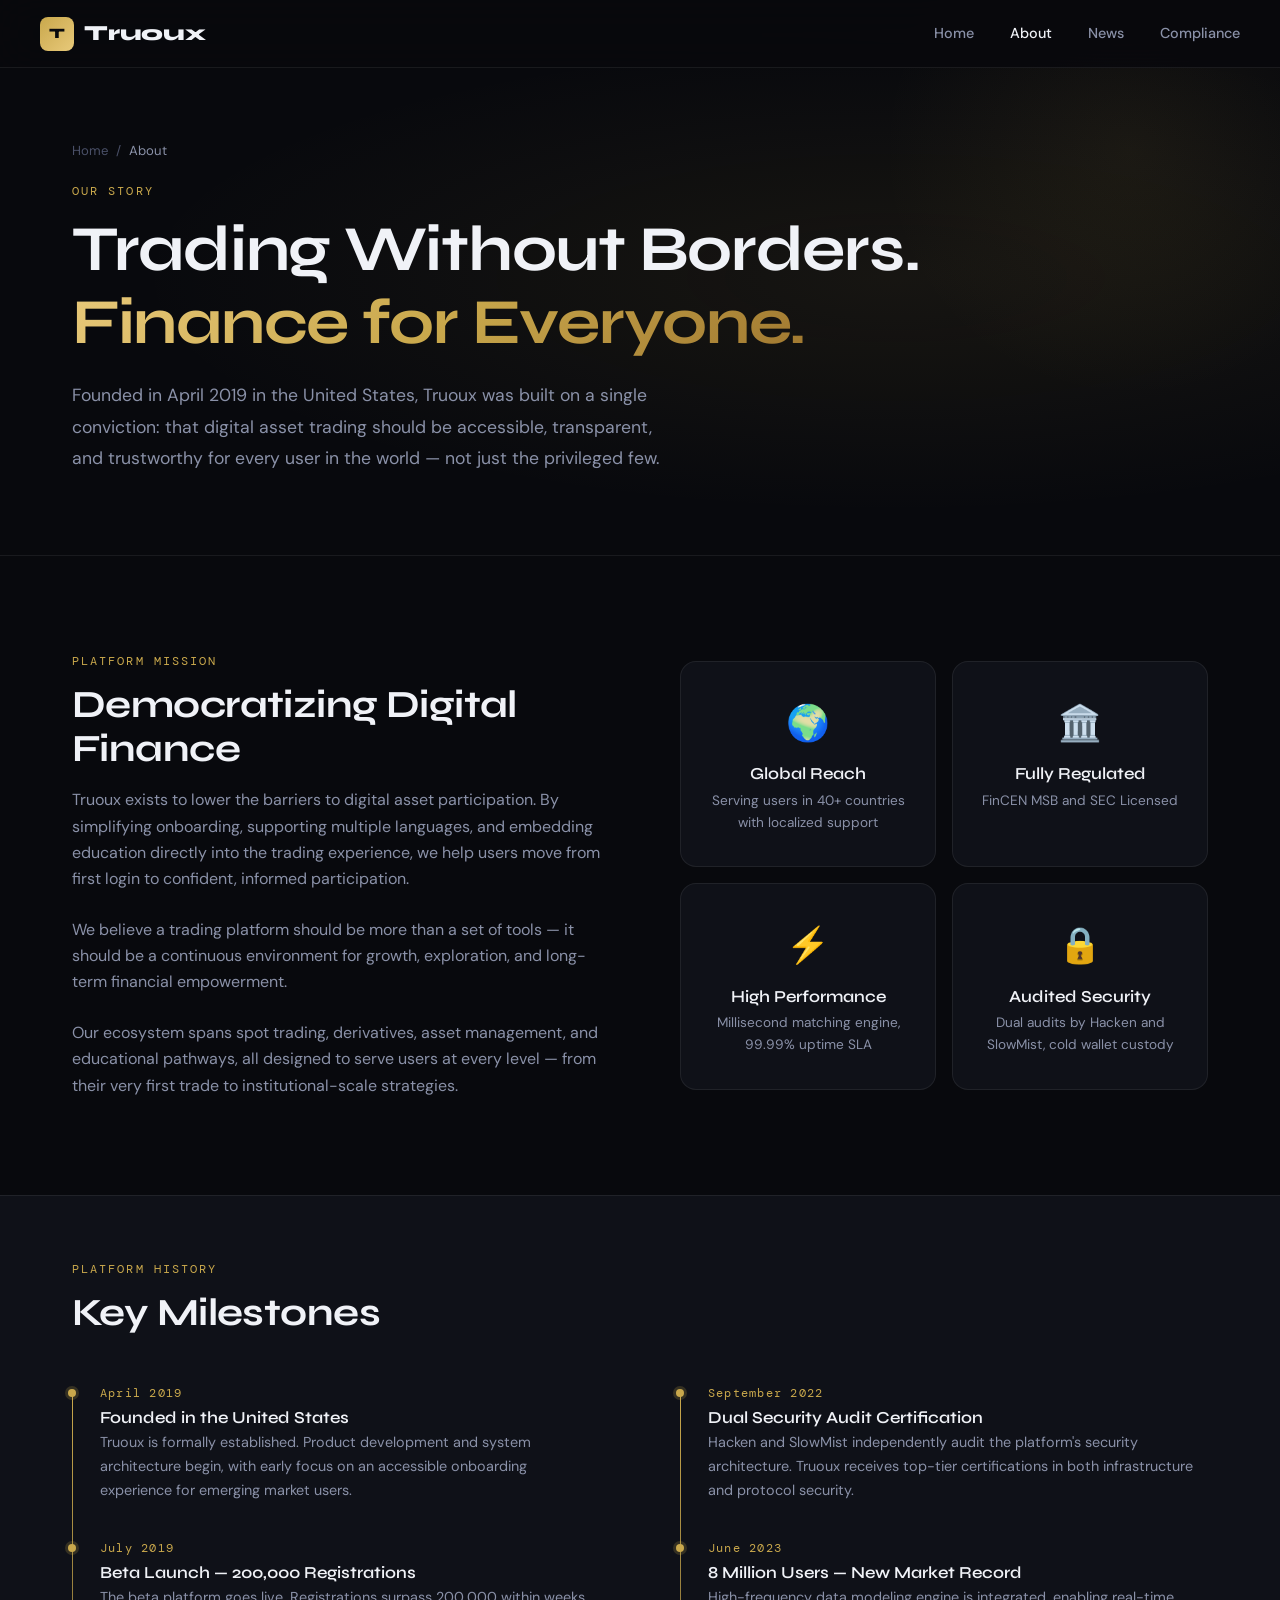
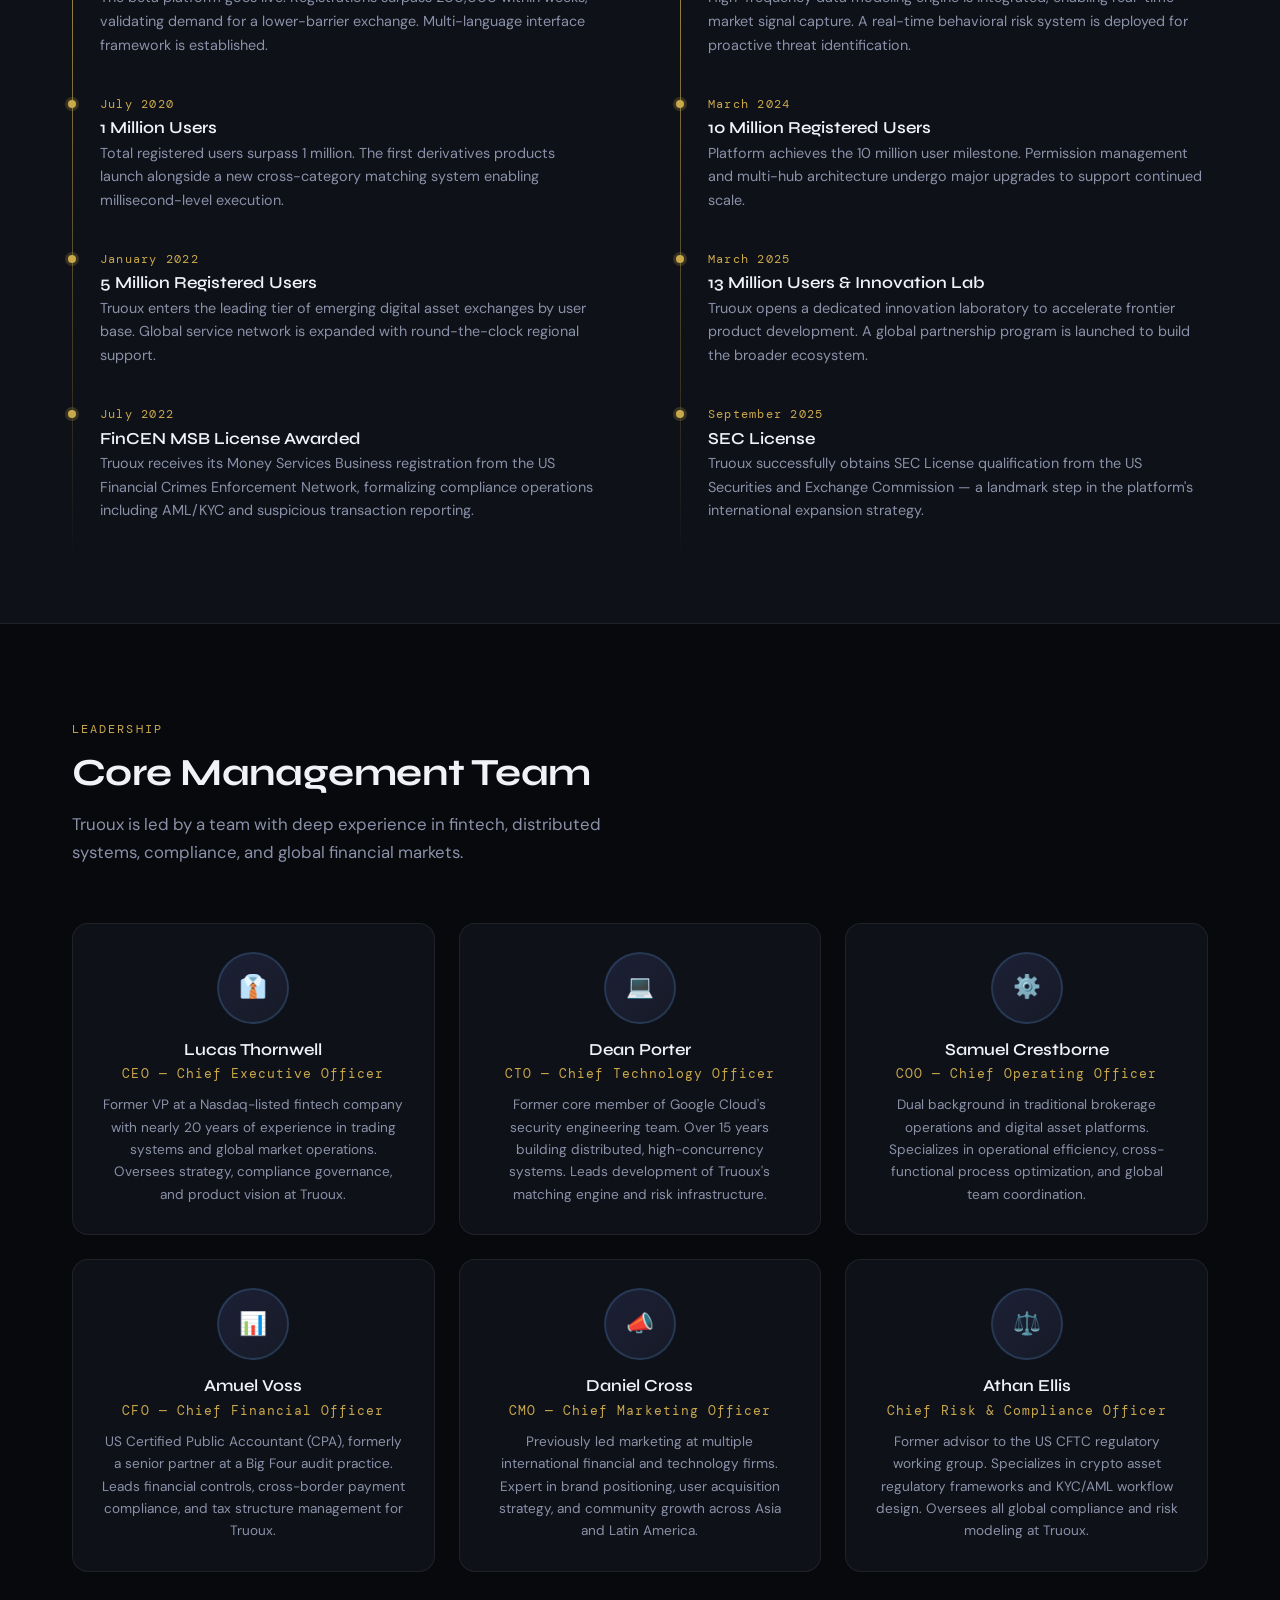
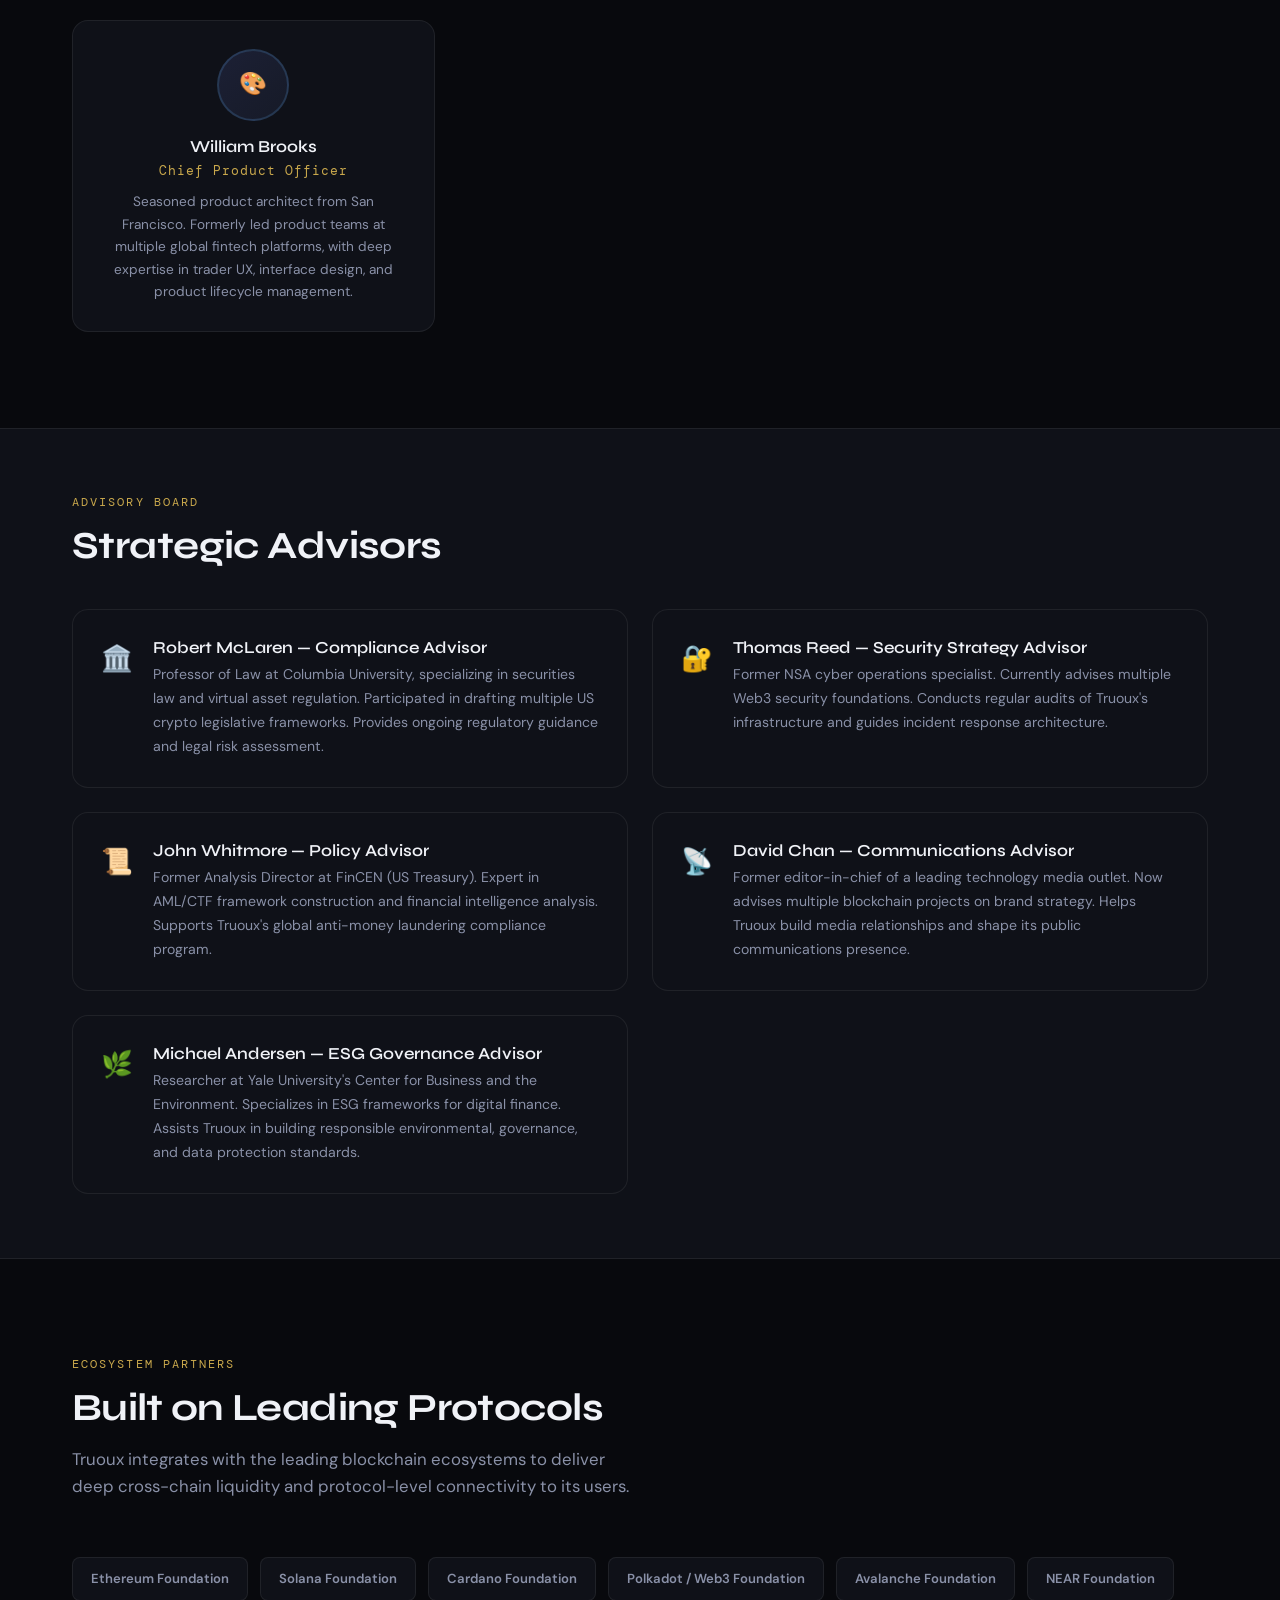
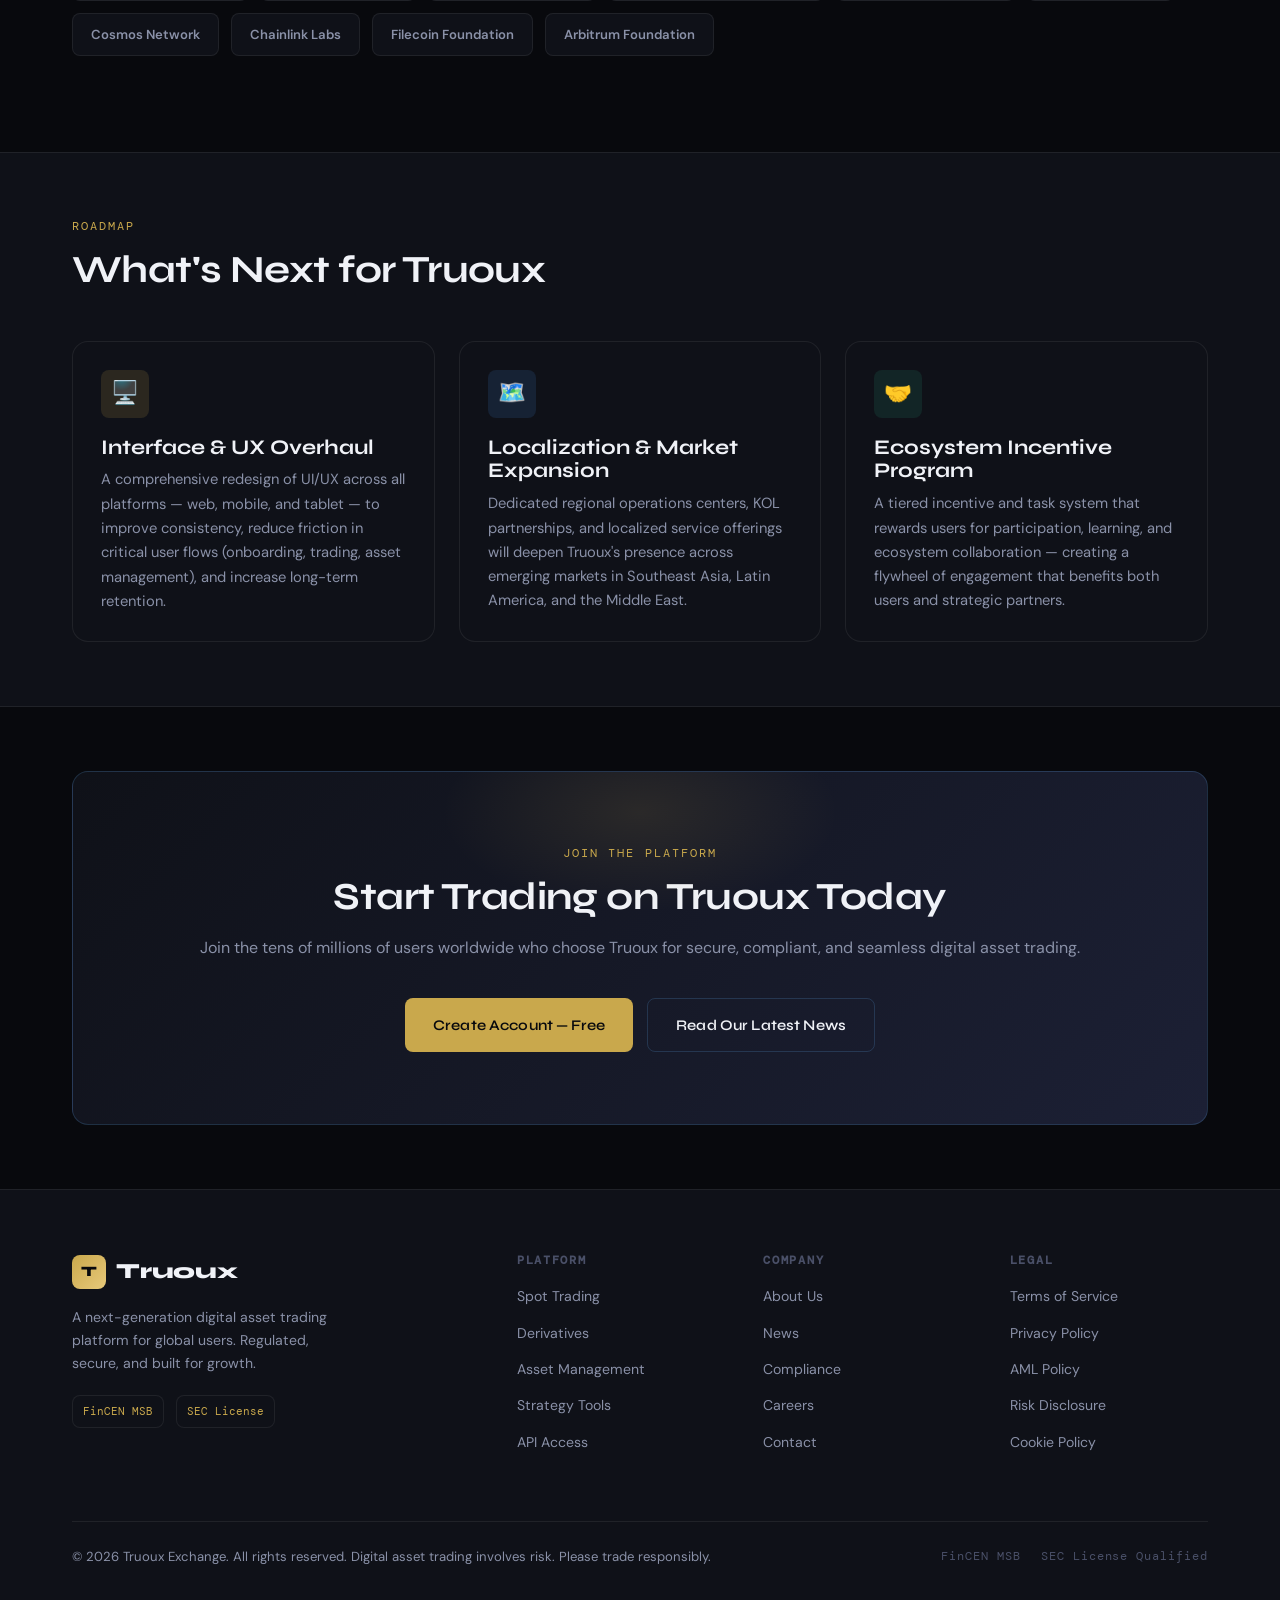
==== commit ad1feeb7: "Add files via upload" ====
--- a/about.html
+++ b/about.html
@@ -62,7 +62,7 @@
         <div class="card" style="text-align: center; padding: 32px 20px;">
           <div style="font-size: 2.2rem; margin-bottom: 12px;">🏛️</div>
           <h4>Fully Regulated</h4>
-          <p style="font-size: 0.85rem; margin-top: 6px;">FinCEN MSB and SEC SEC License licensed</p>
+          <p style="font-size: 0.85rem; margin-top: 6px;">FinCEN MSB and SEC Licensed</p>
         </div>
         <div class="card" style="text-align: center; padding: 32px 20px;">
           <div style="font-size: 2.2rem; margin-bottom: 12px;">⚡</div>
@@ -156,7 +156,7 @@
         <div class="timeline-item">
           <div class="timeline-year">September 2025</div>
           <div class="timeline-content">
-            <h4>SEC SEC License License</h4>
+            <h4>SEC License</h4>
             <p>Truoux successfully obtains SEC License qualification from the US Securities and Exchange Commission — a landmark step in the platform's international expansion strategy.</p>
           </div>
         </div>
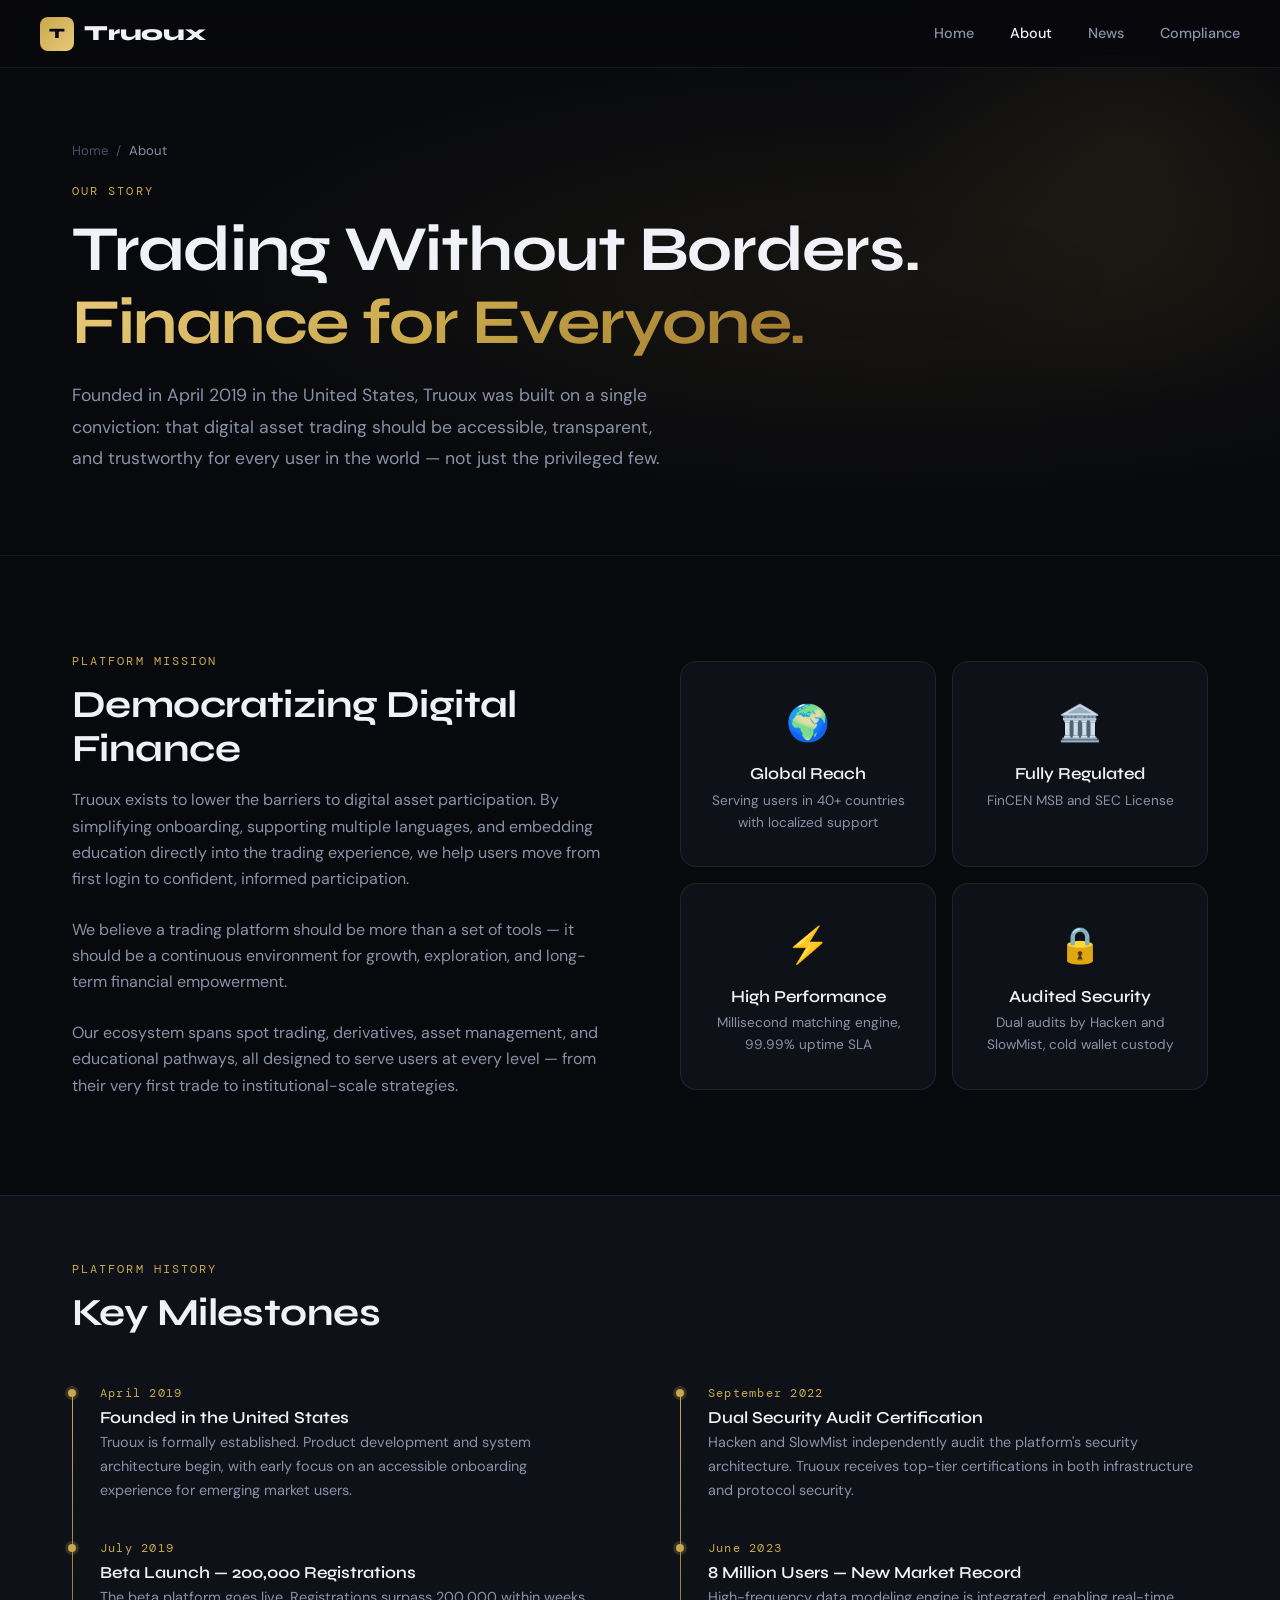
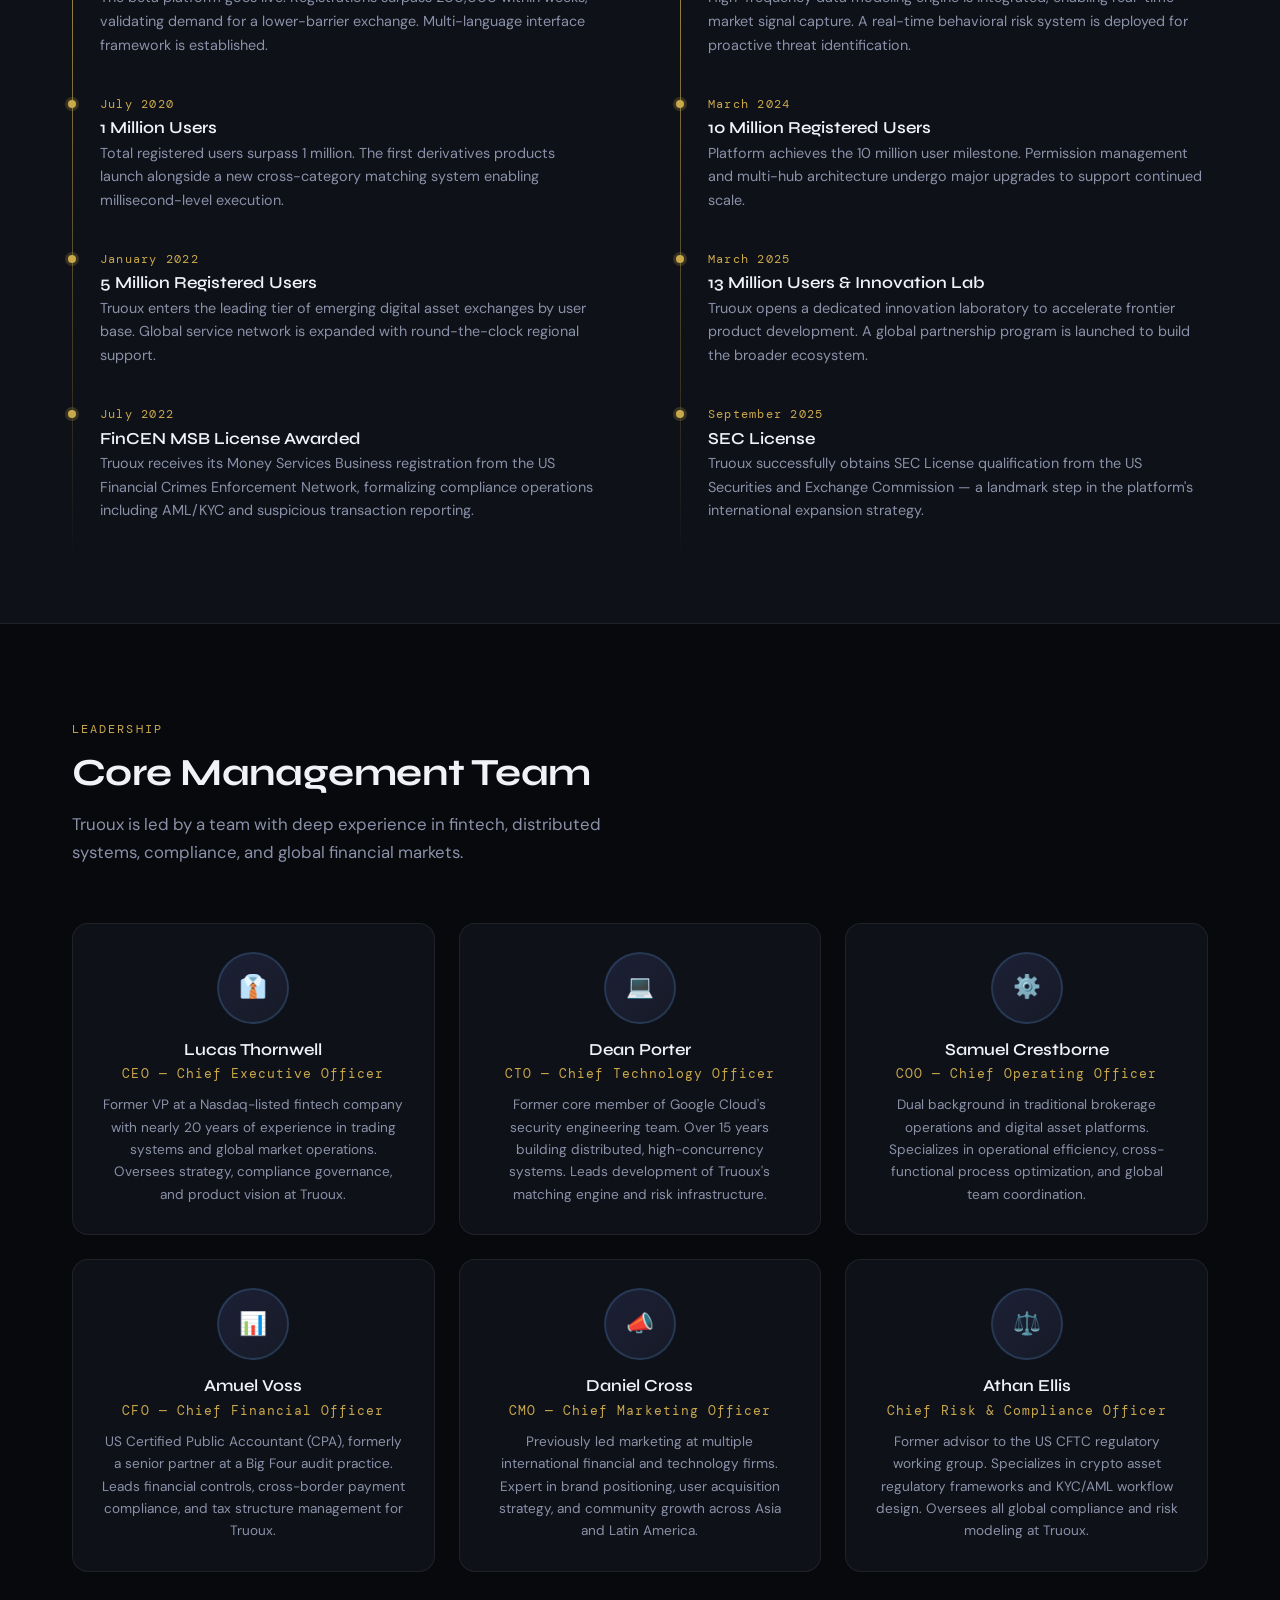
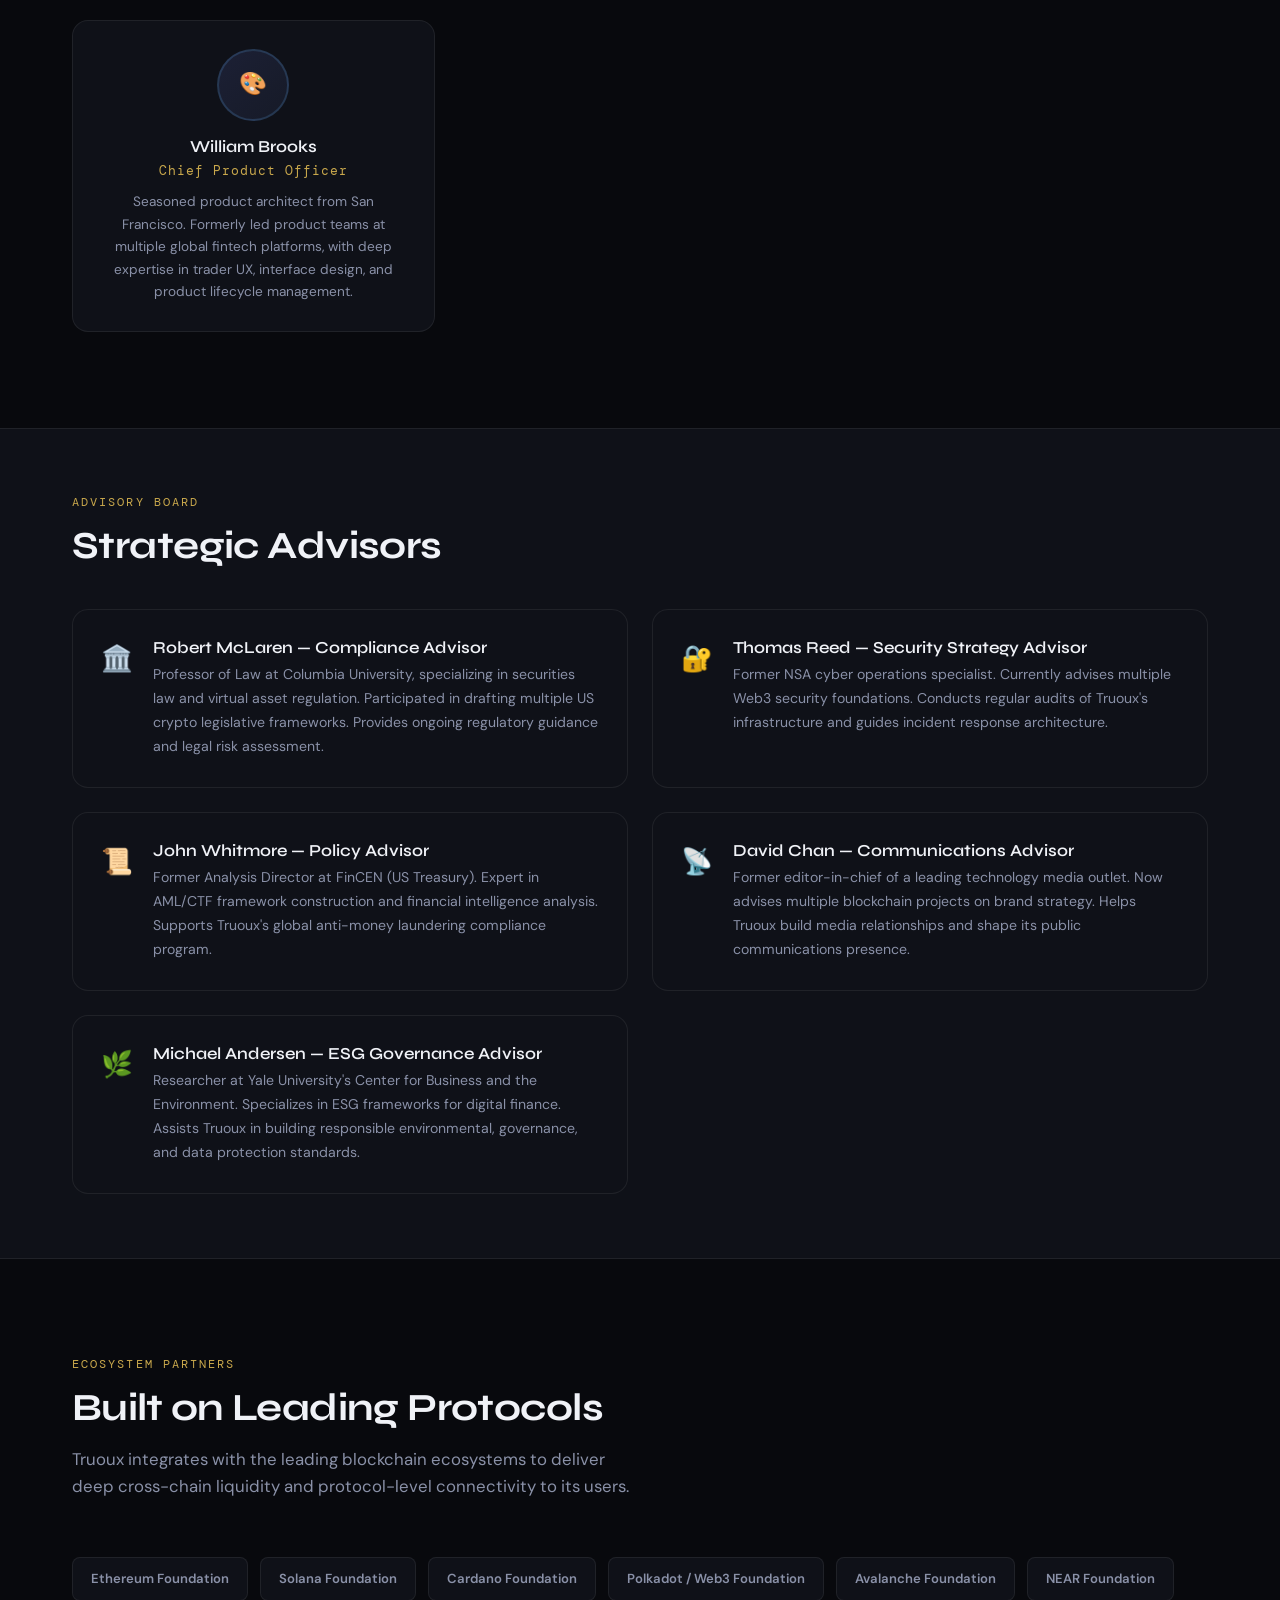
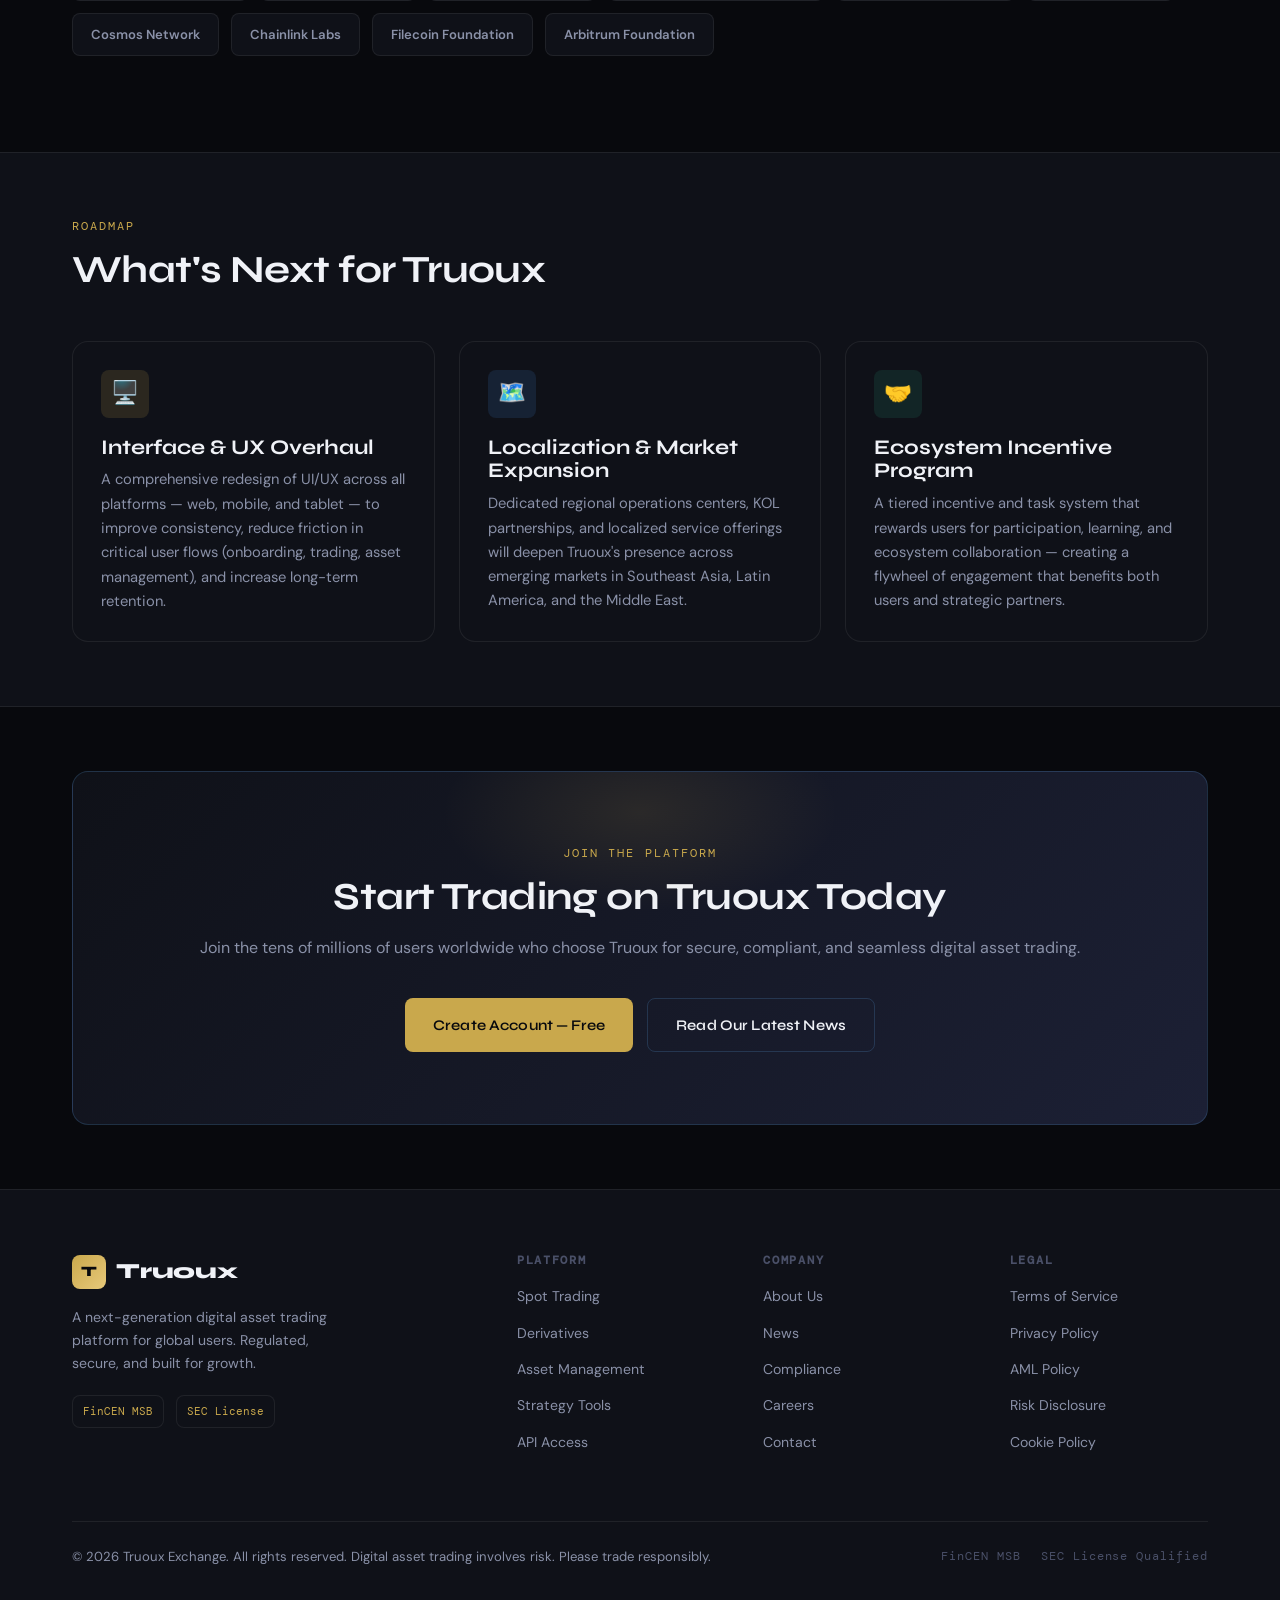
==== commit 2b4f6c82: "Add files via upload" ====
--- a/about.html
+++ b/about.html
@@ -62,7 +62,7 @@
         <div class="card" style="text-align: center; padding: 32px 20px;">
           <div style="font-size: 2.2rem; margin-bottom: 12px;">🏛️</div>
           <h4>Fully Regulated</h4>
-          <p style="font-size: 0.85rem; margin-top: 6px;">FinCEN MSB and SEC Licensed</p>
+          <p style="font-size: 0.85rem; margin-top: 6px;">FinCEN MSB and SEC License</p>
         </div>
         <div class="card" style="text-align: center; padding: 32px 20px;">
           <div style="font-size: 2.2rem; margin-bottom: 12px;">⚡</div>
